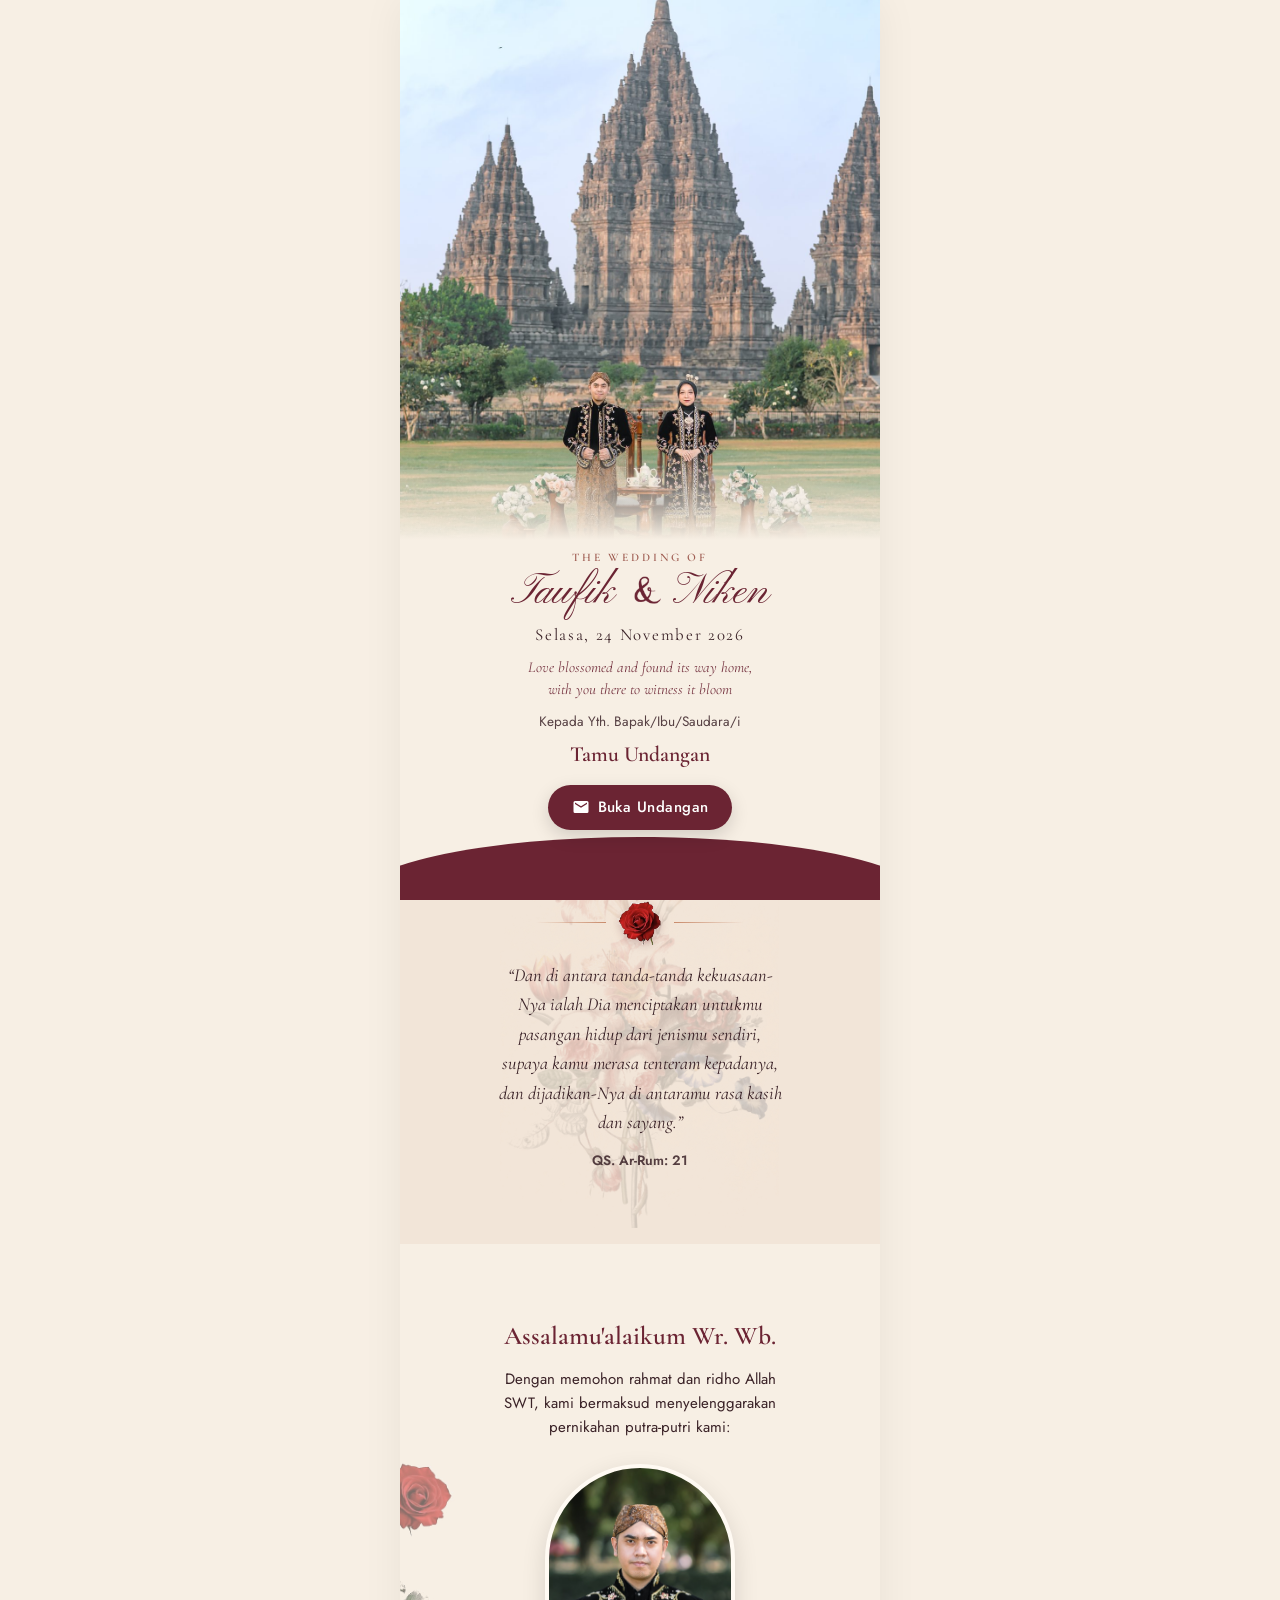
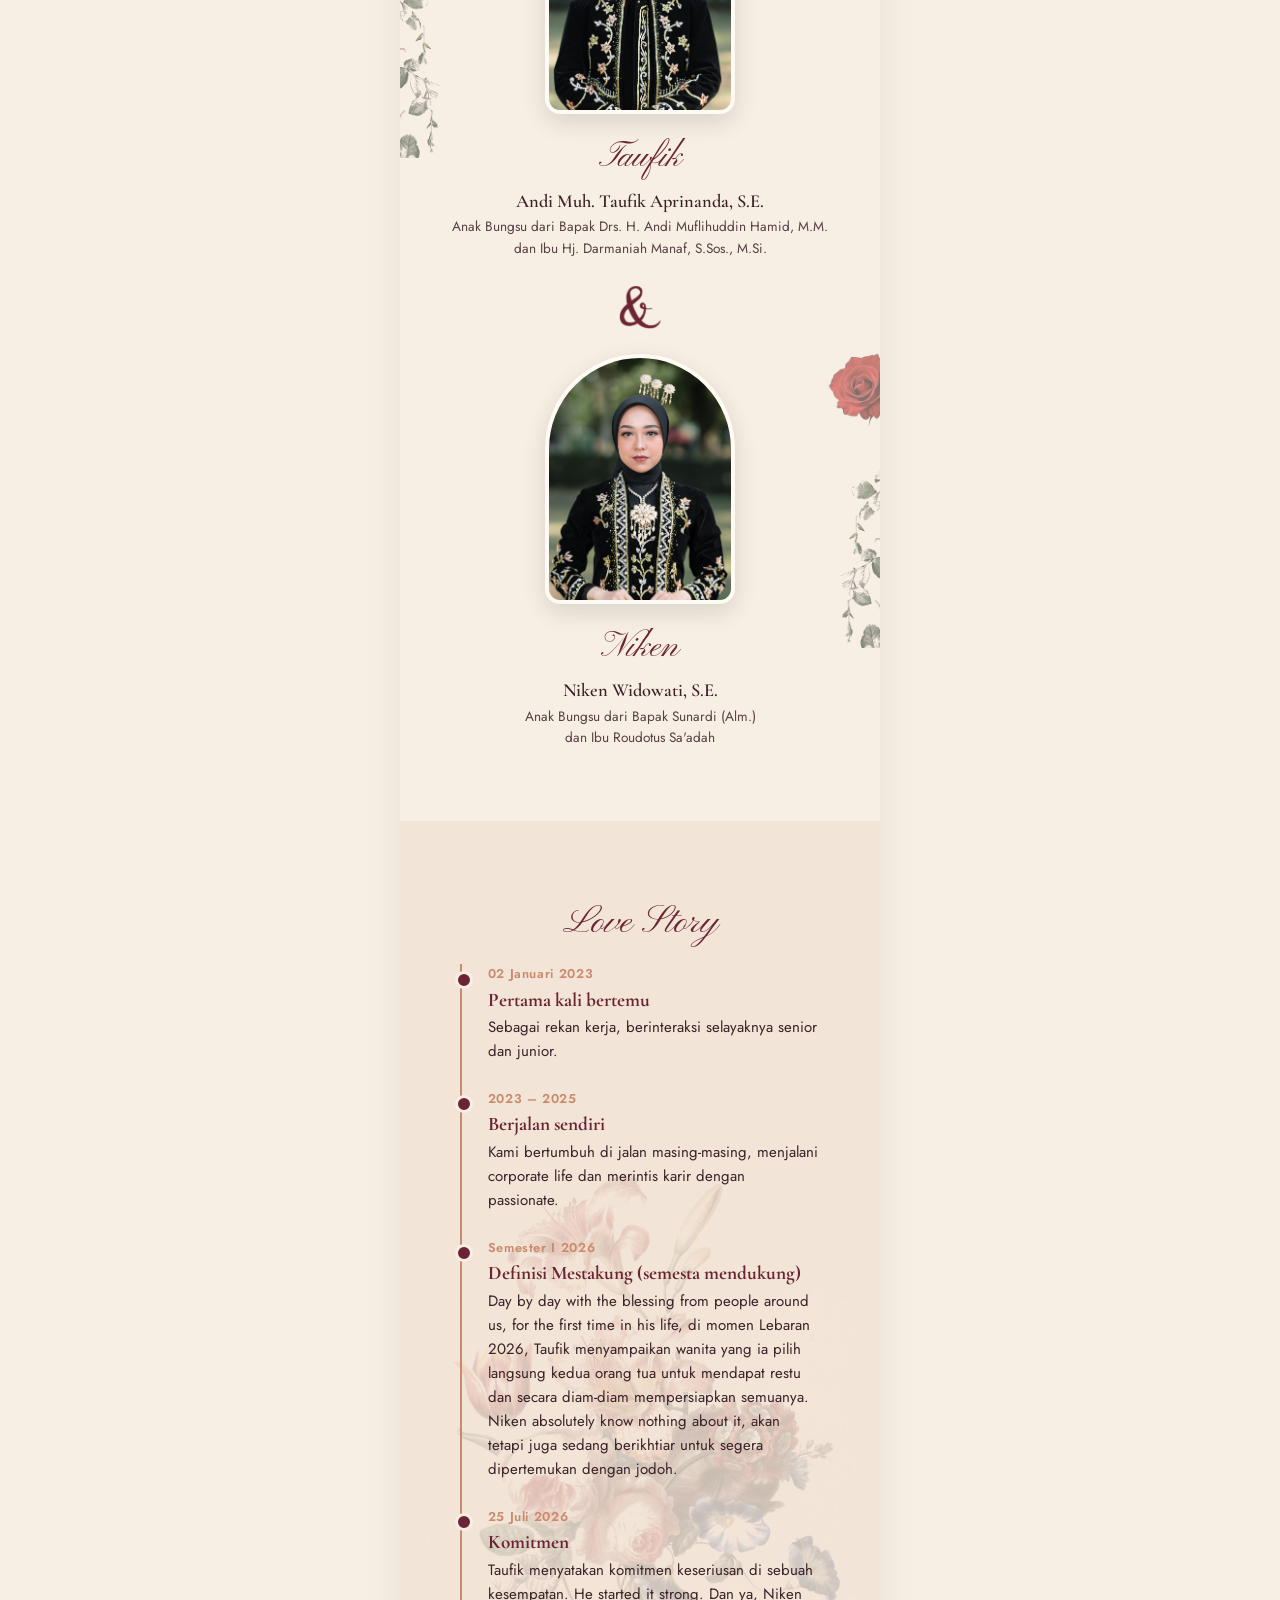
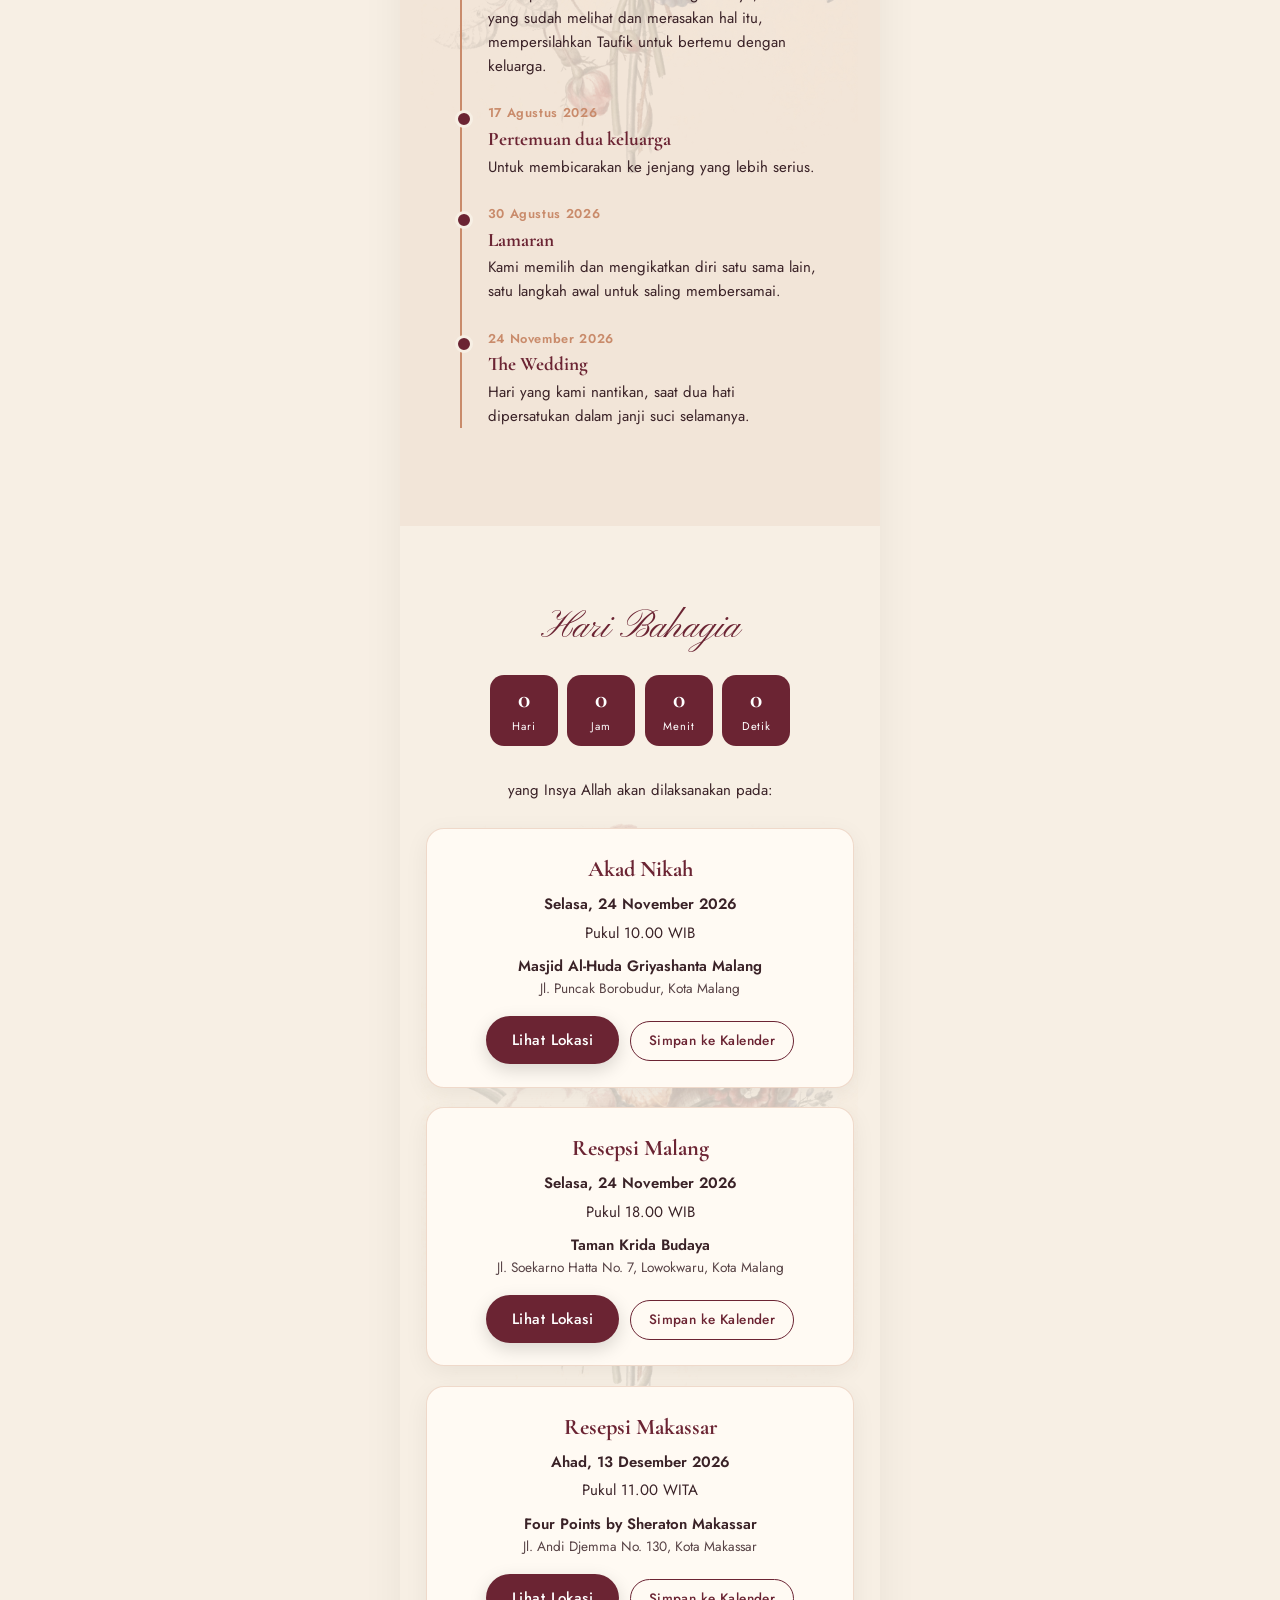
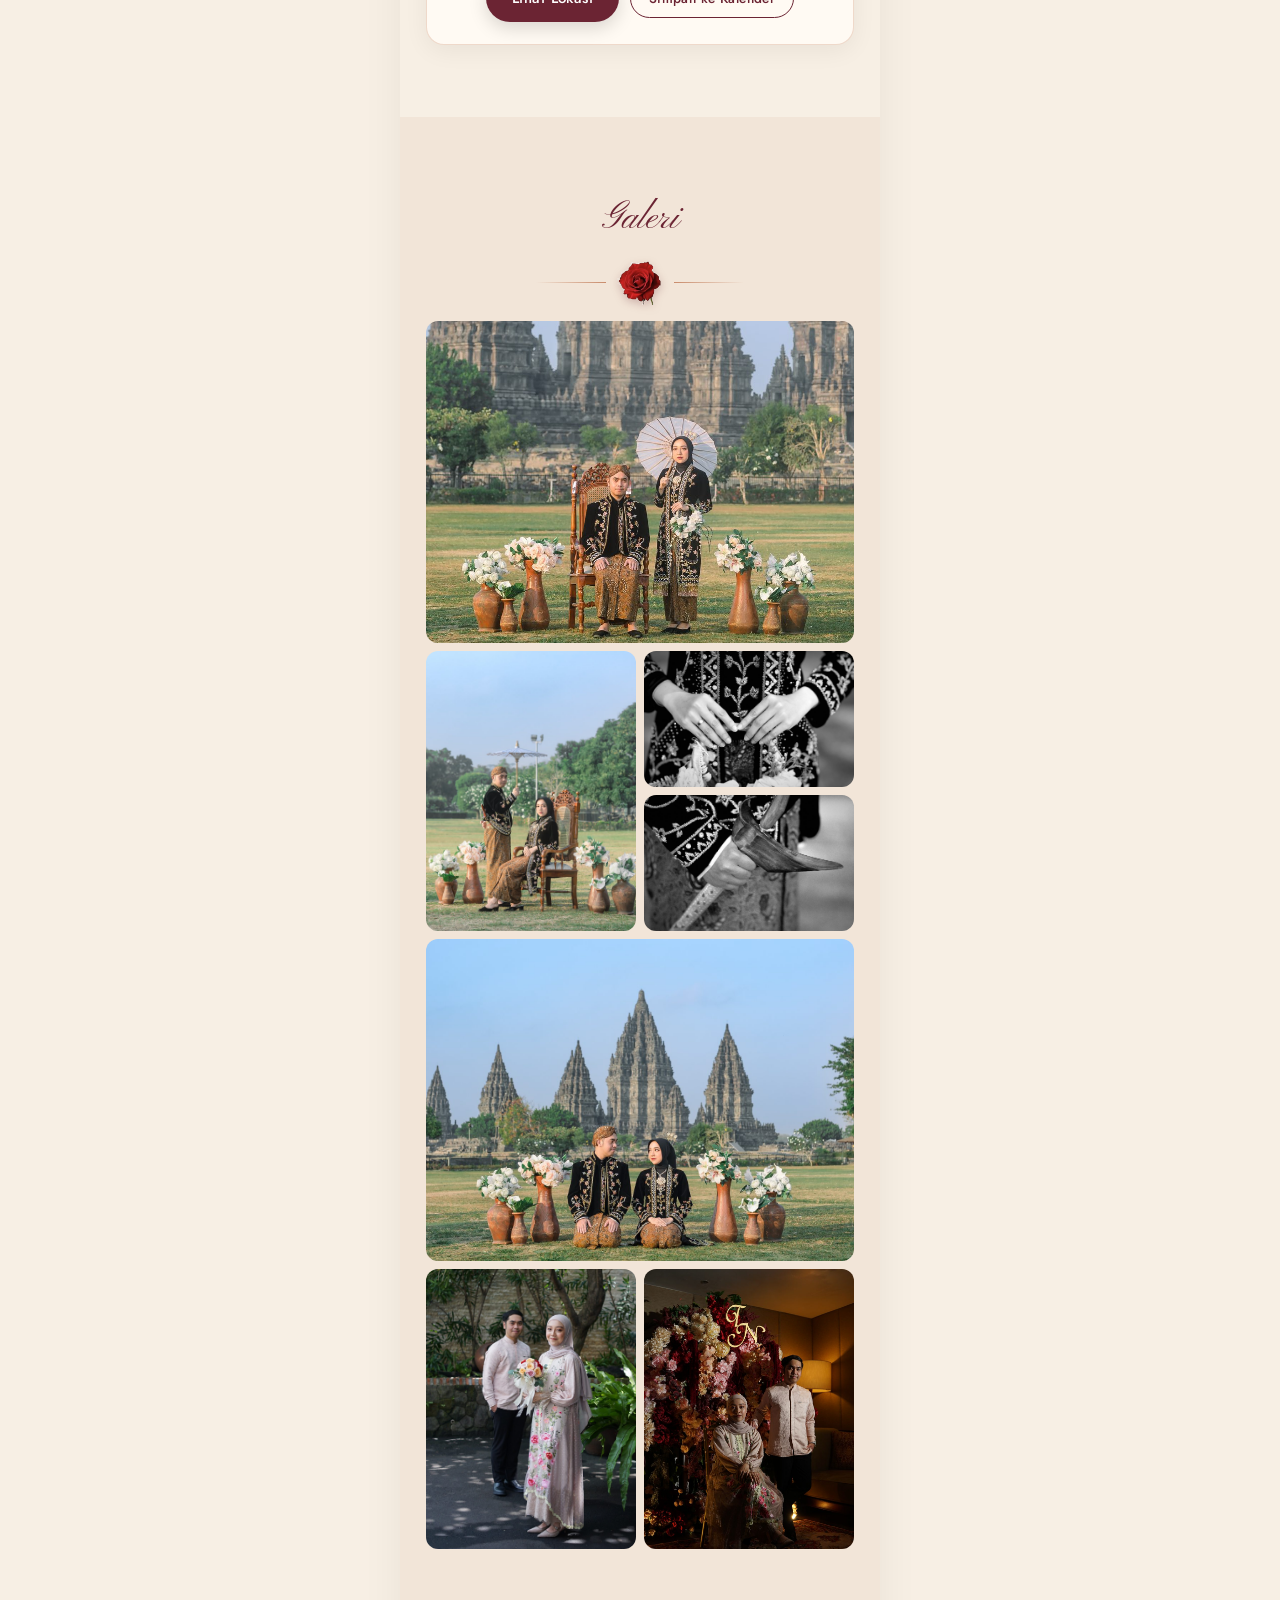
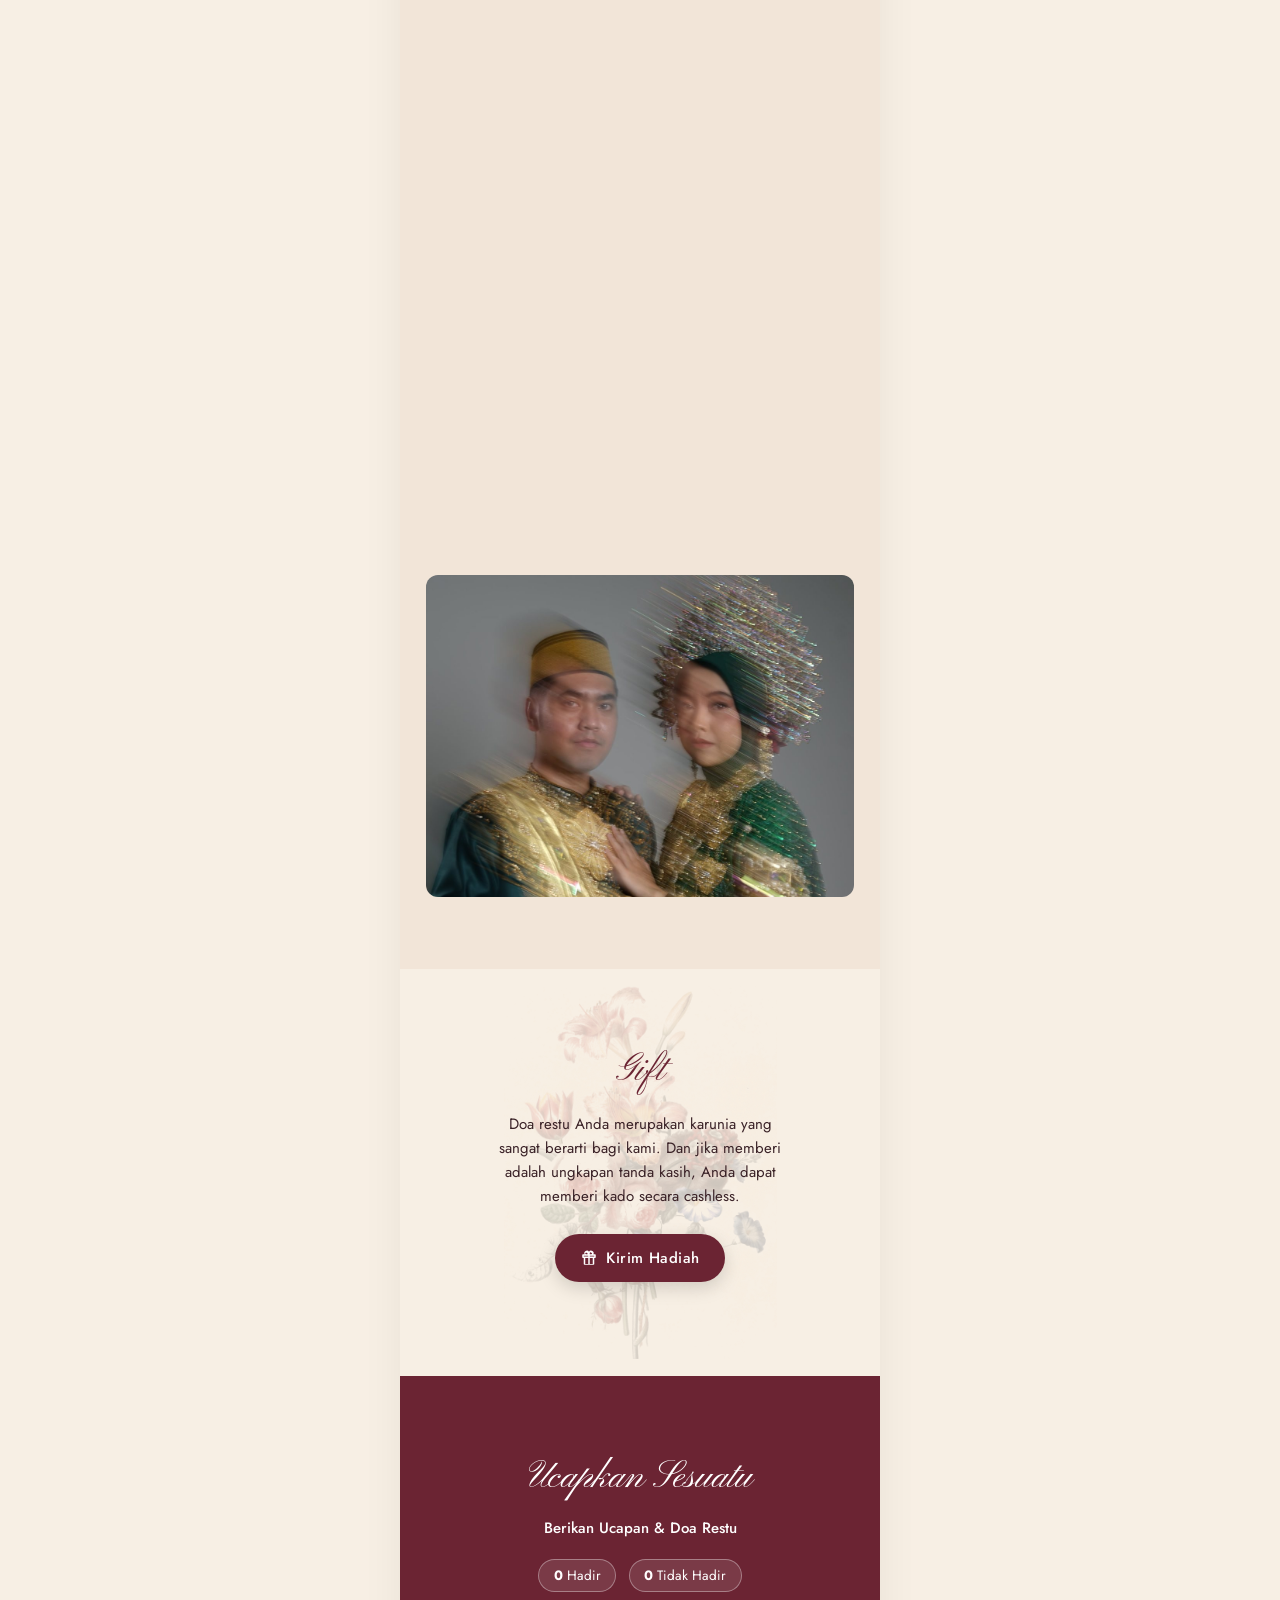
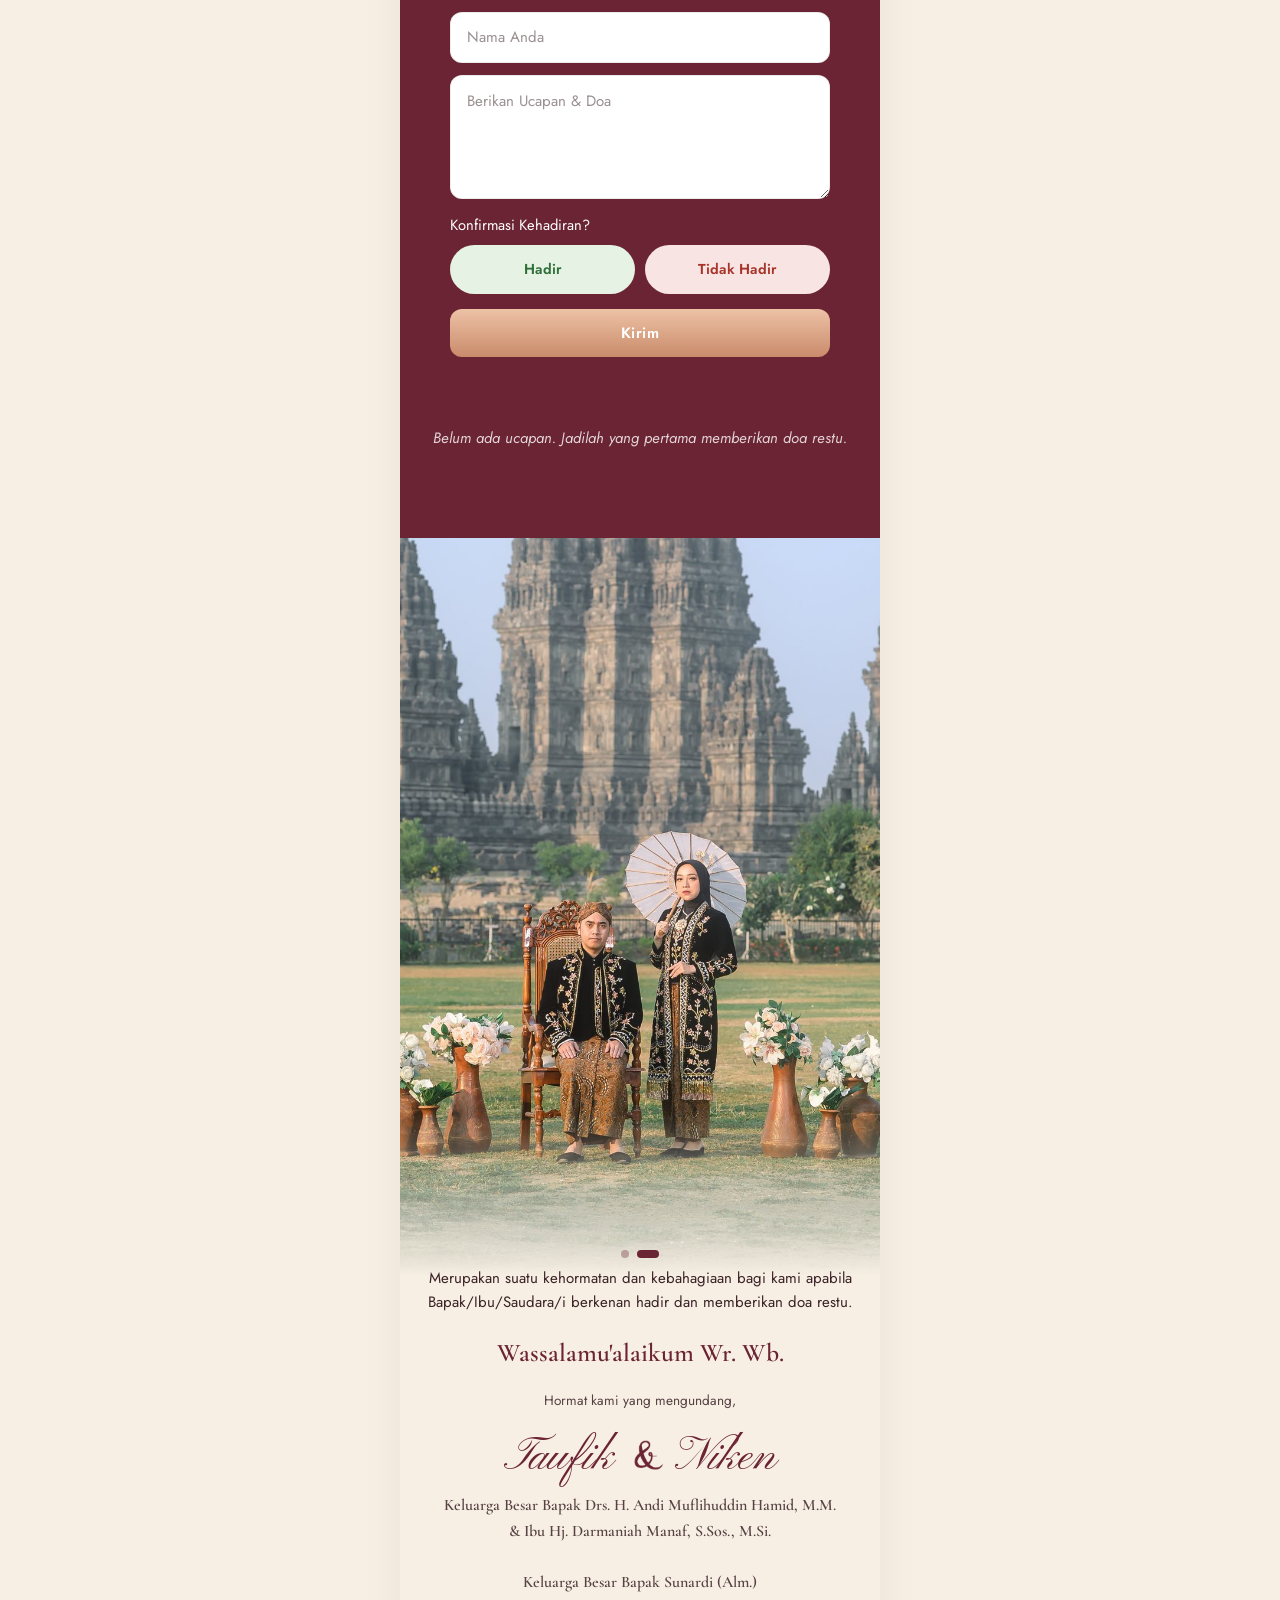
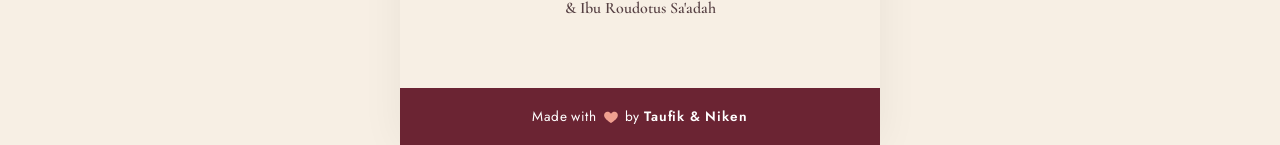
==== index.html @ 9a259e05 "Domain kustom ourinvwed.kentau.id Co-Authored-By: Claude Opus 5.5 <noreply@anthropic.com> Claude-Ses" ====
<!doctype html>
<html lang="id">
<head>
  <meta charset="utf-8">
  <meta name="viewport" content="width=device-width, initial-scale=1, viewport-fit=cover">
  <title>Undangan Pernikahan</title>
  <meta name="description" content="Undangan pernikahan digital">
  <meta name="robots" content="noindex, nofollow">
  <!-- Pratinjau saat link dibagikan di WhatsApp: ganti dengan foto & judul Anda -->
  <meta property="og:title" content="The Wedding of Taufik & Niken">
  <meta property="og:description" content="Kami mengundang Anda untuk hadir di hari bahagia kami.">
  <meta property="og:image" content="https://ourinvwed.kentau.id/assets/img/og-image.jpg">
  <meta property="og:url" content="https://ourinvwed.kentau.id/">
  <meta property="og:type" content="website">
  <link rel="preconnect" href="https://fonts.googleapis.com">
  <link rel="preconnect" href="https://fonts.gstatic.com" crossorigin>
  <link id="gfonts" rel="stylesheet" href="">
  <link rel="stylesheet" href="css/style.css">
</head>
<body class="locked">

  <!-- ================= COVER / PEMBUKA ================= -->
  <section id="cover" class="cover">
    <div class="cover-bg" data-img="cover"></div>
    <div class="flower corner tl" data-flower="corner"></div>
    <div class="flower corner br" data-flower="corner"></div>
    <div class="cover-band" aria-hidden="true"></div>
    <div class="cover-inner">
      <p class="eyebrow">The Wedding of</p>
      <h1 class="script" data-text="couple.shortTitle"></h1>
      <p class="cover-date" id="coverDate"></p>
      <p class="cover-quote" data-text="texts.coverQuote"></p>
      <div class="guest-box">
        <p class="small" data-text="texts.guestPrefix"></p>
        <p class="guest-name" id="guestName"></p>
      </div>
      <button id="openBtn" class="btn">
        <svg viewBox="0 0 24 24" width="18" height="18" aria-hidden="true"><path fill="currentColor" d="M20 4H4a2 2 0 0 0-2 2v12a2 2 0 0 0 2 2h16a2 2 0 0 0 2-2V6a2 2 0 0 0-2-2Zm0 4-8 5-8-5V6l8 5 8-5Z"/></svg>
        Buka Undangan
      </button>
    </div>
  </section>

  <main id="main">

    <!-- ================= HERO ================= -->
    <section class="hero" id="home">
      <div class="hero-photo reveal a-settle" data-img="hero"></div>
      <div class="hero-dots" id="heroDots" role="tablist" aria-label="Foto Save the Date"></div>
      <div class="hero-text reveal">
        <p class="eyebrow">Save the Date</p>
        <h2 class="script" data-text="couple.shortTitle"></h2>
        <p id="heroDate"></p>
      </div>
    </section>

    <!-- ================= AYAT ================= -->
    <section class="section alt verse reveal">
      <div class="flower divider" data-flower="divider"></div>
      <p class="quote" data-text="texts.verse"></p>
      <p class="small strong" data-text="texts.verseSource"></p>
    </section>

    <!-- ================= SALAM & MEMPELAI ================= -->
    <section class="section" id="couple">
      <h3 class="heading reveal" data-text="texts.greeting"></h3>
      <p class="lead reveal" data-text="texts.intro"></p>
      <div class="couple-wrap" id="coupleWrap"></div>
    </section>

    <!-- ================= KISAH ================= -->
    <section class="section alt" id="story">
      <h3 class="heading script-h reveal">Love Story</h3>
      <div class="timeline" id="storyList"></div>
    </section>

    <!-- ================= ACARA & COUNTDOWN ================= -->
    <section class="section" id="event">
      <h3 class="heading script-h reveal">Hari Bahagia</h3>
      <div class="countdown reveal" id="countdown">
        <div><b id="cdD">0</b><span>Hari</span></div>
        <div><b id="cdH">0</b><span>Jam</span></div>
        <div><b id="cdM">0</b><span>Menit</span></div>
        <div><b id="cdS">0</b><span>Detik</span></div>
      </div>
      <p class="lead reveal" data-text="texts.eventsIntro"></p>
      <div class="events" id="eventList"></div>
    </section>

    <!-- ================= GALERI ================= -->
    <section class="section alt" id="gallery">
      <h3 class="heading script-h reveal">Galeri</h3>
      <div class="flower divider" data-flower="divider"></div>
      <div class="gallery" id="galleryGrid"></div>
    </section>

    <!-- ================= AMPLOP DIGITAL ================= -->
    <section class="section" id="gift">
      <h3 class="heading script-h reveal">Gift</h3>
      <p class="lead reveal" data-text="giftText"></p>
      <button class="btn reveal" id="giftToggle" type="button" aria-expanded="false" aria-controls="giftList">
        <svg viewBox="0 0 24 24" width="18" height="18" aria-hidden="true"><path fill="currentColor" d="M20 7h-2.2A3 3 0 0 0 12 3.8 3 3 0 0 0 6.2 7H4a1 1 0 0 0-1 1v3a1 1 0 0 0 1 1h1v8a1 1 0 0 0 1 1h12a1 1 0 0 0 1-1v-8h1a1 1 0 0 0 1-1V8a1 1 0 0 0-1-1Zm-5-2a1 1 0 1 1 0 2h-2V6a1 1 0 0 1 2-1ZM9 5a1 1 0 0 1 1 1v1H8a1 1 0 0 1 0-2Zm2 15H7v-8h4Zm0-10H5V9h6Zm6 10h-4v-8h4Zm2-10h-6V9h6Z"/></svg>
        Kirim Hadiah
      </button>
      <div class="gifts" id="giftList" hidden></div>
      <div class="card reveal" id="giftAddress" hidden></div>
    </section>

    <!-- ================= RSVP & UCAPAN ================= -->
    <section class="section" id="rsvp">
      <h3 class="heading script-h reveal">Ucapkan Sesuatu</h3>
      <p class="rsvp-sub reveal">Berikan Ucapan &amp; Doa Restu</p>
      <div class="stats" id="rsvpStats"><span><b id="cntHadir">0</b> Hadir</span><span><b id="cntTidak">0</b> Tidak Hadir</span></div>
      <form class="form reveal" id="rsvpForm" novalidate>
        <label class="sr" for="fNama">Nama</label>
        <input name="nama" id="fNama" placeholder="Nama Anda" required maxlength="60" autocomplete="name">
        <label class="sr" for="fUcapan">Ucapan &amp; doa</label>
        <textarea name="ucapan" id="fUcapan" placeholder="Berikan Ucapan &amp; Doa" required maxlength="500" rows="4"></textarea>
        <fieldset class="attend">
          <legend>Konfirmasi Kehadiran?</legend>
          <label class="pill yes"><input type="radio" name="hadir" id="fHadir" value="Hadir" required><span>Hadir</span></label>
          <label class="pill no"><input type="radio" name="hadir" id="fTidak" value="Tidak Hadir"><span>Tidak Hadir</span></label>
        </fieldset>
        <button class="btn send" type="submit">Kirim</button>
        <p class="form-msg" id="formMsg" role="status" aria-live="polite"></p>
      </form>
      <ul class="wishes" id="wishList" aria-live="polite"></ul>
      <button class="btn ghost more" id="wishMore" type="button" hidden>Tampilkan lebih banyak</button>
    </section>

    <!-- ================= PENUTUP ================= -->
    <section class="closing">
      <div class="closing-photo reveal a-settle" data-img="closing"></div>
      <div class="hero-dots closing-dots" id="closingDots" role="tablist" aria-label="Foto penutup"></div>
      <div class="closing-text reveal">
        <p data-text="texts.closing"></p>
        <h3 class="heading" data-text="texts.farewell"></h3>
        <p class="small signoff" data-text="texts.signoff"></p>
        <h2 class="script" data-text="couple.shortTitle"></h2>
        <p class="small families" data-text="texts.families"></p>
      </div>
    </section>
    <footer class="footer">
      <span>Made with</span>
      <svg class="heart" viewBox="0 0 24 24" width="16" height="16" role="img" aria-label="love"><path fill="currentColor" d="M12 21s-7.2-4.35-9.6-8.7C.7 9.1 2.3 5 6.1 4.3c2.1-.4 4 .6 5.9 2.7 1.9-2.1 3.8-3.1 5.9-2.7 3.8.7 5.4 4.8 3.7 8C19.2 16.65 12 21 12 21Z"/></svg>
      <span>by <b>Taufik &amp; Niken</b></span>
    </footer>
  </main>

  <!-- Menu bawah dengan tombol Home di tengah -->
  <nav class="bottom-nav" id="bottomNav" aria-label="Navigasi undangan" hidden>
    <a href="#couple" data-nav="couple"><svg viewBox="0 0 24 24" aria-hidden="true"><path d="M12 21s-7-4.3-9.4-8.6C1 9.3 2.6 5.3 6.3 4.7c2-.3 3.9.7 5.7 2.8 1.8-2.1 3.7-3.1 5.7-2.8 3.7.6 5.3 4.6 3.7 7.7C19 16.7 12 21 12 21Z" fill="none" stroke="currentColor" stroke-width="1.8" stroke-linejoin="round"/></svg><span>Mempelai</span></a>
    <a href="#story" data-nav="story"><svg viewBox="0 0 24 24" aria-hidden="true"><path d="M12 6.5C10 5 7 4.5 3.5 5v13.5C7 18 10 18.5 12 20c2-1.5 5-2 8.5-1.5V5C17 4.5 14 5 12 6.5Zm0 0V20" fill="none" stroke="currentColor" stroke-width="1.8" stroke-linejoin="round"/></svg><span>Love Story</span></a>
    <a href="#event" data-nav="event"><svg viewBox="0 0 24 24" aria-hidden="true"><rect x="3.5" y="5" width="17" height="15.5" rx="2.5" fill="none" stroke="currentColor" stroke-width="1.8"/><path d="M3.5 10h17M8 3v4M16 3v4" stroke="currentColor" stroke-width="1.8" stroke-linecap="round"/></svg><span>Acara</span></a>
    <a href="#gallery" data-nav="gallery"><svg viewBox="0 0 24 24" aria-hidden="true"><rect x="3.5" y="4.5" width="17" height="15" rx="2.5" fill="none" stroke="currentColor" stroke-width="1.8"/><circle cx="9" cy="10" r="1.8" fill="currentColor"/><path d="m4.5 18 5-5 3.5 3.5 2.5-2.5 4 4" fill="none" stroke="currentColor" stroke-width="1.8" stroke-linejoin="round"/></svg><span>Galeri</span></a>
    <a href="#gift" data-nav="gift"><svg viewBox="0 0 24 24" aria-hidden="true"><rect x="3.5" y="9" width="17" height="11.5" rx="1.5" fill="none" stroke="currentColor" stroke-width="1.8"/><path d="M2.5 9h19v3.5h-19zM12 9v11.5M12 9c-1.5-3.5-5.5-4-5.5-1.5S9.5 9 12 9Zm0 0c1.5-3.5 5.5-4 5.5-1.5S14.5 9 12 9Z" fill="none" stroke="currentColor" stroke-width="1.8" stroke-linejoin="round"/></svg><span>Gift</span></a>
    <a href="#rsvp" data-nav="rsvp"><svg viewBox="0 0 24 24" aria-hidden="true"><path d="M4 5.5h16v10.5H9l-5 4Z" fill="none" stroke="currentColor" stroke-width="1.8" stroke-linejoin="round"/><path d="M8 9.5h8M8 12.5h5" stroke="currentColor" stroke-width="1.8" stroke-linecap="round"/></svg><span>Ucapan</span></a>
  </nav>

  <!-- Tombol musik -->
  <button id="musicBtn" class="music-btn" aria-label="Putar/hentikan musik" hidden>
    <svg viewBox="0 0 24 24" width="22" height="22" aria-hidden="true"><path fill="currentColor" d="M12 3v10.55A4 4 0 1 0 14 17V7h4V3h-6Z"/></svg>
  </button>
  <audio id="bgm" loop preload="none"></audio>

  <!-- Lightbox galeri -->
  <div id="lightbox" class="lightbox" hidden><img alt=""><button aria-label="Tutup">×</button></div>

  <script src="js/config.js"></script>
  <script src="js/overrides.js"></script>
  <script src="js/flowers-real.js"></script>
  <script src="js/flowers-garden.js"></script>
  <script src="js/flowers-boho.js"></script>
  <script src="js/flowers.js"></script>
  <script src="js/app.js"></script>
</body>
</html>
---- css/style.css ----
/* Warna & font diisi otomatis dari config.js (theme) lewat CSS variables. */
:root {
  --primary: #7a5c3e; --accent: #c9a86a; --petal: #eab796; --petal-dark: #7e2a3a; --bg: #fbf7f1; --surface: #fff; --text: #3d3128;
  --f-title: "Great Vibes", cursive; --f-head: "Cormorant Garamond", serif; --f-body: "Jost", sans-serif;
  --flower-scale: 1; --maxw: 480px;
}
* { box-sizing: border-box; margin: 0; }
html { scroll-behavior: smooth; }
body { font-family: var(--f-body); color: var(--text); background: var(--bg); line-height: 1.6; font-size: 15px; -webkit-font-smoothing: antialiased; overflow-x: hidden; }
body.locked { overflow: hidden; height: 100vh; }
img { max-width: 100%; display: block; }
button { font: inherit; cursor: pointer; }

/* Tampilan dibatasi selebar ponsel; di desktop tetap di tengah */
#main, .cover { max-width: var(--maxw); margin: 0 auto; }
#main { background: var(--bg); box-shadow: 0 0 40px rgba(0,0,0,.06); }

.script { font-family: var(--f-title); font-weight: 400; color: var(--primary); font-size: 2.9rem; line-height: 1.2; }
.heading { font-family: var(--f-head); font-weight: 600; color: var(--primary); font-size: 1.6rem; margin-bottom: .6rem; }
.script-h { font-family: var(--f-title); font-weight: 400; font-size: 2.4rem; }
.eyebrow { font-family: var(--f-head); letter-spacing: .25em; text-transform: uppercase; font-size: .8rem; color: var(--accent); }
.lead { max-width: 34ch; margin: 0 auto 1.6rem; }
.small { font-size: .85rem; opacity: .85; }
.strong { font-weight: 600; }
.btn { display: inline-flex; align-items: center; gap: .5rem; border: 0; border-radius: 999px; padding: .75rem 1.6rem; background: var(--primary); color: #fff; font-weight: 500; letter-spacing: .03em; box-shadow: 0 6px 18px rgba(0,0,0,.15); transition: transform .2s; text-decoration: none; }
.btn:hover { transform: translateY(-2px); }
.btn.ghost { background: transparent; color: var(--primary); border: 1px solid var(--primary); box-shadow: none; padding: .5rem 1.1rem; font-size: .85rem; }
.card { background: var(--surface); border-radius: 18px; padding: 1.4rem; box-shadow: 0 6px 24px rgba(0,0,0,.06); border: 1px solid color-mix(in srgb, var(--accent) 30%, transparent); }

/* ---------- Ornamen bunga ---------- */
.flower { position: absolute; pointer-events: none; z-index: 1; }
.flower svg, .flower img { width: 100%; height: auto; }
.corner { width: calc(150px * var(--flower-scale)); }
.corner.tl { top: -6px; left: -6px; }
.corner.tr { top: -6px; right: -6px; transform: scaleX(-1); }
.corner.bl { bottom: -6px; left: -6px; transform: scaleY(-1); }
.corner.br { bottom: -6px; right: -6px; transform: scale(-1,-1); }
.corner > * { transform-origin: 0 0; animation: sway 6s ease-in-out infinite alternate; }
.corner.tr > *, .corner.br > * { animation-delay: -2s; }
.divider { position: relative; width: calc(220px * var(--flower-scale)); margin: 0 auto 1rem; }
body.no-sway .corner > * { animation: none; }
@keyframes sway { from { transform: rotate(-2.5deg); } to { transform: rotate(2.5deg); } }

/* ---------- Cover ---------- */
.cover { position: fixed; inset: 0; z-index: 50; display: grid; place-items: center; text-align: center; background: var(--bg); overflow: hidden; transition: transform 1s cubic-bezier(.7,0,.3,1), opacity 1s; }
.cover.gone { transform: translateY(-100%); opacity: 0; pointer-events: none; }
.cover-bg { position: absolute; inset: 0 0 36% 0; background-size: cover; background-position: center 45%; }
.cover-bg::after { content: ""; position: absolute; inset: 0; background: linear-gradient(to bottom, rgba(0,0,0,0) 80%, var(--bg) 100%); }
.cover { place-items: end center; }
.cover-band { position: absolute; left: -10%; right: -10%; bottom: -1px; height: 64px; background: var(--primary); border-radius: 50% 50% 0 0 / 100% 100% 0 0; z-index: 1; }
.cover-inner { position: relative; z-index: 2; padding: 0 1.5rem 4.75rem; }
.cover .script { font-size: 2.9rem; margin: .2rem 0; white-space: nowrap; }
.cover-date { font-family: var(--f-head); font-size: 1.05rem; letter-spacing: .1em; margin-bottom: .6rem; }
.cover-quote { font-family: var(--f-head); font-style: italic; font-size: 1rem; line-height: 1.45; color: var(--primary); white-space: pre-line; margin-bottom: 1rem; opacity: .9; }
.guest-box { margin-bottom: 1rem; }
.guest-name { font-size: 1.35rem !important; }
.guest-name { font-family: var(--f-head); font-size: 1.5rem; font-weight: 600; color: var(--primary); margin-top: .3rem; }

/* ---------- Bagian umum ---------- */
.section { position: relative; padding: 4.5rem 1.6rem; text-align: center; overflow: hidden; }
.section.alt { background: color-mix(in srgb, var(--accent) 10%, var(--bg)); }
.hero { position: relative; height: 92vh; min-height: 520px; display: flex; align-items: flex-end; justify-content: center; text-align: center; overflow: hidden; }
.hero-photo, .closing-photo { position: absolute; inset: 0; background-size: cover; background-position: center; }
.hero::after, .closing::after { content: ""; position: absolute; inset: 0; background: linear-gradient(to bottom, transparent 30%, var(--bg) 92%); }
.hero::after { background: linear-gradient(to bottom, transparent 66%, var(--bg) 88%); }
.hero-photo { background-position: center 20%; }
.hero-text { position: relative; z-index: 2; padding-bottom: 3rem; }

.couple-wrap { display: grid; gap: 1.4rem; position: relative; z-index: 2; }
.person img { width: 170px; height: 220px; object-fit: cover; border-radius: 100px 100px 16px 16px; margin: 0 auto 1rem; border: 4px solid var(--surface); box-shadow: 0 8px 24px rgba(0,0,0,.12); }
.person h4 { font-family: var(--f-title); font-weight: 400; font-size: 2.2rem; color: var(--primary); }
.person .full { font-family: var(--f-head); font-weight: 600; font-size: 1.15rem; }
.person a { color: var(--primary); font-size: .85rem; }
.amp { font-family: var(--f-title); font-size: 3rem; color: var(--accent); }

.quote { font-family: var(--f-head); font-style: italic; font-size: 1.15rem; max-width: 36ch; margin: 0 auto .8rem; }

.timeline { position: relative; text-align: left; max-width: 360px; margin: 0 auto; padding-left: 1.6rem; border-left: 2px solid var(--accent); }
.timeline .item { position: relative; margin-bottom: 1.6rem; }
.timeline .item::before { content: ""; position: absolute; left: calc(-1.6rem - 7px); top: .4rem; width: 12px; height: 12px; border-radius: 50%; background: var(--primary); border: 3px solid var(--bg); }
.timeline h4 { font-family: var(--f-head); font-size: 1.2rem; color: var(--primary); }
.timeline .date { font-size: .8rem; color: var(--accent); font-weight: 600; letter-spacing: .05em; }

.countdown { display: flex; justify-content: center; gap: .6rem; margin: 1rem 0 2rem; position: relative; z-index: 2; }
.countdown div { background: var(--primary); color: #fff; border-radius: 14px; width: 68px; padding: .6rem 0; }
.countdown b { display: block; font-family: var(--f-head); font-size: 1.6rem; line-height: 1.1; }
.countdown span { font-size: .7rem; letter-spacing: .08em; }
.events { display: grid; gap: 1.2rem; position: relative; z-index: 2; }
.event h4 { font-family: var(--f-head); font-size: 1.4rem; color: var(--primary); }
.event .when { font-weight: 600; margin: .3rem 0; }
.event .venue { font-weight: 600; margin-top: .6rem; }
.event .btn { margin-top: 1rem; }

.gallery { display: grid; grid-template-columns: repeat(2, 1fr); gap: .5rem; }
.gallery img { width: 100%; aspect-ratio: 3/4; object-fit: cover; border-radius: 12px; cursor: zoom-in; }
.gallery img:nth-child(3n+1) { grid-column: span 2; aspect-ratio: 4/3; }
.lightbox { position: fixed; inset: 0; z-index: 80; background: rgba(0,0,0,.88); display: grid; place-items: center; padding: 1rem; }
.lightbox img { max-height: 88vh; border-radius: 10px; }
.lightbox button { position: absolute; top: 1rem; right: 1rem; background: none; border: 0; color: #fff; font-size: 2.4rem; }

.gifts { display: grid; gap: 1rem; margin-bottom: 1rem; }
.gift .bank { font-family: var(--f-head); font-weight: 700; font-size: 1.3rem; letter-spacing: .1em; color: var(--primary); }
.gift .num { font-size: 1.3rem; letter-spacing: .08em; margin: .3rem 0; font-variant-numeric: tabular-nums; }

.stats { display: flex; justify-content: center; gap: .8rem; margin-bottom: 1.2rem; }
.stats span { background: var(--surface); border-radius: 999px; padding: .3rem .9rem; font-size: .85rem; border: 1px solid var(--accent); }
.form { display: grid; gap: .8rem; text-align: left; position: relative; z-index: 2; }
.form label { display: grid; gap: .3rem; font-size: .85rem; font-weight: 500; }
.form input, .form textarea, .form select { font: inherit; padding: .65rem .8rem; border-radius: 10px; border: 1px solid color-mix(in srgb, var(--text) 20%, transparent); background: var(--bg); color: var(--text); }
.form .btn { justify-self: center; }
.wishes { list-style: none; padding: 0; margin-top: 1.4rem; text-align: left; max-height: 420px; overflow-y: auto; display: grid; gap: .6rem; }
.wishes li { background: var(--surface); border-radius: 12px; padding: .8rem 1rem; border-left: 3px solid var(--accent); }
.wishes .who { font-weight: 600; }
.wishes .meta { font-size: .72rem; opacity: .65; }

.closing { position: relative; min-height: 0; display: flex; align-items: flex-end; text-align: center; overflow: hidden; }
.closing::after { background: linear-gradient(to top, var(--bg) 30%, transparent 62%); }
.closing-text { position: relative; z-index: 2; padding: 2rem 1.6rem 3rem; }
.closing-text p { margin-bottom: 1.2rem; }
.footer { text-align: center; padding: 1.2rem; background: var(--primary); color: #fff; }

.music-btn { position: fixed; right: 16px; bottom: 16px; z-index: 60; width: 48px; height: 48px; border-radius: 50%; border: 0; background: var(--primary); color: #fff; box-shadow: 0 6px 18px rgba(0,0,0,.25); display: grid; place-items: center; }
.music-btn.playing svg { animation: spin 3s linear infinite; }
@keyframes spin { to { transform: rotate(360deg); } }

.reveal { opacity: 0; transform: translateY(24px); transition: opacity .9s, transform .9s; }
.reveal.in { opacity: 1; transform: none; }
@media (prefers-reduced-motion: reduce) { .reveal { opacity: 1; transform: none; } .corner > * { animation: none; } }
[hidden] { display: none !important; }

/* tambahan: teks multi-baris & penutup */
.person .small, .families { white-space: pre-line; }
.signoff { margin-top: 1rem; }
.families { margin-top: .4rem; font-family: var(--f-head); font-size: 1rem; font-weight: 600; }
.corner { width: calc(170px * var(--flower-scale)); }
.cover .corner { width: calc(135px * var(--flower-scale)); }
.cover .corner.br { bottom: 40px; }

.person img { width: 190px; height: 250px; }
.gallery img { object-position: center 72%; }
.gallery img:last-child:nth-child(3n+2) { grid-column: span 2; aspect-ratio: 4/3; }

/* penutup: foto di atas, teks di bawah (wajah tidak tertutup) */
.closing { display: block; }
.closing::after { content: none; }
.closing-photo { position: relative; inset: auto; height: 82vh; min-height: 480px; background-position: center 20%; }
.closing-photo::after { content: ""; position: absolute; inset: 0; background: linear-gradient(to bottom, rgba(0,0,0,0) 78%, var(--bg) 100%); }
.closing-text { padding-top: .5rem; }

/* cover: foto mengisi ruang di atas teks; area krem mulai tepat di bawah foto */
.cover { display: flex; flex-direction: column; place-items: initial; }
.cover-bg { position: relative; inset: auto; flex: 1 1 auto; min-height: 0; background-position: center 64%; }
.cover-bg::after { background: linear-gradient(to bottom, rgba(0,0,0,0) 82%, var(--bg) 100%); }
.cover-inner { margin-top: -1.4rem; padding: 0 1.5rem 4.4rem; }
.cover .eyebrow { font-size: .72rem; }
.cover .script { font-size: 2.7rem; margin: .1rem 0; }
.cover-date { margin-bottom: .45rem; }
.cover-quote { font-size: .95rem; margin-bottom: .7rem; }
.guest-box { margin-bottom: .8rem; }
.cover .btn { padding: .65rem 1.5rem; }

/* bunga pojok bawah setiap bagian: muncul (mekar) saat digulir, tanpa goyang */
#main .section { padding-bottom: calc(4.5rem + 70px * var(--flower-scale)); }
.bloom-flower { width: calc(150px * var(--flower-scale)); bottom: -2px; }
.bloom-flower.bl { left: -4px; }
.bloom-flower.br { right: -4px; }
.bloom-flower > * { animation: none !important; transform-origin: 0 0; opacity: 0; transform: scale(.45) rotate(-10deg); transition: opacity 1.1s ease, transform 1.4s cubic-bezier(.2,.8,.2,1); }
.bloom-flower.br > * { transition-delay: .18s; }
.section.bloomed .bloom-flower > * { opacity: 1; transform: none; }
@media (prefers-reduced-motion: reduce) { .bloom-flower > * { opacity: 1; transform: none; transition: none; } }

/* animasi muncul per bagian */
.reveal { opacity: 0; transition: opacity .8s ease, transform .9s cubic-bezier(.2,.7,.2,1); }
.a-up { transform: translateY(28px); }
.a-down { transform: translateY(-18px); }
.a-left { transform: translateX(-36px); }
.a-right { transform: translateX(36px); }
.a-zoom { transform: scale(.9); }
.a-fade { transform: none; }
.a-settle { opacity: 1; transform: scale(1.08); transition: transform 2.6s cubic-bezier(.2,.7,.2,1); }
.reveal.in { opacity: 1; transform: none; }
@media (prefers-reduced-motion: reduce) { .reveal { opacity: 1 !important; transform: none !important; transition: none !important; } }

/* teks kecil "The Wedding of" / "Save the Date" lebih terbaca & sedikit turun */
.eyebrow { color: color-mix(in srgb, var(--accent) 55%, var(--primary)); font-weight: 600; }
.cover-inner { margin-top: .5rem; }
.hero-text { padding-bottom: 1.4rem; }
.hero-text .eyebrow { margin-bottom: .2rem; }

/* ---------- Amplop digital: kartu rekening ---------- */
#giftToggle { margin: 0 auto 1.4rem; }
.gifts { display: grid; gap: 1rem; max-width: 340px; margin: 0 auto; position: relative; z-index: 2; }
.bank-card { position: relative; text-align: left; border-radius: 16px; padding: 1.1rem 1.15rem 1rem; color: #2b2a2e;
  background: radial-gradient(120% 90% at 85% 10%, rgba(255,255,255,.95), rgba(255,255,255,0) 60%), linear-gradient(135deg, #f4f4f6 0%, #e4e4e8 55%, #f1f1f3 100%);
  box-shadow: 0 10px 26px rgba(60,30,35,.14), inset 0 0 0 1px rgba(255,255,255,.7); overflow: hidden; aspect-ratio: 1.62; display: flex; flex-direction: column; justify-content: space-between; max-width: 100%; }
.bank-card::after { content: ""; position: absolute; right: -10%; bottom: -30%; width: 70%; height: 90%; border-radius: 50%; background: radial-gradient(circle, rgba(0,0,0,.04) 1px, transparent 1.4px) 0 0/6px 6px; pointer-events: none; }
.bank-top { display: flex; justify-content: space-between; align-items: flex-start; }
.chip { width: 42px; height: auto; margin-top: 1.6rem; }
.bank-logo { height: 26px; width: auto; }
.bank-name { font-weight: 700; color: #0b3a75; }
.bank-num { font-size: 1.25rem; letter-spacing: .1em; font-variant-numeric: tabular-nums; margin: .2rem 0 0; font-weight: 500; }
.bank-bottom { display: flex; justify-content: space-between; align-items: center; gap: .6rem; position: relative; z-index: 1; }
.bank-holder { font-size: .82rem; letter-spacing: .06em; color: #55555c; font-weight: 600; min-width: 0; }
.copy-btn { display: inline-flex; align-items: center; gap: .35rem; border: 1px solid #d6d6db; background: #fff; color: #2b2a2e; border-radius: 999px; padding: .4rem .85rem; font-size: .8rem; font-weight: 600; box-shadow: 0 2px 6px rgba(0,0,0,.08); flex-shrink: 0; }
.copy-btn:focus-visible, .pill input:focus-visible + span { outline: 2px solid var(--primary); outline-offset: 2px; }
.bank-card.pop { animation: pop .55s cubic-bezier(.2,.8,.2,1) both; }
@keyframes pop { from { opacity: 0; transform: translateY(14px) scale(.97); } to { opacity: 1; transform: none; } }

/* ---------- Ucapan: latar maroon seperti contoh ---------- */
#rsvp { background: var(--primary); color: #fff; }
#rsvp .heading { color: #fff; }
.rsvp-sub { font-weight: 500; margin: -.2rem 0 1.2rem; opacity: .95; }
#rsvp .stats span { background: rgba(255,255,255,.1); border-color: rgba(255,255,255,.35); color: #fff; }
.form { max-width: 380px; margin: 0 auto; display: grid; gap: .75rem; text-align: left; position: relative; z-index: 2; }
.form input[type=text], .form input:not([type]), .form textarea { width: 100%; font: inherit; padding: .8rem 1rem; border-radius: 12px; border: 1px solid rgba(0,0,0,.08); background: #fff; color: #2b2224; }
.form input::placeholder, .form textarea::placeholder { color: #9a8f91; }
.attend { border: 0; padding: 0; margin: .2rem 0 0; display: grid; grid-template-columns: 1fr 1fr; gap: .6rem; }
.attend legend { font-size: .92rem; margin-bottom: .45rem; padding: 0; }
.pill { position: relative; cursor: pointer; }
.pill input { position: absolute; opacity: 0; inset: 0; cursor: pointer; }
.pill span { display: block; text-align: center; background: #fff; border-radius: 999px; padding: .7rem .5rem; font-weight: 600; font-size: .9rem; border: 2px solid transparent; transition: background .2s, border-color .2s; }
.pill.yes span { color: #3f8a4a; } .pill.no span { color: #c0392b; }
.pill.yes input:checked + span { background: #e7f4e8; border-color: #3f8a4a; }
.pill.no input:checked + span { background: #fbe9e7; border-color: #c0392b; }
.btn.send { width: 100%; justify-content: center; background: linear-gradient(180deg, color-mix(in srgb, var(--petal) 85%, #fff), var(--accent)); color: #fff; font-weight: 600; border-radius: 12px; box-shadow: none; margin-top: .2rem; }
.btn.send:disabled { opacity: .6; }
.form-msg { min-height: 1.2em; font-size: .85rem; text-align: center; }
.form-msg.ok { color: #d8f0d9; } .form-msg.err { color: #ffd6d0; }
.sr { position: absolute; width: 1px; height: 1px; overflow: hidden; clip: rect(0 0 0 0); white-space: nowrap; }
.wishes { list-style: none; padding: 0; margin: 1.6rem auto 0; max-width: 420px; text-align: left; display: grid; gap: 0; max-height: none; overflow: visible; }
.wishes li { display: flex; gap: .85rem; padding: .95rem 0; border-bottom: 1px solid rgba(255,255,255,.14); background: none; border-left: 0; border-radius: 0; }
.wishes li > div { min-width: 0; }
.wishes .avatar { flex: 0 0 42px; width: 42px; height: 42px; border-radius: 50%; background: color-mix(in srgb, var(--petal) 80%, #fff); color: #fff; display: grid; place-items: center; border: 2px solid #fff; }
.wishes .avatar svg { width: 26px; height: 26px; }
.wishes .who { font-weight: 600; color: #fff; }
.wishes .meta { font-size: .75rem; opacity: .75; margin: .1rem 0 .25rem; color: #fff; }
.wishes .msg { overflow-wrap: anywhere; color: #fff; }
.wishes .tag { font-size: .66rem; font-weight: 600; padding: .1rem .5rem; border-radius: 999px; margin-left: .3rem; vertical-align: 2px; }
.wishes .tag.yes { background: rgba(120,200,130,.25); } .wishes .tag.no { background: rgba(240,120,110,.25); }
.wishes .empty { opacity: .8; justify-content: center; font-style: italic; border-bottom: 0; }
#rsvp .btn.ghost.more { display: block; margin: 1rem auto 0; color: #fff; border-color: rgba(255,255,255,.6); }

/* ---------- foto sebagai bingkai (zoom & geser lewat Editor) ---------- */
.ph { background-repeat: no-repeat; background-size: cover; background-color: color-mix(in srgb, var(--accent) 18%, var(--bg)); }
.person .person-photo { width: 190px; height: 250px; border-radius: 100px 100px 16px 16px; margin: 0 auto 1rem; border: 4px solid var(--surface); box-shadow: 0 8px 24px rgba(0,0,0,.12); max-width: 100%; }
.gallery .gi { width: 100%; aspect-ratio: 3/4; border-radius: 12px; cursor: zoom-in; background-position: center 72%; max-width: 100%; }
.gallery .gi:nth-child(3n+1), .gallery .gi:last-child:nth-child(3n+2) { grid-column: span 2; aspect-ratio: 4/3; }

/* footer: Made with love by Solidus Works */
.footer { display: flex; align-items: center; justify-content: center; gap: .4rem; font-size: .85rem; letter-spacing: .03em; padding: 1.1rem 1rem calc(1.1rem + env(safe-area-inset-bottom, 0px)); }
.footer b { font-weight: 600; letter-spacing: .06em; }
.footer .heart { color: color-mix(in srgb, var(--petal) 70%, #ff6b81); animation: beat 1.6s ease-in-out infinite; }
@keyframes beat { 0%, 100% { transform: scale(1); } 15% { transform: scale(1.22); } 30% { transform: scale(1); } 45% { transform: scale(1.14); } }
@media (prefers-reduced-motion: reduce) { .footer .heart { animation: none; } }

/* ---------- Save the Date slideshow ---------- */
.hero-photo.slides { background: none; }
.hero-photo .slide { position: absolute; inset: 0; opacity: 0; transition: opacity 1.6s ease; background-position: center 30%; }
.hero-photo .slide.on { opacity: 1; z-index: 1; }
.hero-photo .slide.kb { animation: kenburns 9s ease-out both; }
@keyframes kenburns { from { transform: scale(1.12); } to { transform: scale(1); } }
.hero-dots { position: absolute; z-index: 3; left: 0; right: 0; bottom: .7rem; display: flex; justify-content: center; gap: .45rem; }
.hero-dots button { width: 8px; height: 8px; padding: 0; border-radius: 999px; border: 0; background: color-mix(in srgb, var(--primary) 35%, transparent); transition: width .3s, background .3s; }
.hero-dots button.on { width: 22px; background: var(--primary); }
@media (prefers-reduced-motion: reduce) { .hero-photo .slide.kb { animation: none; } }

/* ---------- Menu bawah dengan tombol Home di tengah ---------- */
.bottom-nav { position: fixed; z-index: 55; left: 50%; transform: translateX(-50%); bottom: 0; width: 100%; max-width: var(--maxw);
  display: grid; grid-template-columns: repeat(5, 1fr); align-items: end;
  padding: .35rem max(10px, env(safe-area-inset-left, 0px)) calc(.4rem + env(safe-area-inset-bottom, 0px)) max(10px, env(safe-area-inset-right, 0px));
  background: color-mix(in srgb, var(--surface) 92%, transparent); backdrop-filter: blur(10px); -webkit-backdrop-filter: blur(10px);
  border-top: 1px solid color-mix(in srgb, var(--accent) 30%, transparent); box-shadow: 0 -6px 20px rgba(60,20,30,.08); border-radius: 18px 18px 0 0; }
.bottom-nav a { display: flex; flex-direction: column; align-items: center; gap: 2px; color: color-mix(in srgb, var(--text) 60%, transparent); text-decoration: none; font-size: .64rem; font-weight: 500; padding: .2rem 0; }
.bottom-nav a svg { width: 22px; height: 22px; }
.bottom-nav a.on { color: var(--primary); }
.bottom-nav a.home { justify-self: center; width: 58px; height: 58px; margin-top: -26px; border-radius: 50%; background: var(--primary); color: #fff; justify-content: center;
  box-shadow: 0 8px 18px color-mix(in srgb, var(--primary) 45%, transparent); border: 4px solid var(--surface); }
.bottom-nav a.home svg { width: 26px; height: 26px; }
.bottom-nav a:focus-visible { outline: 2px solid var(--primary); outline-offset: 2px; border-radius: 10px; }
body.has-nav .music-btn { bottom: calc(84px + env(safe-area-inset-bottom, 0px)); }
body.has-nav .footer { padding-bottom: calc(80px + env(safe-area-inset-bottom, 0px)); }
.hero-photo.slides { z-index: 0; }

/* ---------- Latar motif bunga untuk bagian berisi tulisan ---------- */
.section.floral { isolation: isolate; }
.section.floral::before { content: ""; position: absolute; inset: 0; z-index: -1; pointer-events: none;
  background-image: var(--floral-bg, none); background-size: 220px 220px; background-repeat: repeat;
  opacity: var(--floral-opacity, .2);
  -webkit-mask-image: radial-gradient(ellipse 70% 55% at 50% 50%, rgba(0,0,0,.45) 0%, rgba(0,0,0,.8) 55%, #000 100%);
          mask-image: radial-gradient(ellipse 70% 55% at 50% 50%, rgba(0,0,0,.45) 0%, rgba(0,0,0,.8) 55%, #000 100%); }
.section.floral > *:not(.flower):not(.stem-rose) { position: relative; z-index: 1; }
/* bunga pojok atas (lebih kecil & sedikit transparan agar tidak menutupi judul) */
.bloom-flower.tl, .bloom-flower.tr { top: -2px; bottom: auto; width: calc(118px * var(--flower-scale)); opacity: .9; }
.bloom-flower.tl { left: -2px; transform: none; }
.bloom-flower.tr { right: -2px; transform: scaleX(-1); }
.section.floral { padding-top: calc(4.5rem + 30px * var(--flower-scale)); }

/* ---------- Gaya bunga "foto": tanpa bunga pojok; buket botani & mawar bertangkai ---------- */
body.fl-photo .flower.corner { display: none; }
body.fl-photo #main .section { padding-bottom: 4.5rem; }
body.fl-photo .section.floral { padding-top: 4.5rem; }
body.fl-photo .section.floral::before { background-repeat: no-repeat; background-size: auto min(92%, 600px); background-position: center 50%;
  -webkit-mask-image: none; mask-image: none; }
.stem-rose { display: none; }
body.fl-photo .stem-rose { display: block; position: absolute; z-index: 0; bottom: 0; height: min(62%, 280px); width: auto; max-width: none; pointer-events: none;
  opacity: 0; transition: opacity 1.2s ease, transform 1.6s cubic-bezier(.2,.7,.2,1); }
body.fl-photo .stem-rose.right { right: calc(min(62%, 280px) * -.37); transform: translateY(40px) rotate(4deg); }
body.fl-photo .stem-rose.left { left: calc(min(62%, 280px) * -.37); transform: translateY(40px) scaleX(-1) rotate(4deg); }
body.fl-photo .section.bloomed .stem-rose { opacity: .95; }
body.fl-photo .section.bloomed .stem-rose.right { transform: rotate(4deg); }
body.fl-photo .section.bloomed .stem-rose.left { transform: scaleX(-1) rotate(4deg); }
.rose-div { display: flex; align-items: center; justify-content: center; gap: .7rem; }
.rose-div i { display: block; width: 70px; height: 1px; background: linear-gradient(90deg, transparent, var(--accent)); }
.rose-div i:last-child { transform: scaleX(-1); }
.rose-div img { width: 46px; height: auto; filter: drop-shadow(0 3px 4px rgba(80,0,10,.25)); }
@media (prefers-reduced-motion: reduce) { body.fl-photo .stem-rose { transition: none; } }

/* tanda & normal & hati pink di Mempelai */
.amp-n { font-family: var(--f-body); font-style: normal; font-weight: 400; font-size: .5em; vertical-align: .22em; margin: 0 .1em; color: var(--accent); }
.amp { font-family: var(--f-body); font-style: normal; font-weight: 300; font-size: 2.2rem; line-height: 1; color: var(--accent); }

/* mawar satu tangkai di samping foto mempelai */
.photo-wrap { position: relative; width: 190px; max-width: 100%; margin: 0 auto 1rem; }
.photo-wrap .person-photo { position: relative; z-index: 1; margin: 0; }
.couple-rose { position: absolute; z-index: 0; top: -14px; height: 280px; width: auto; max-width: none; pointer-events: none; opacity: .55; }
.couple-rose.left { right: calc(100% - 26px); transform: scaleX(-1) rotate(5deg); transform-origin: 50% 100%; }
.couple-rose.right { left: calc(100% - 26px); transform: rotate(5deg); transform-origin: 50% 100%; }
.person .couple-rose { width: auto; height: 280px; border: 0; border-radius: 0; box-shadow: none; margin: 0; object-fit: contain; }

/* mawar Mempelai: menempel di tepi layar (kiri untuk pria, kanan untuk wanita) */
.person { position: relative; }
.person > *:not(.couple-rose) { position: relative; z-index: 1; }
.person .couple-rose { top: -6px; height: 300px; opacity: .55; }
.person .couple-rose.left { left: calc(-1.6rem - 128px); right: auto; transform: scaleX(-1); }
.person .couple-rose.right { right: calc(-1.6rem - 128px); left: auto; transform: none; }

/* tombol Hadir / Tidak Hadir: dibedakan warna saja */
.pill.yes span { background: #e6f2e4; color: #2f6f3a; }
.pill.no span { background: #f8e4e2; color: #a8352b; }
.pill.yes input:checked + span { background: #3f8a4a; border-color: #3f8a4a; color: #fff; }
.pill.no input:checked + span { background: #c0392b; border-color: #c0392b; color: #fff; }

/* menu bawah: 6 tombol section, tanpa Home */
.bottom-nav { grid-template-columns: repeat(6, 1fr); align-items: center; padding-top: .45rem; }
.bottom-nav a { font-size: .62rem; white-space: nowrap; padding: .25rem 0; border-radius: 12px; transition: color .2s, background .2s; }
.bottom-nav a.on { background: color-mix(in srgb, var(--primary) 9%, transparent); }
body.has-nav .music-btn { bottom: calc(76px + env(safe-area-inset-bottom, 0px)); }

/* tanda & kaligrafi (dari gambar), warna mengikuti warna nama mempelai */
.amp-n { display: inline-block; width: .62em; height: .74em; margin: 0 .1em; vertical-align: -.06em; font-size: 1em;
  color: transparent; overflow: hidden; white-space: nowrap; text-indent: 200%;
  background: var(--primary);
  -webkit-mask: var(--amp-mask) center / contain no-repeat; mask: var(--amp-mask) center / contain no-repeat; }
.amp { display: flex; justify-content: center; font-size: 4.2rem; line-height: 1; }
.amp .amp-n { margin: 0; }

/* slideshow penutup */
.closing-photo.slides { background: none; z-index: 0; }
.closing-photo .slide { position: absolute; inset: 0; opacity: 0; transition: opacity 1.6s ease; background-position: center 20%; }
.closing-photo .slide.on { opacity: 1; z-index: 1; }
.closing-photo .slide.kb { animation: kenburns 9s ease-out both; }
.closing-photo.slides::after { z-index: 2; }
.closing { position: relative; }
.closing-dots { position: relative; bottom: auto; margin-top: -1.6rem; z-index: 3; }
.closing-photo.slides { overflow: hidden; }
/* geser tanda & di judul nama sedikit ke kanan agar tampak di tengah */
.script .amp-n { position: relative; left: .1em; }

/* slot galeri berisi 2 foto detail ditumpuk */
.gallery .gi.gi-stack { display: grid; grid-template-rows: 1fr 1fr; gap: .5rem; background: none; cursor: default; }
.gallery .gs { min-height: 0; border-radius: 12px; cursor: zoom-in; background-size: cover; background-position: center; }
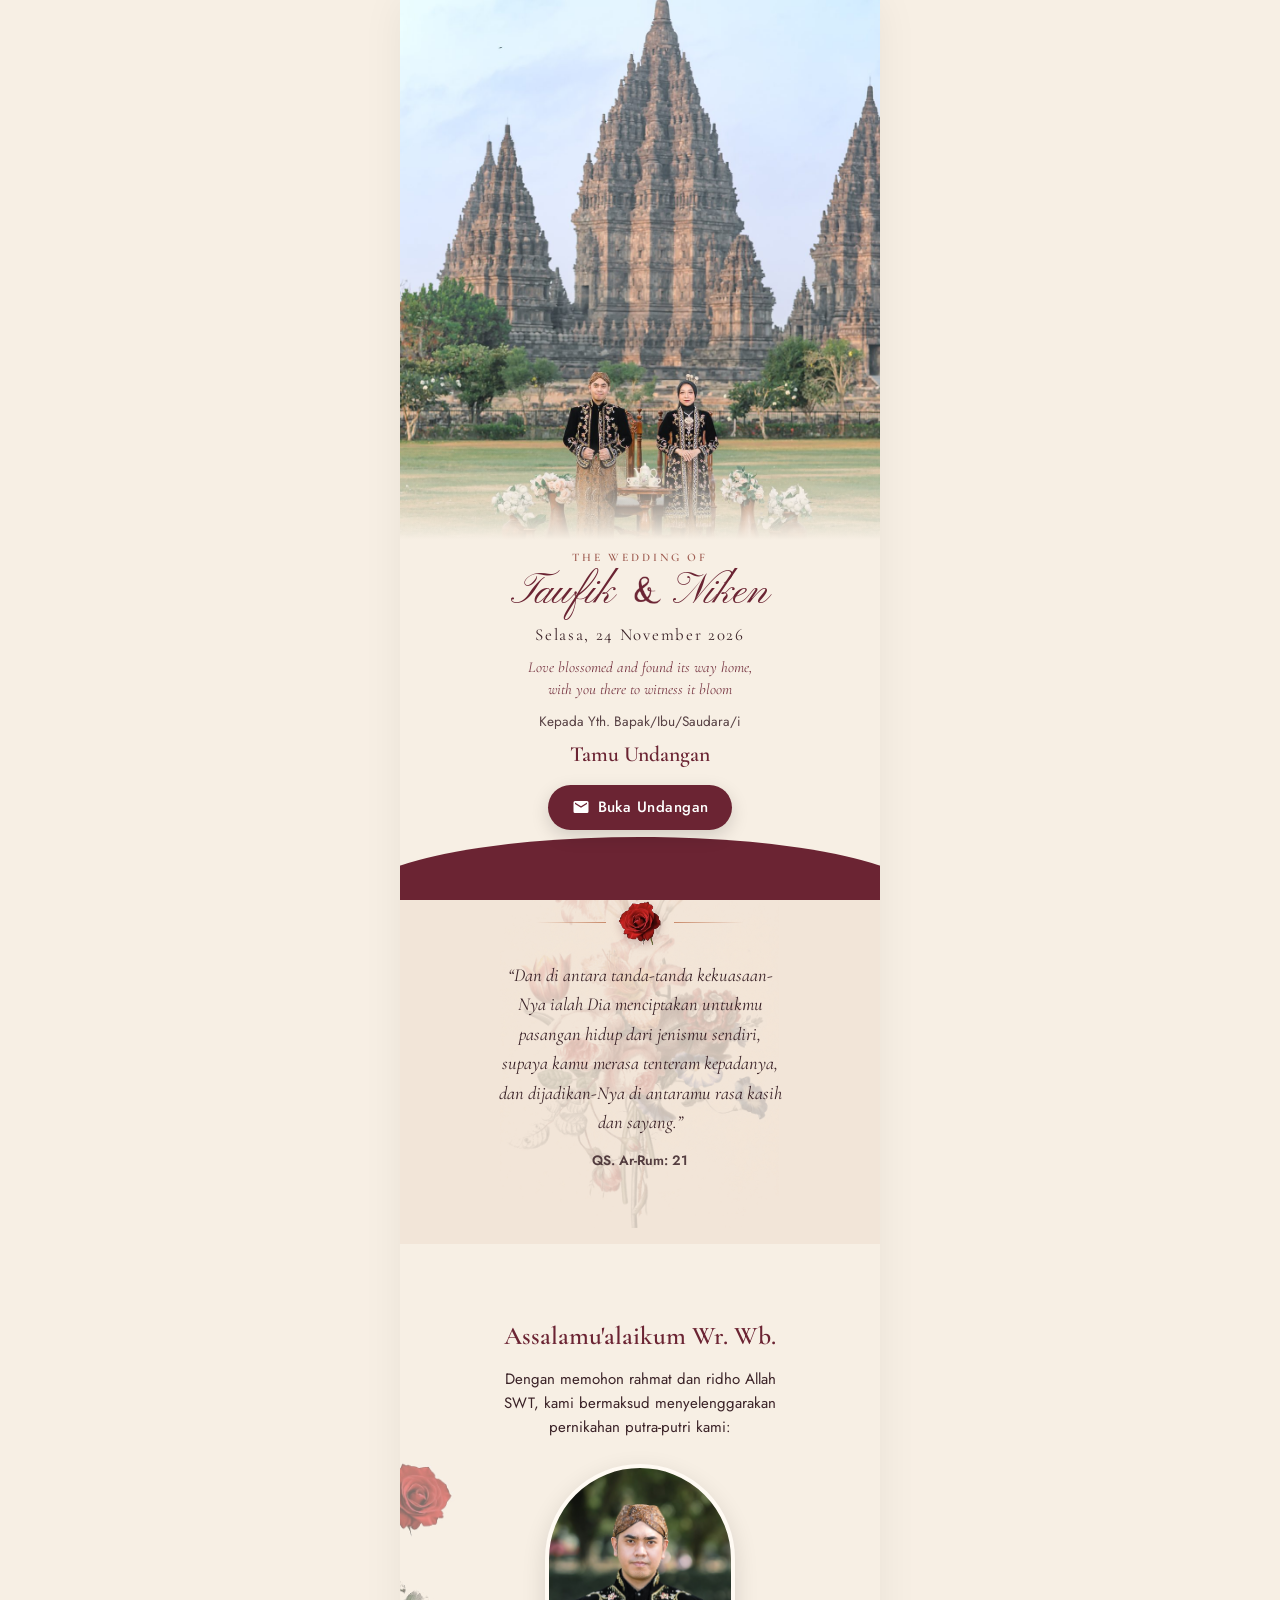
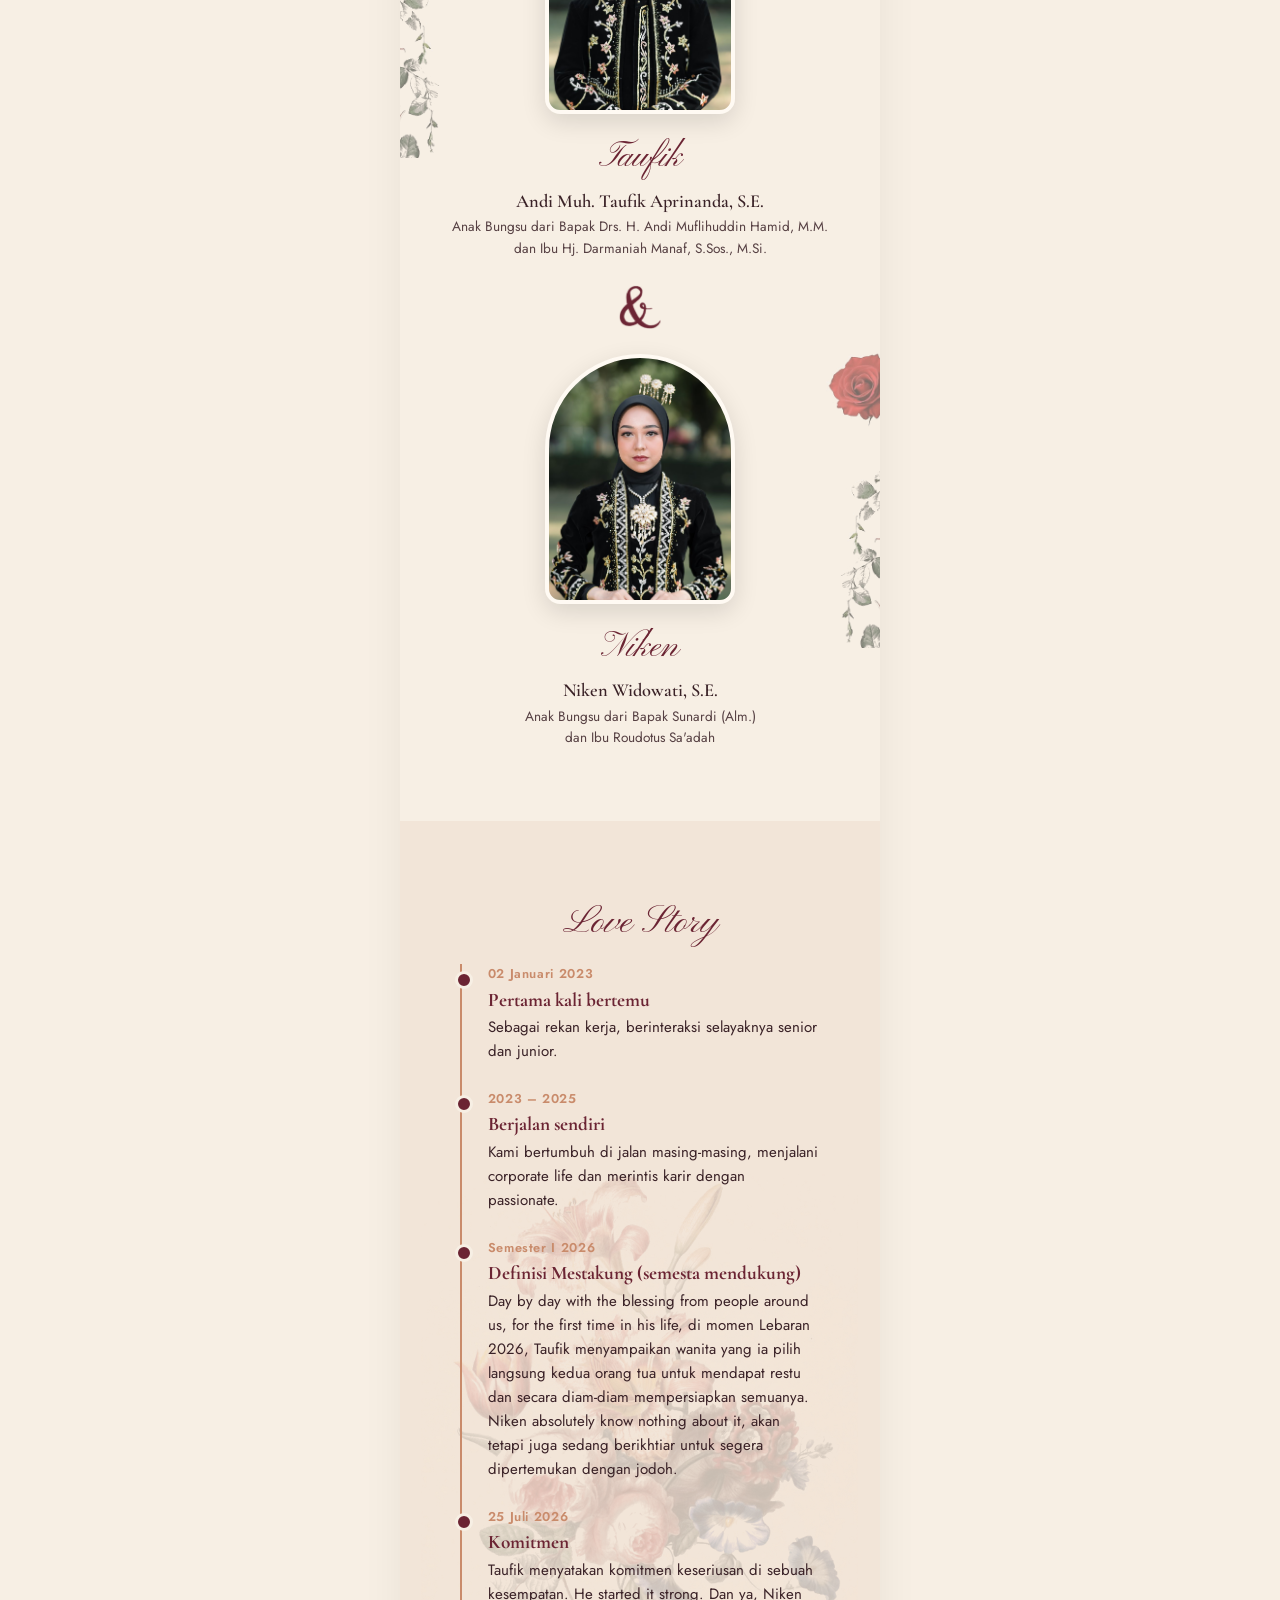
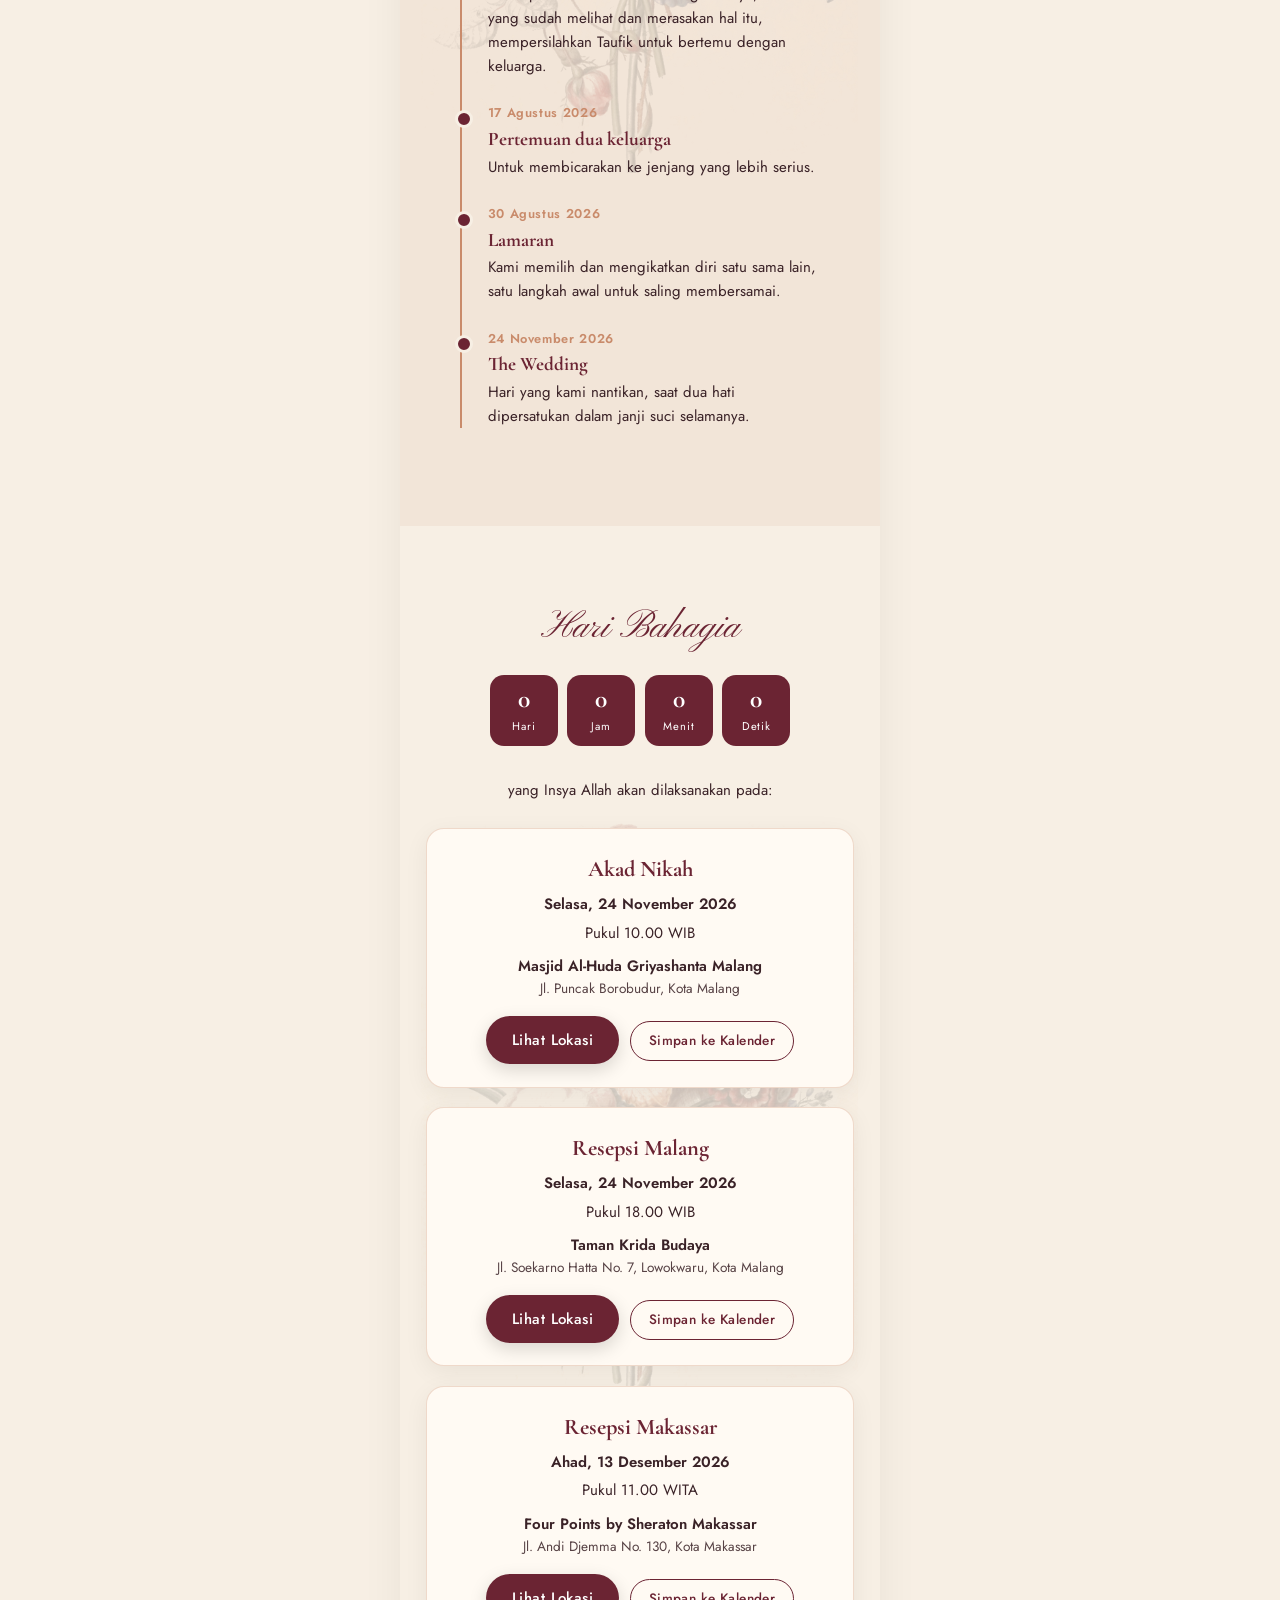
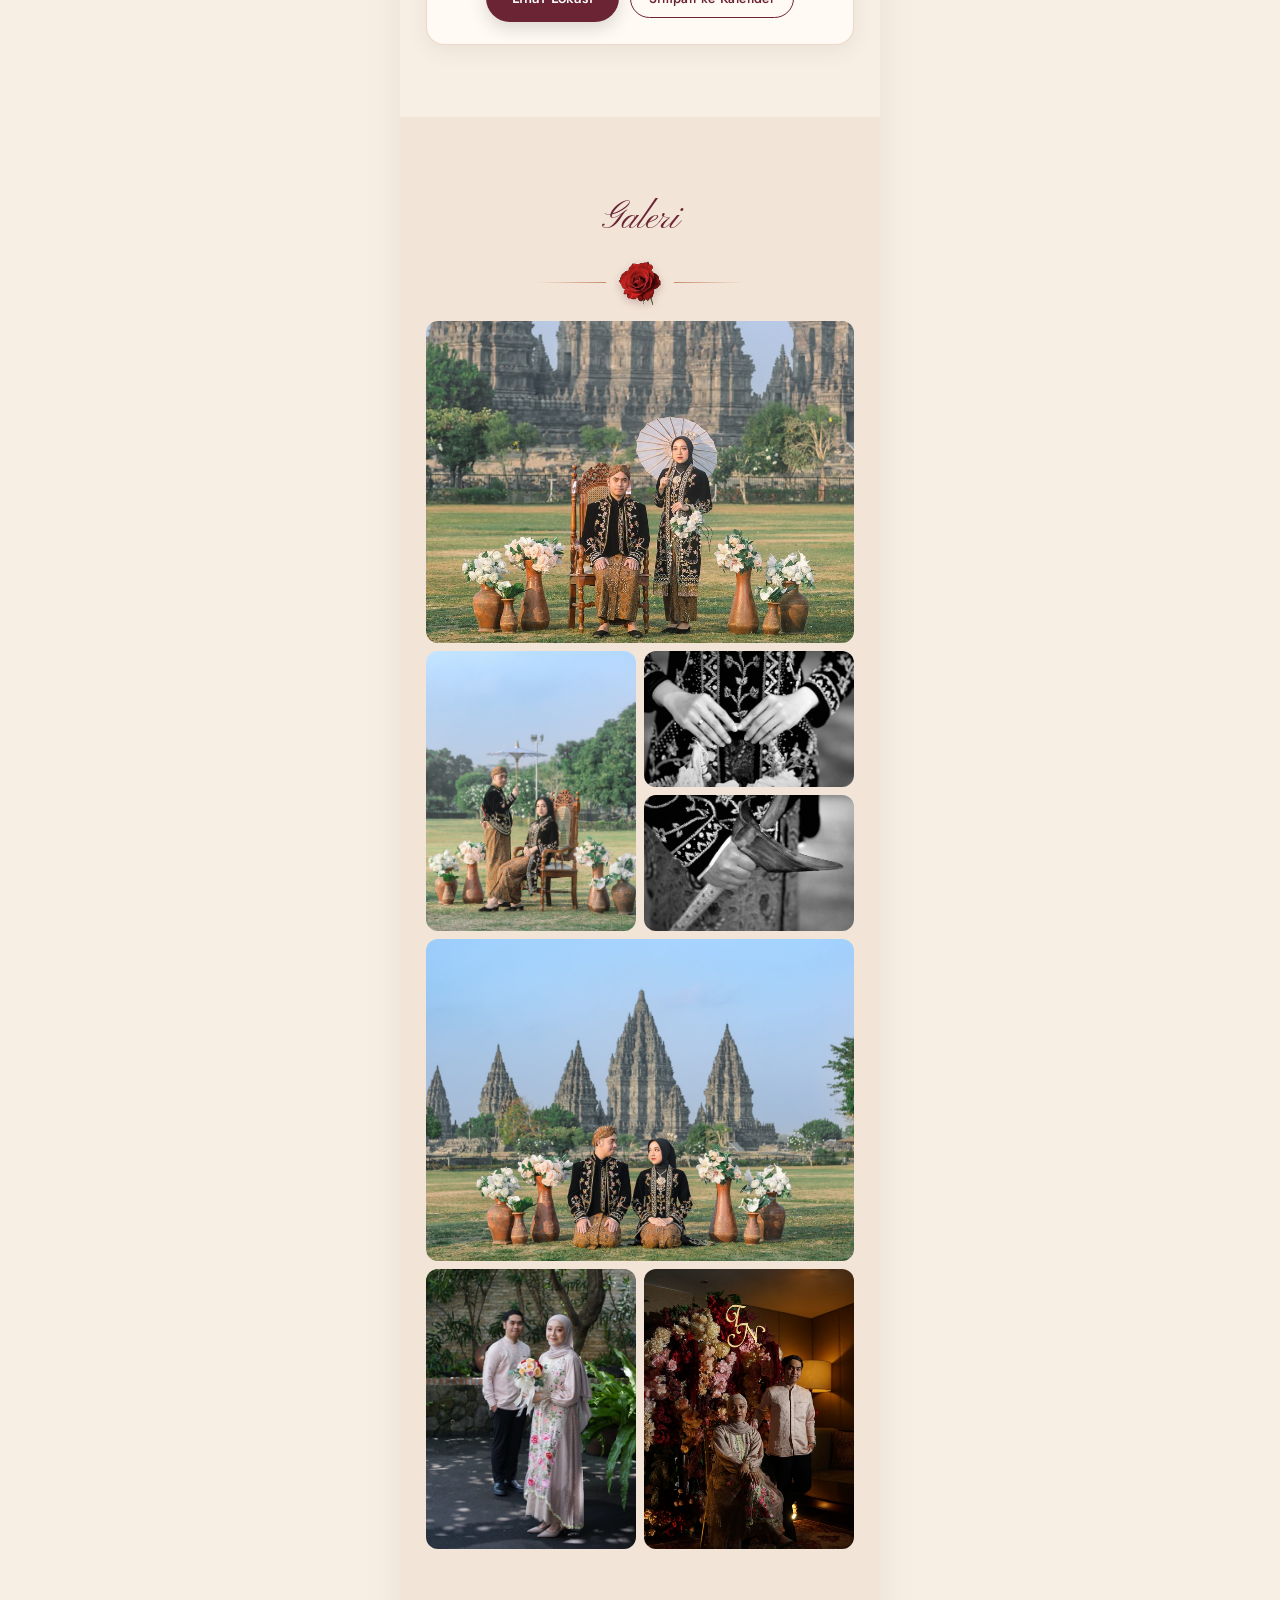
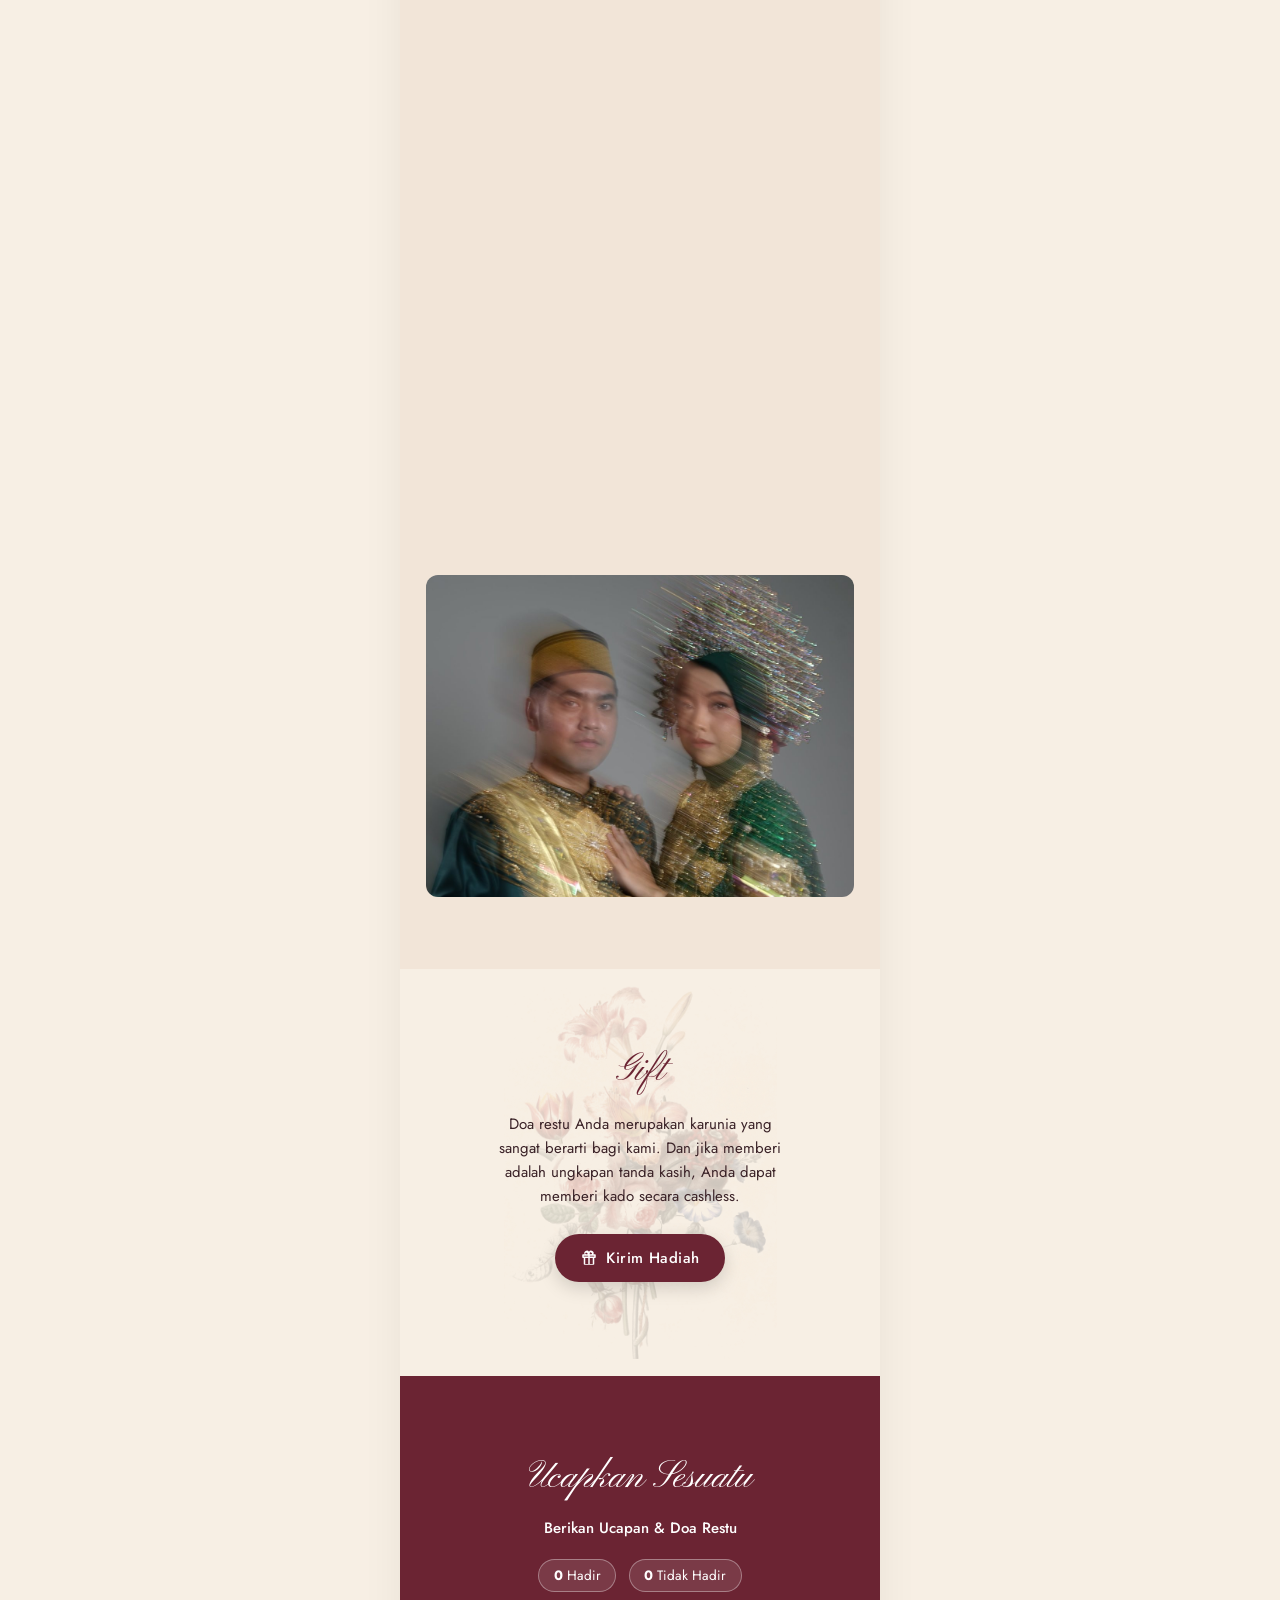
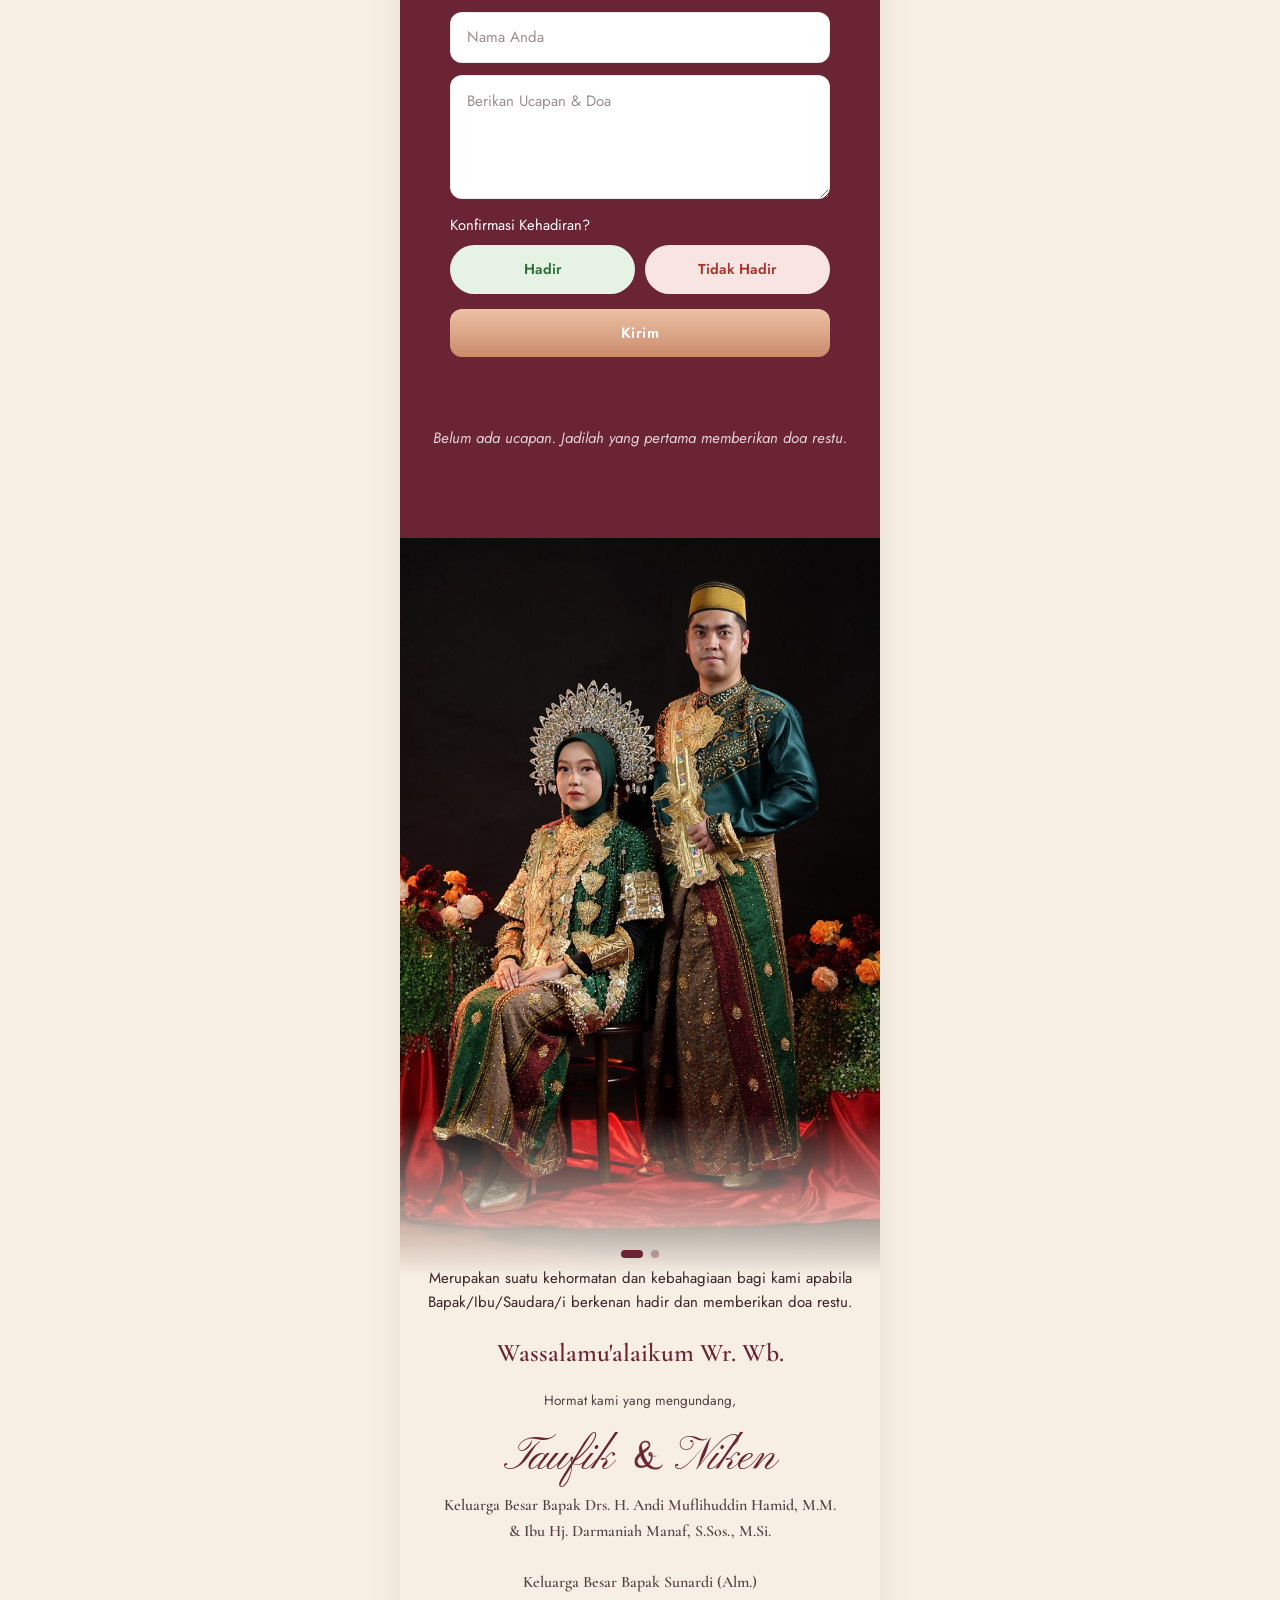
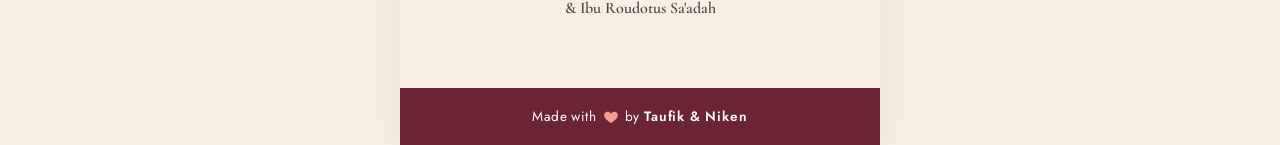
==== commit 16f5d35d: "RSVP: riwayat ucapan & status kehadiran per link tamu Co-Authored-By: Claude Opus 5.5 <noreply@anthr" ====
--- a/index.html
+++ b/index.html
@@ -9,8 +9,8 @@
   <!-- Pratinjau saat link dibagikan di WhatsApp: ganti dengan foto & judul Anda -->
   <meta property="og:title" content="The Wedding of Taufik & Niken">
   <meta property="og:description" content="Kami mengundang Anda untuk hadir di hari bahagia kami.">
-  <meta property="og:image" content="https://ourinvwed.kentau.id/assets/img/og-image.jpg">
-  <meta property="og:url" content="https://ourinvwed.kentau.id/">
+  <meta property="og:image" content="https://ourwedinv.kentau.id/assets/img/og-image.jpg">
+  <meta property="og:url" content="https://ourwedinv.kentau.id/">
   <meta property="og:type" content="website">
   <link rel="preconnect" href="https://fonts.googleapis.com">
   <link rel="preconnect" href="https://fonts.gstatic.com" crossorigin>
@@ -121,6 +121,9 @@
           <label class="pill yes"><input type="radio" name="hadir" id="fHadir" value="Hadir" required><span>Hadir</span></label>
           <label class="pill no"><input type="radio" name="hadir" id="fTidak" value="Tidak Hadir"><span>Tidak Hadir</span></label>
         </fieldset>
+        <label class="jumlah" id="jumlahWrap" hidden>Jumlah yang hadir
+          <select name="jumlah" id="fJumlah"><option>1</option><option>2</option><option>3</option><option>4</option><option>5</option><option>6</option><option>7</option><option>8</option><option>9</option><option>10</option></select>
+        </label>
         <button class="btn send" type="submit">Kirim</button>
         <p class="form-msg" id="formMsg" role="status" aria-live="polite"></p>
       </form>
--- a/css/style.css
+++ b/css/style.css
@@ -369,3 +369,6 @@
 /* slot galeri berisi 2 foto detail ditumpuk */
 .gallery .gi.gi-stack { display: grid; grid-template-rows: 1fr 1fr; gap: .5rem; background: none; cursor: default; }
 .gallery .gs { min-height: 0; border-radius: 12px; cursor: zoom-in; background-size: cover; background-position: center; }
+
+.form .jumlah { display: flex; align-items: center; justify-content: space-between; gap: .6rem; font-size: .9rem; }
+.form .jumlah select { font: inherit; padding: .5rem .8rem; border-radius: 10px; border: 0; background: #fff; color: #2b2224; }
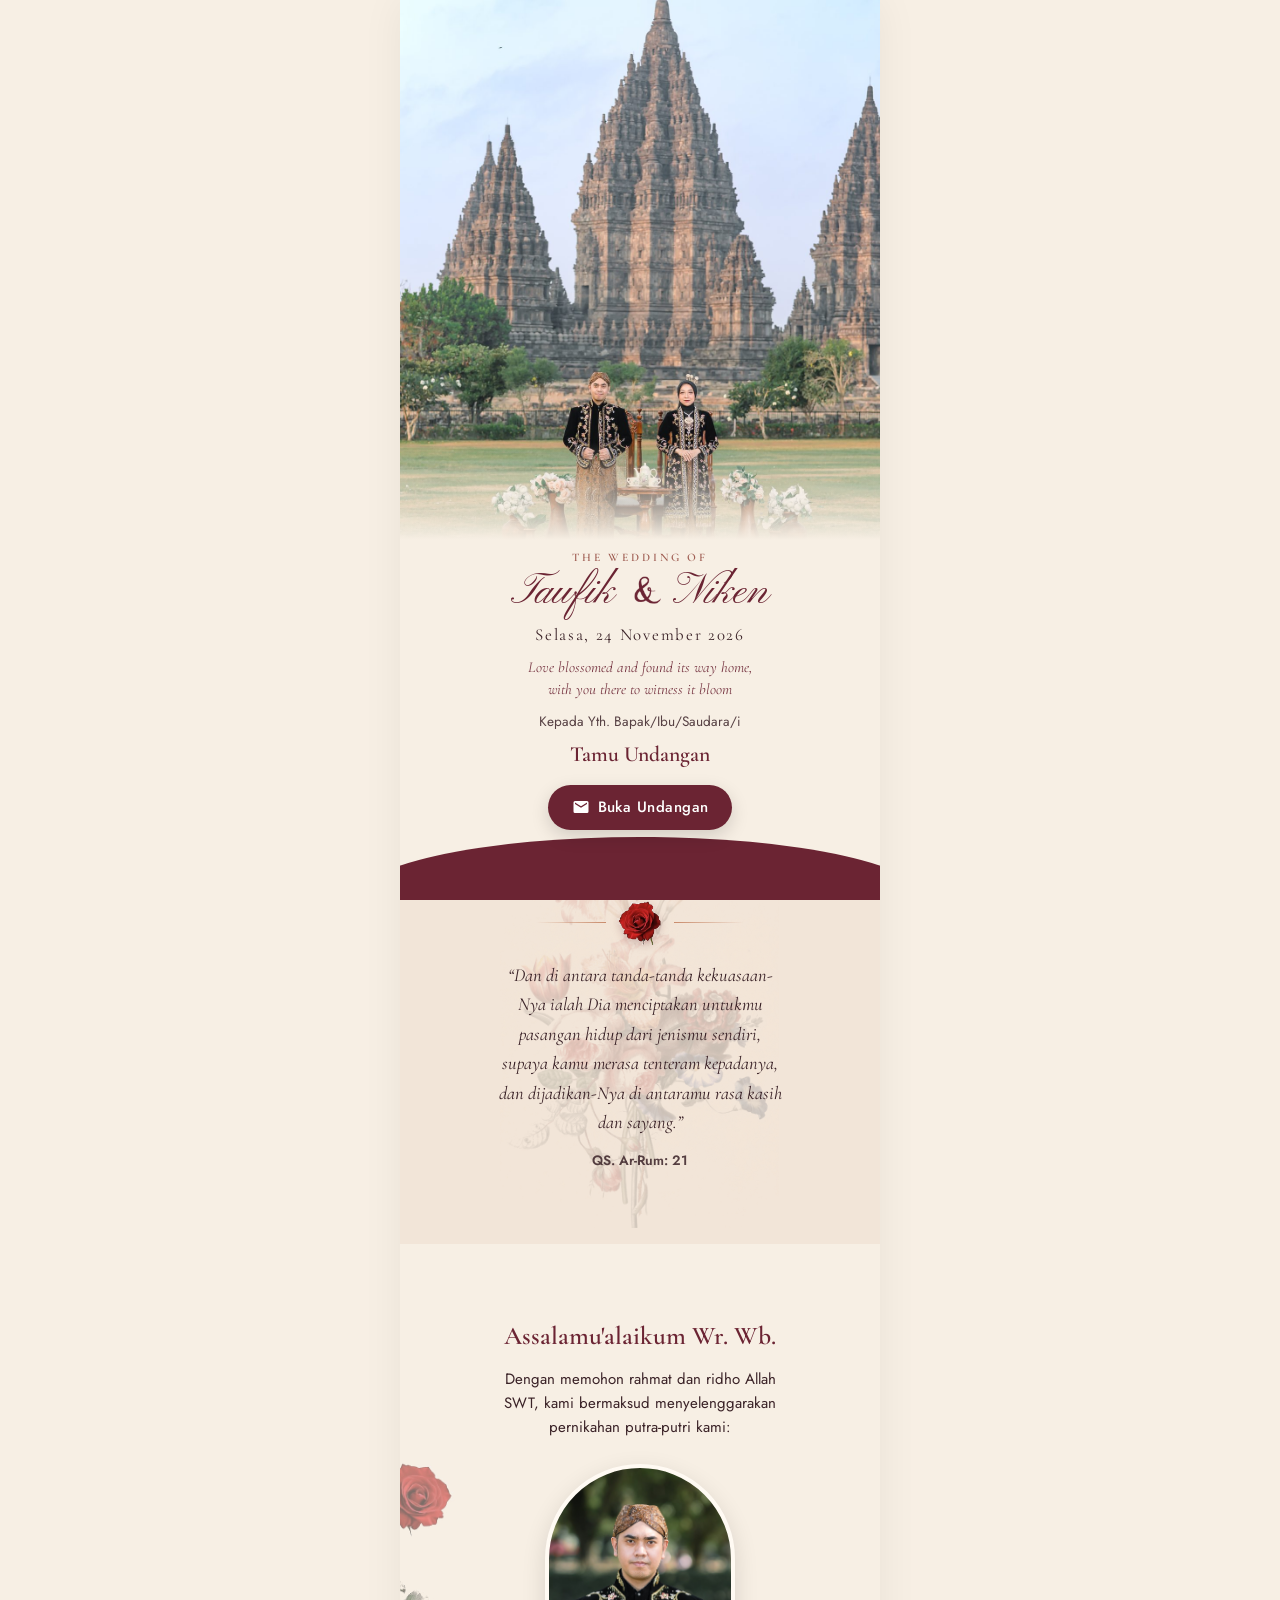
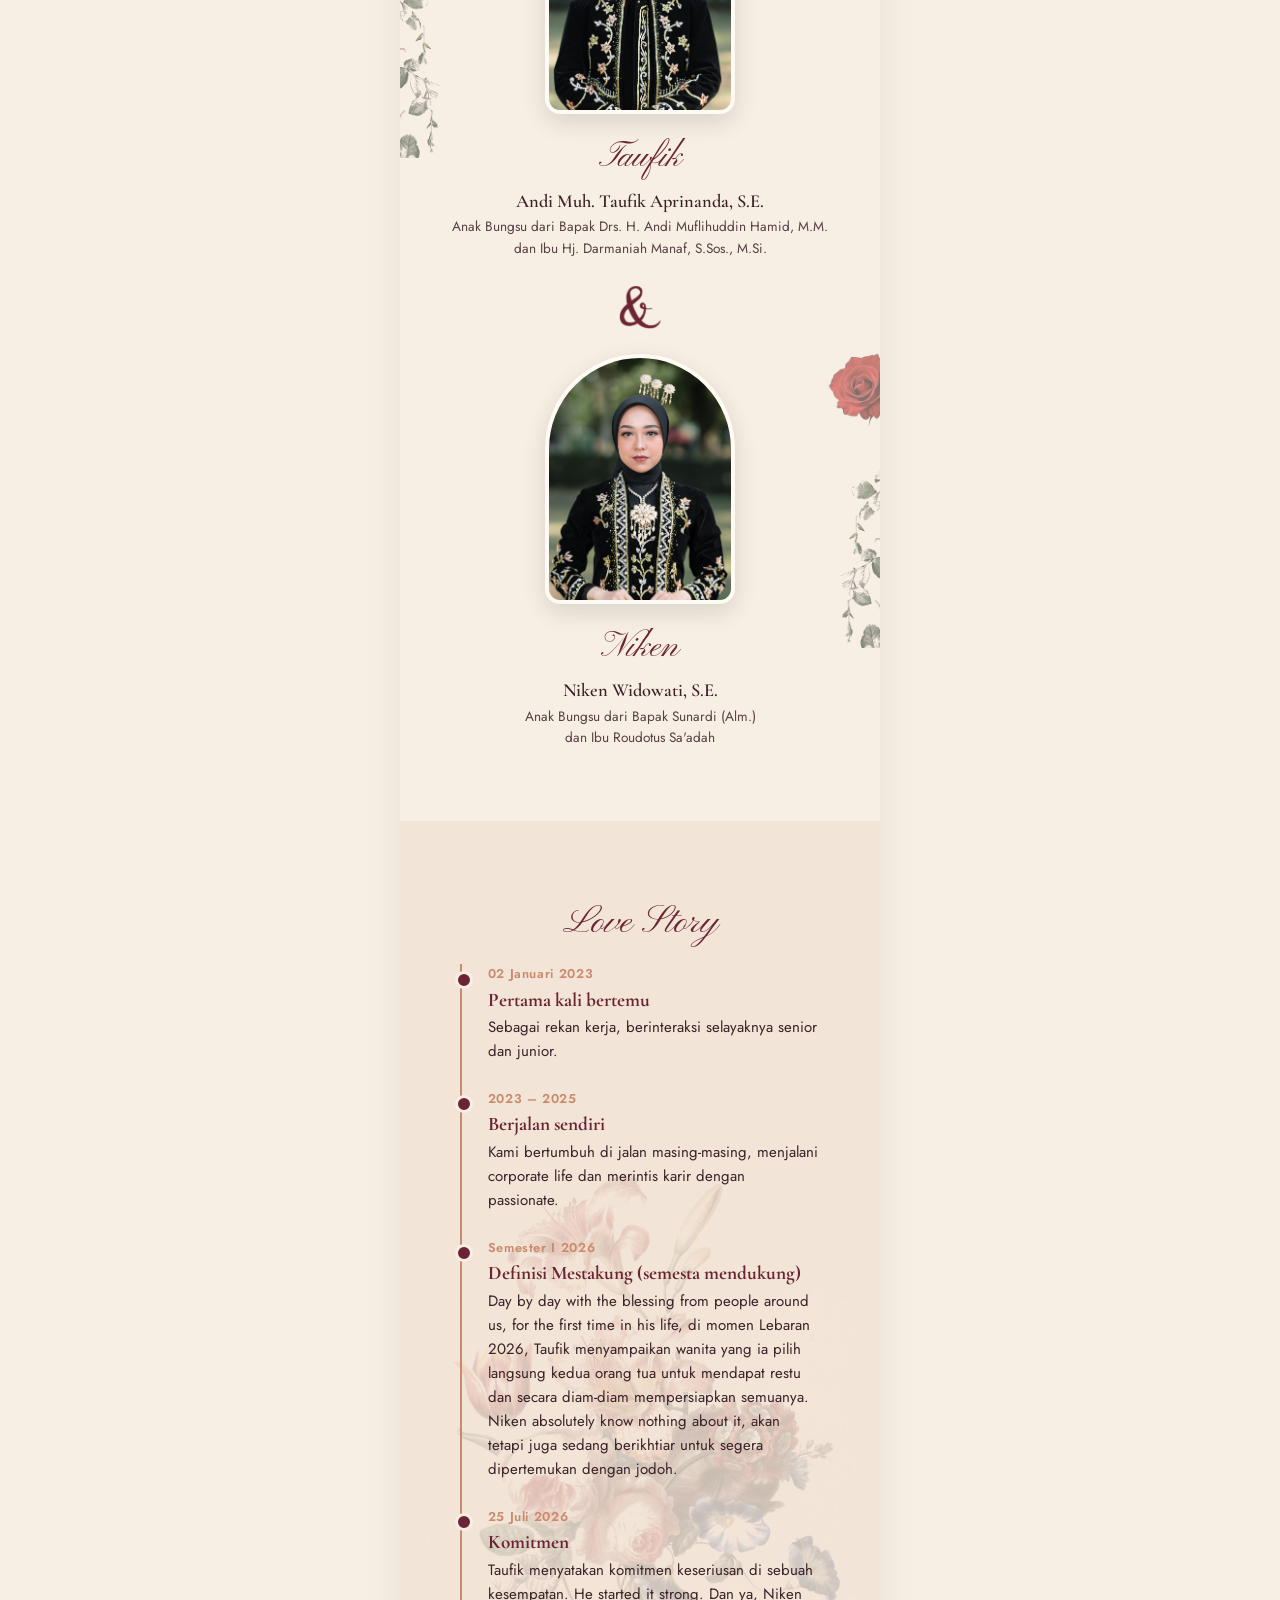
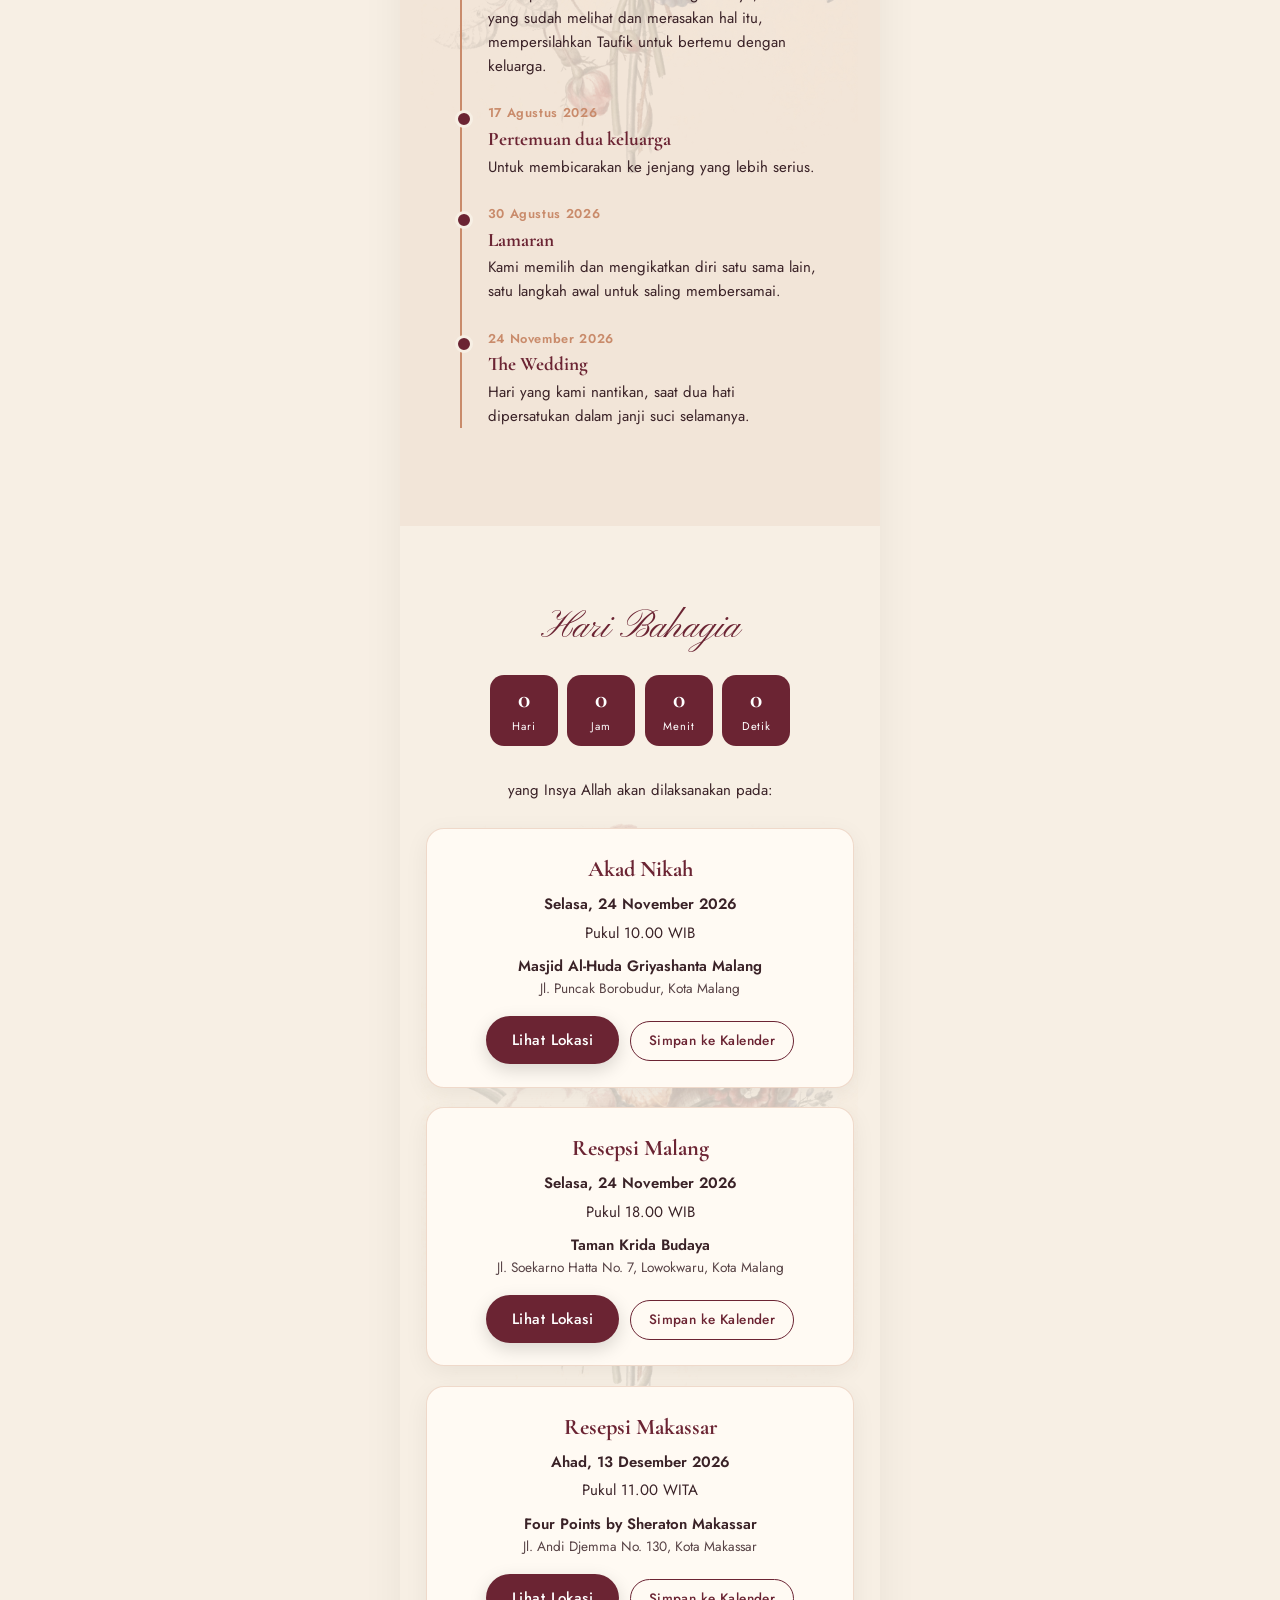
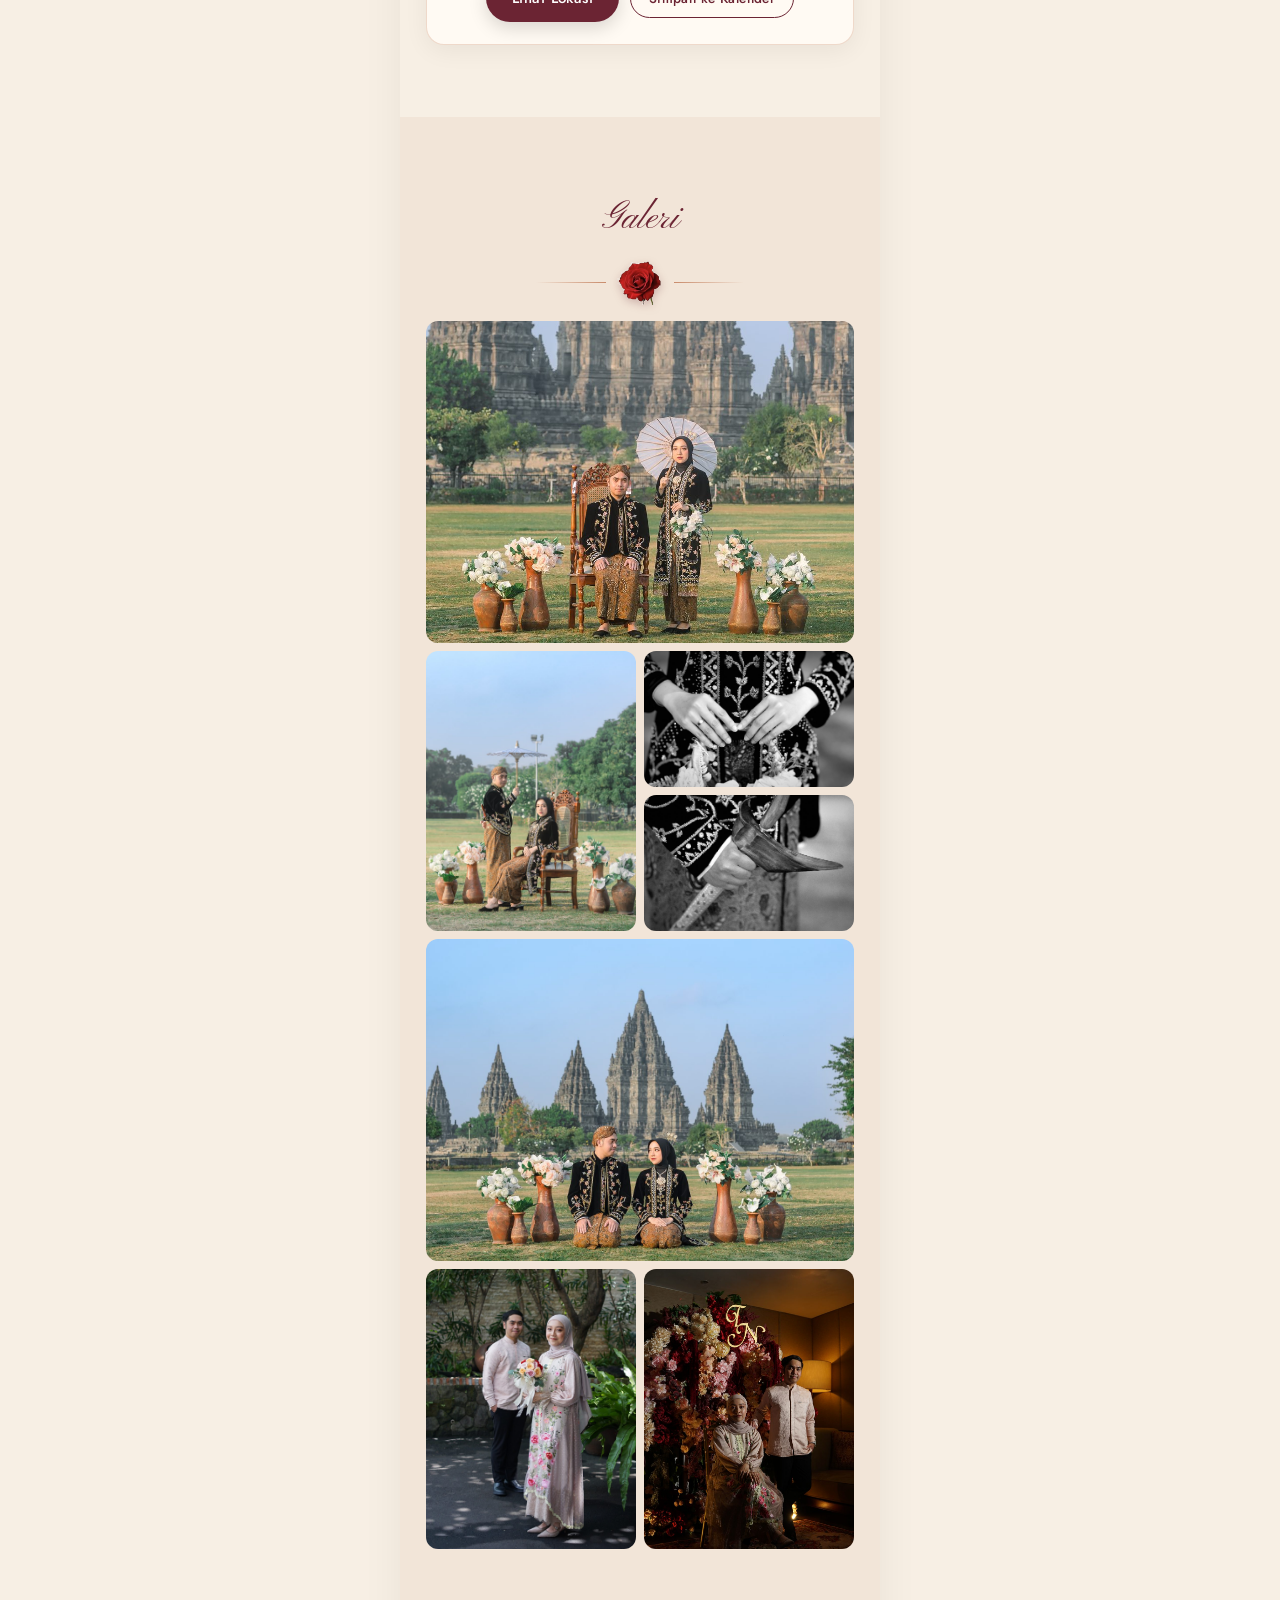
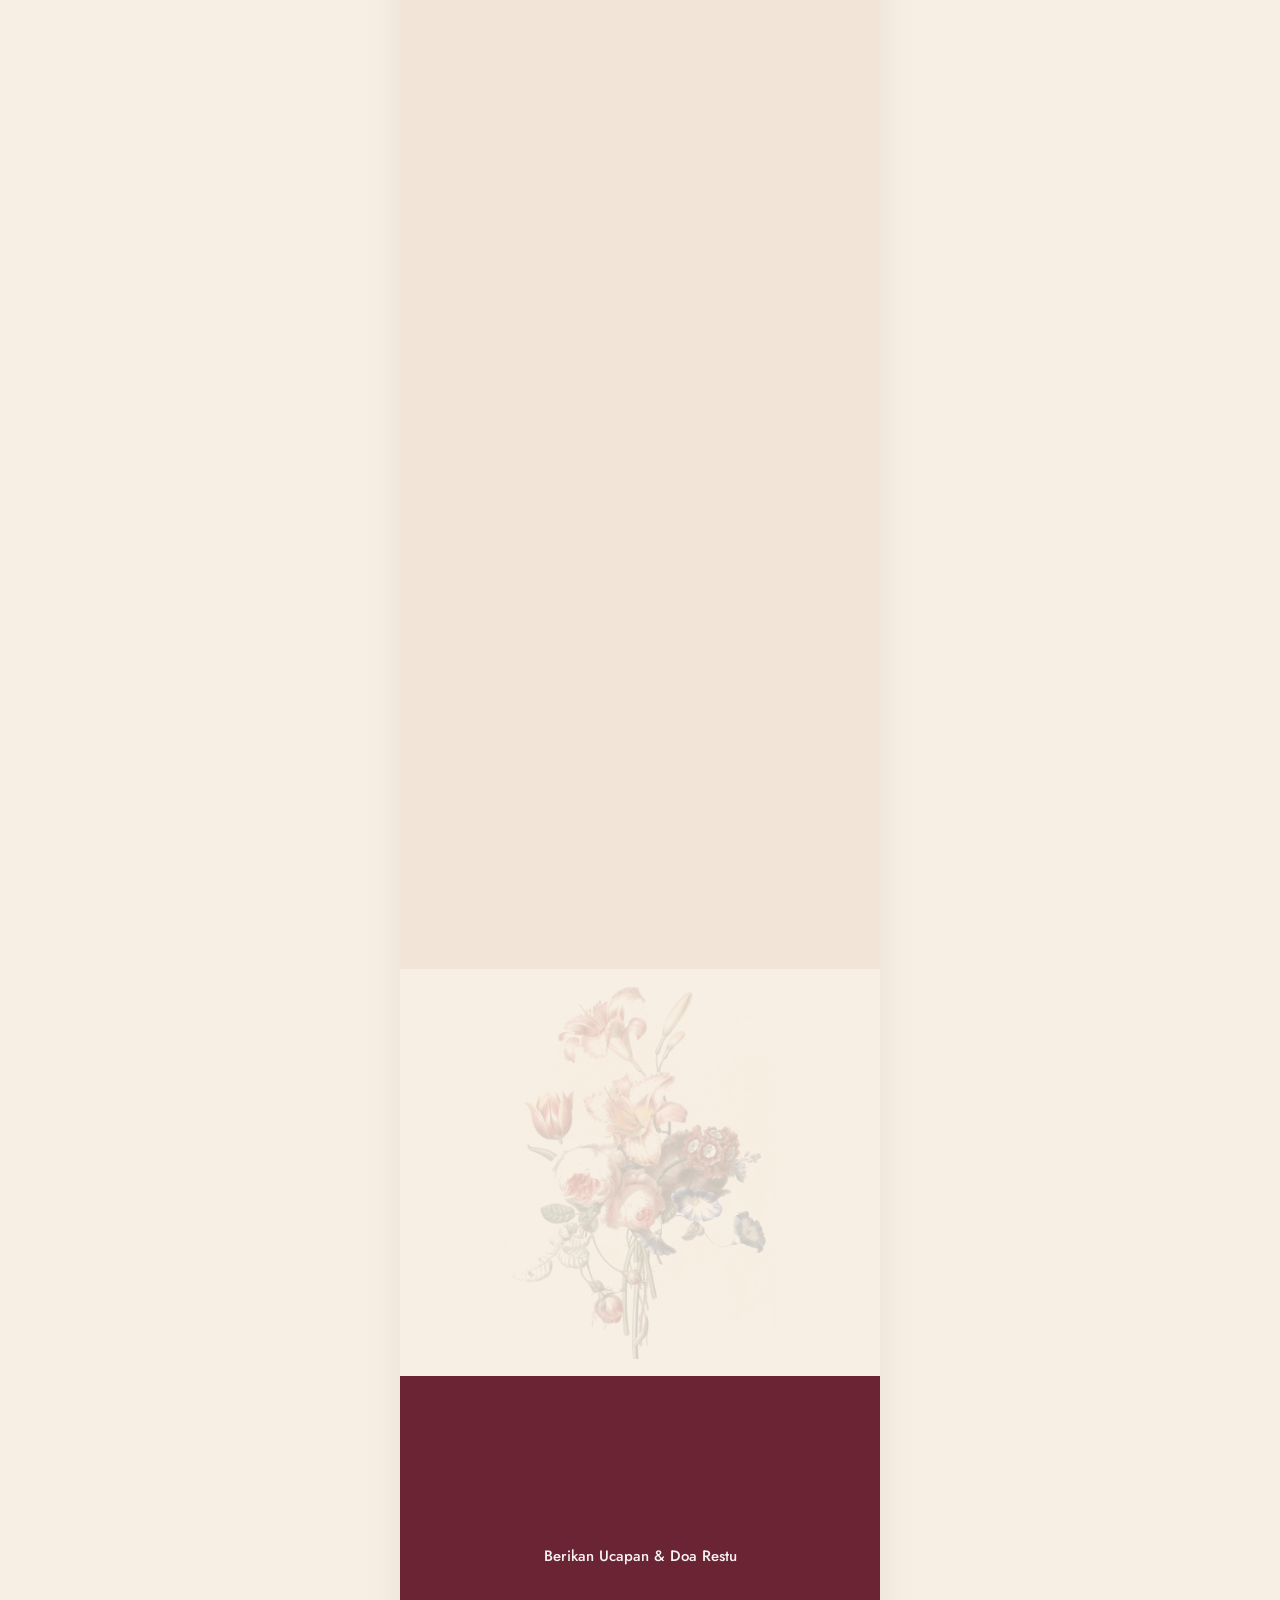
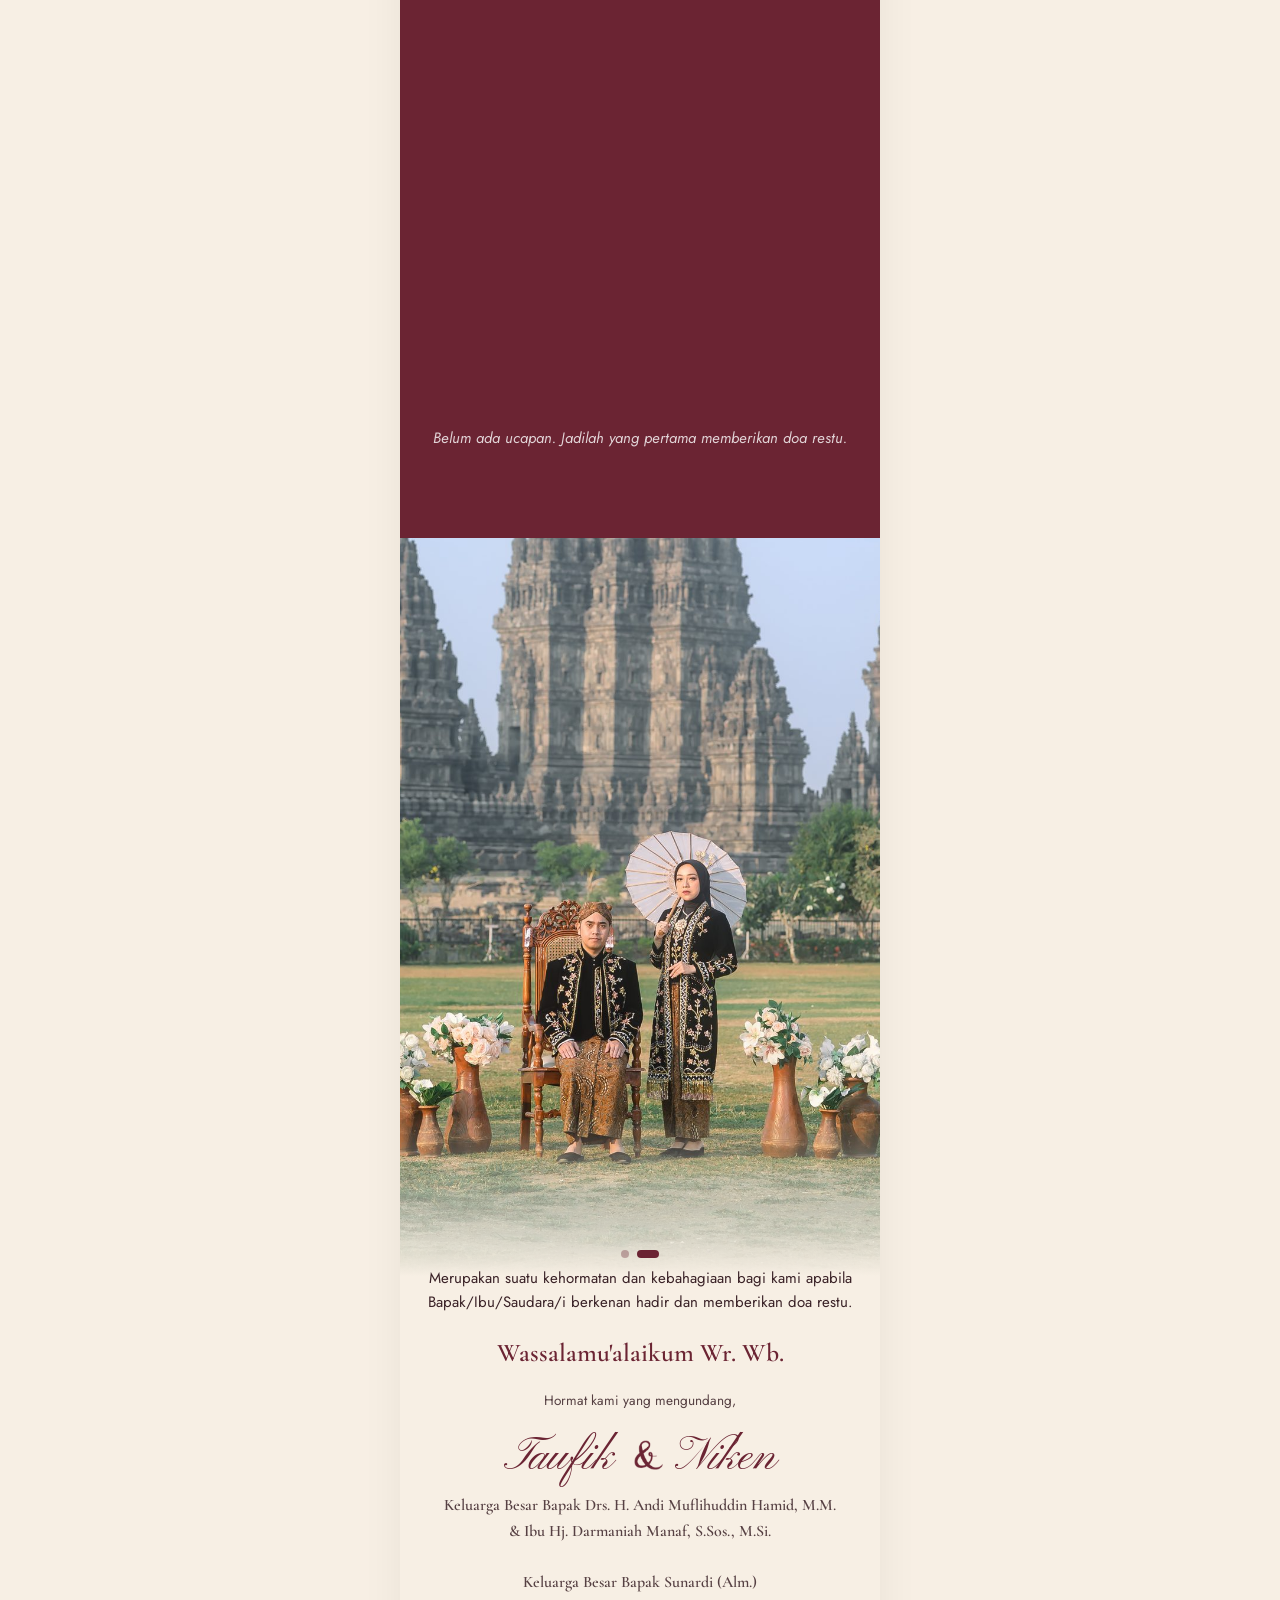
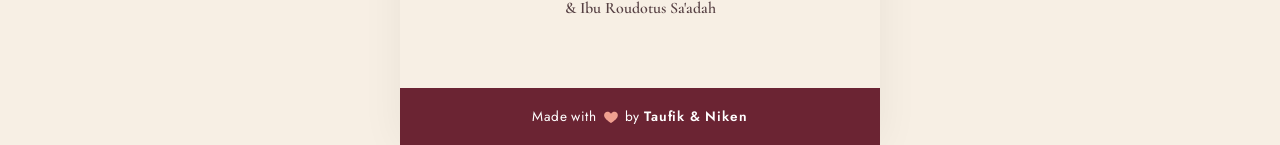
==== commit 86ecc5b1: "Cache-busting versi script agar perubahan langsung terlihat Co-Authored-By: Claude Opus 5.5 <noreply" ====
--- a/index.html
+++ b/index.html
@@ -15,7 +15,7 @@
   <link rel="preconnect" href="https://fonts.googleapis.com">
   <link rel="preconnect" href="https://fonts.gstatic.com" crossorigin>
   <link id="gfonts" rel="stylesheet" href="">
-  <link rel="stylesheet" href="css/style.css">
+  <link rel="stylesheet" href="css/style.css?v=202611092353">
 </head>
 <body class="locked">
 
@@ -121,9 +121,6 @@
           <label class="pill yes"><input type="radio" name="hadir" id="fHadir" value="Hadir" required><span>Hadir</span></label>
           <label class="pill no"><input type="radio" name="hadir" id="fTidak" value="Tidak Hadir"><span>Tidak Hadir</span></label>
         </fieldset>
-        <label class="jumlah" id="jumlahWrap" hidden>Jumlah yang hadir
-          <select name="jumlah" id="fJumlah"><option>1</option><option>2</option><option>3</option><option>4</option><option>5</option><option>6</option><option>7</option><option>8</option><option>9</option><option>10</option></select>
-        </label>
         <button class="btn send" type="submit">Kirim</button>
         <p class="form-msg" id="formMsg" role="status" aria-live="polite"></p>
       </form>
@@ -169,12 +166,12 @@
   <!-- Lightbox galeri -->
   <div id="lightbox" class="lightbox" hidden><img alt=""><button aria-label="Tutup">×</button></div>
 
-  <script src="js/config.js"></script>
-  <script src="js/overrides.js"></script>
-  <script src="js/flowers-real.js"></script>
-  <script src="js/flowers-garden.js"></script>
-  <script src="js/flowers-boho.js"></script>
-  <script src="js/flowers.js"></script>
-  <script src="js/app.js"></script>
+  <script src="js/config.js?v=202611092353"></script>
+  <script src="js/overrides.js?v=202611092353"></script>
+  <script src="js/flowers-real.js?v=202611092353"></script>
+  <script src="js/flowers-garden.js?v=202611092353"></script>
+  <script src="js/flowers-boho.js?v=202611092353"></script>
+  <script src="js/flowers.js?v=202611092353"></script>
+  <script src="js/app.js?v=202611092353"></script>
 </body>
 </html>
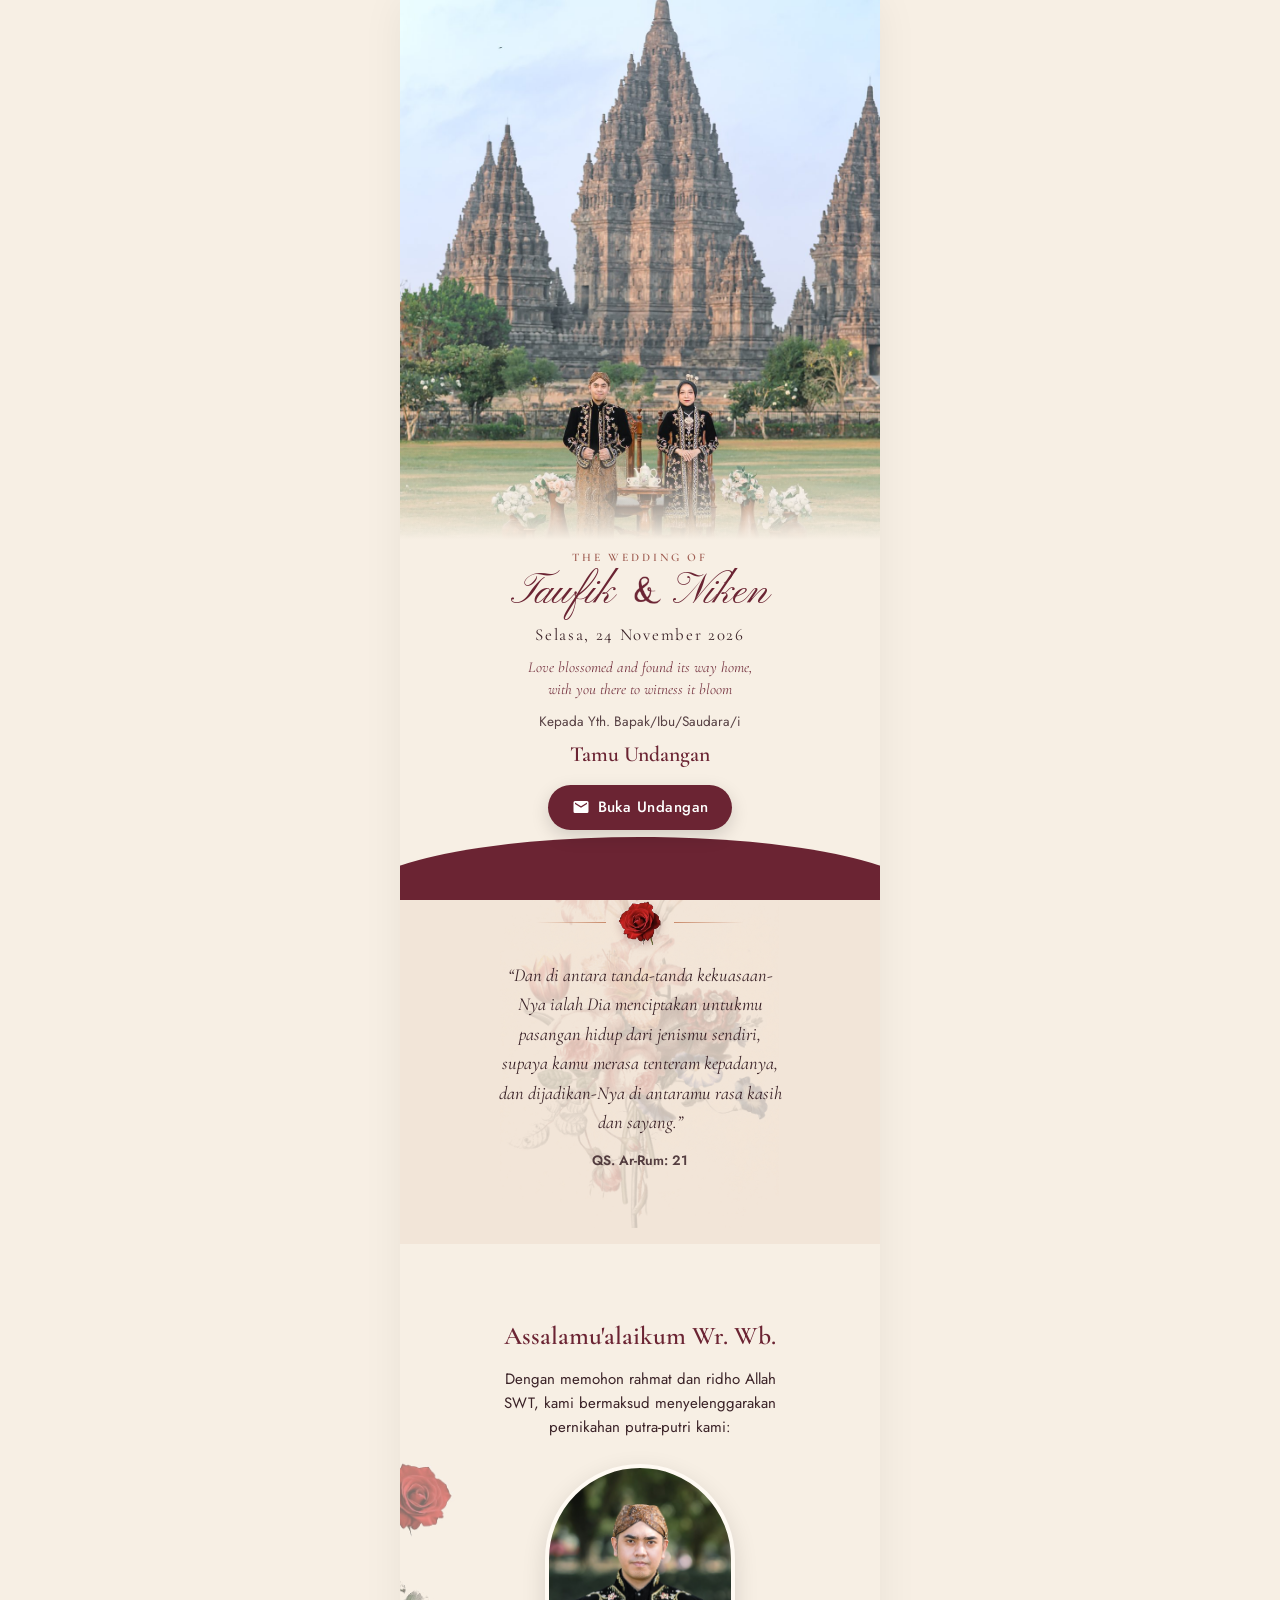
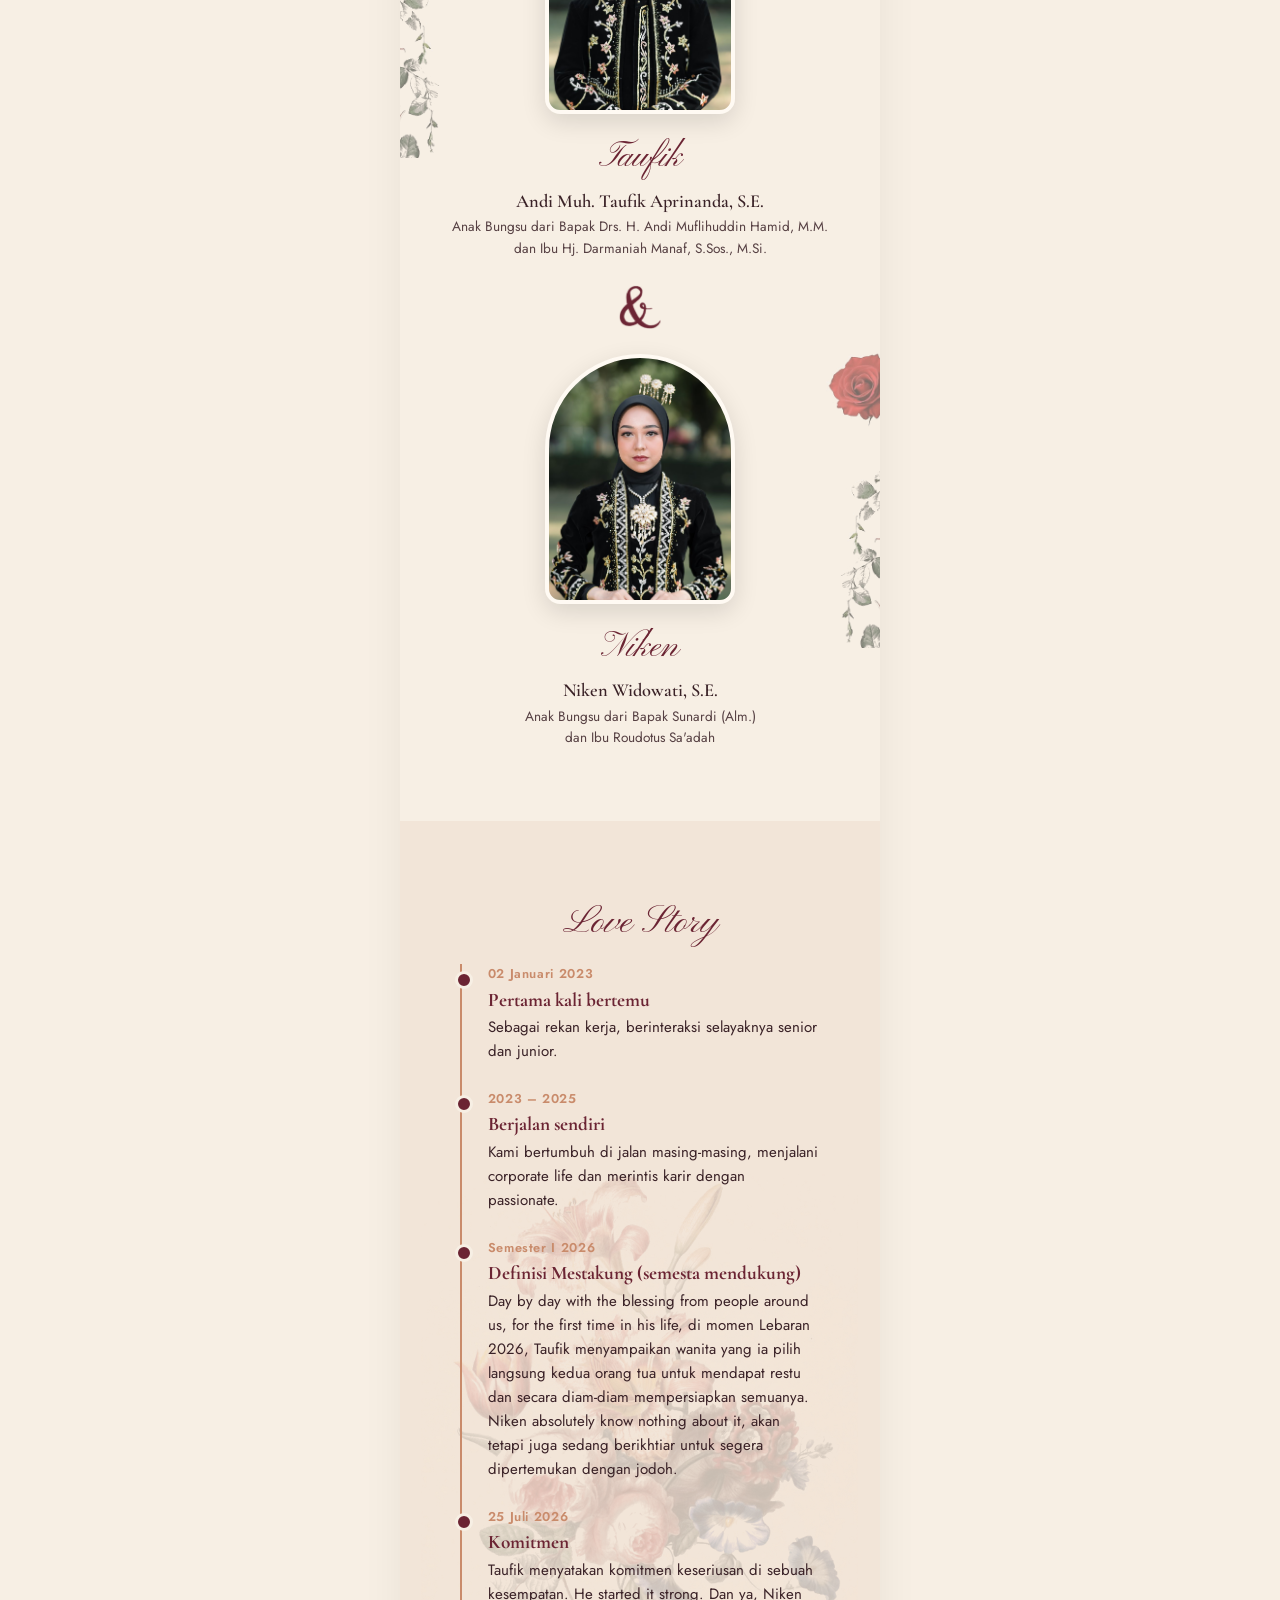
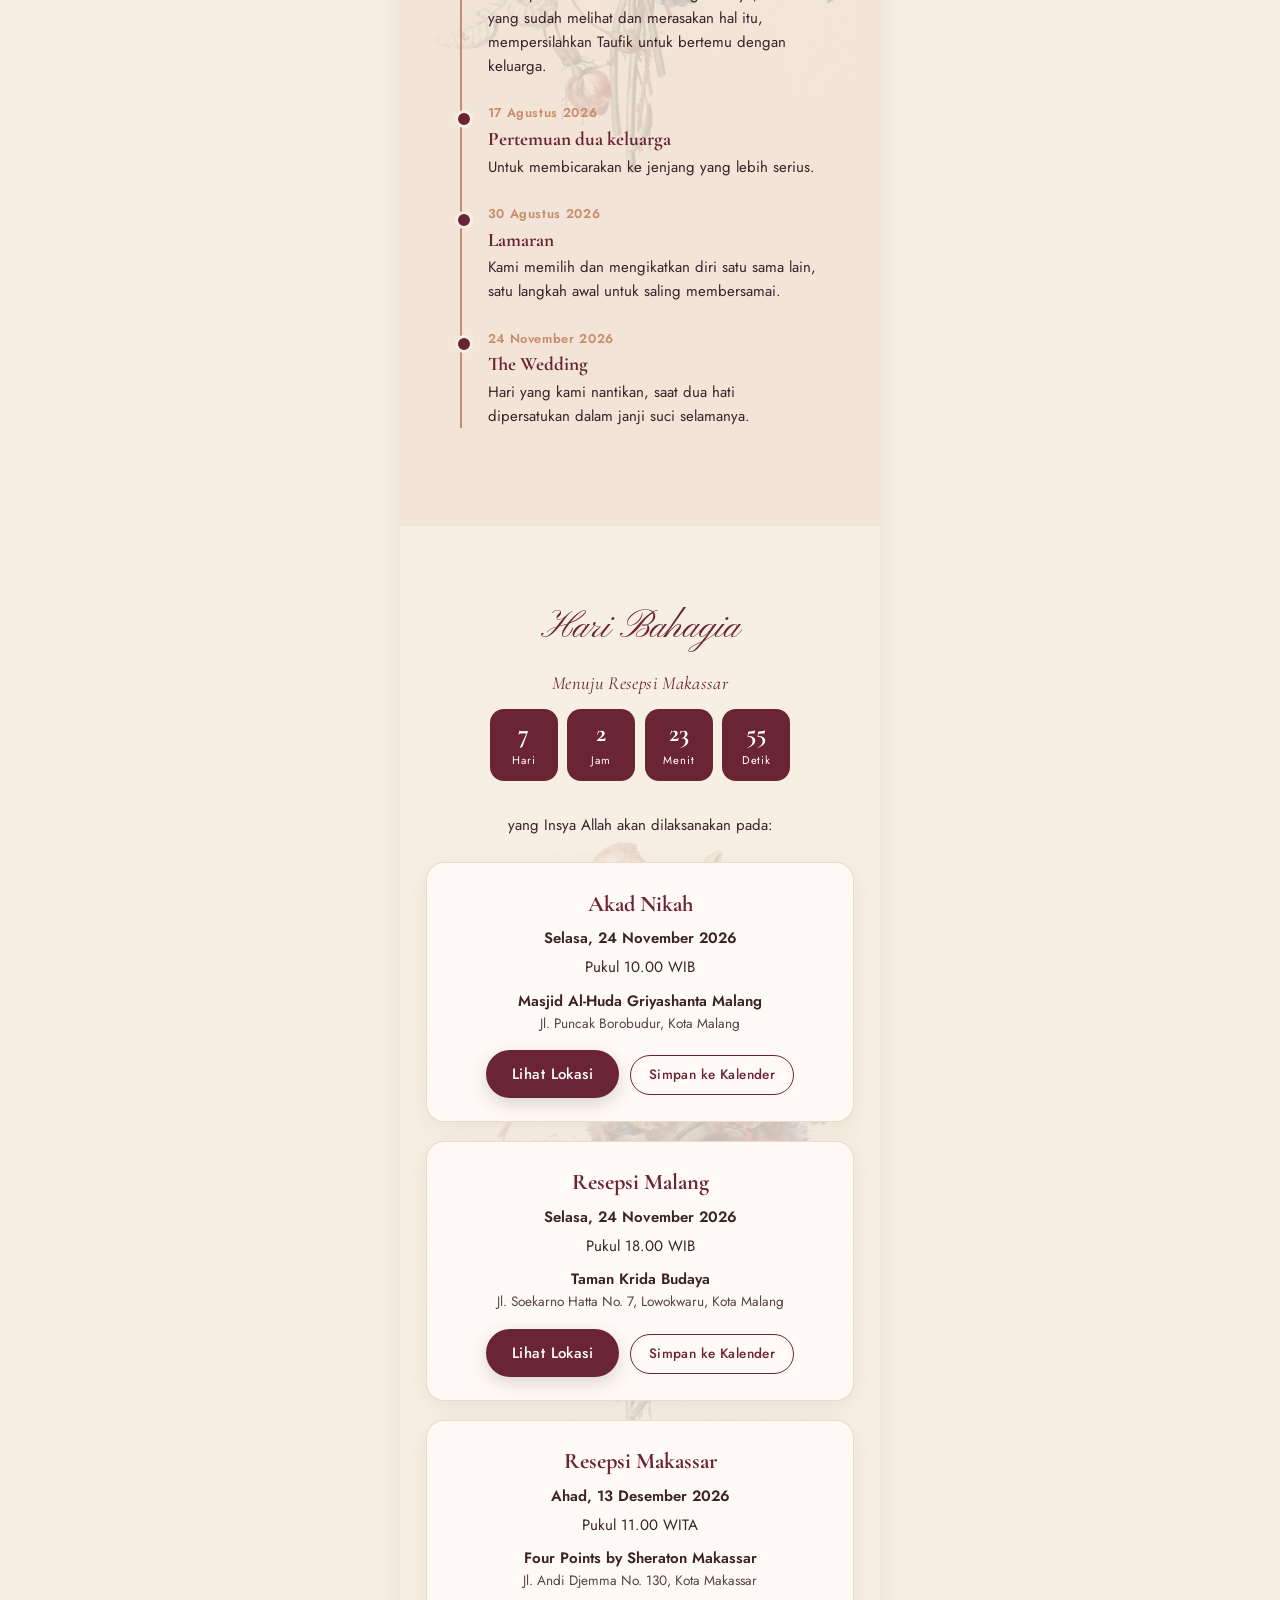
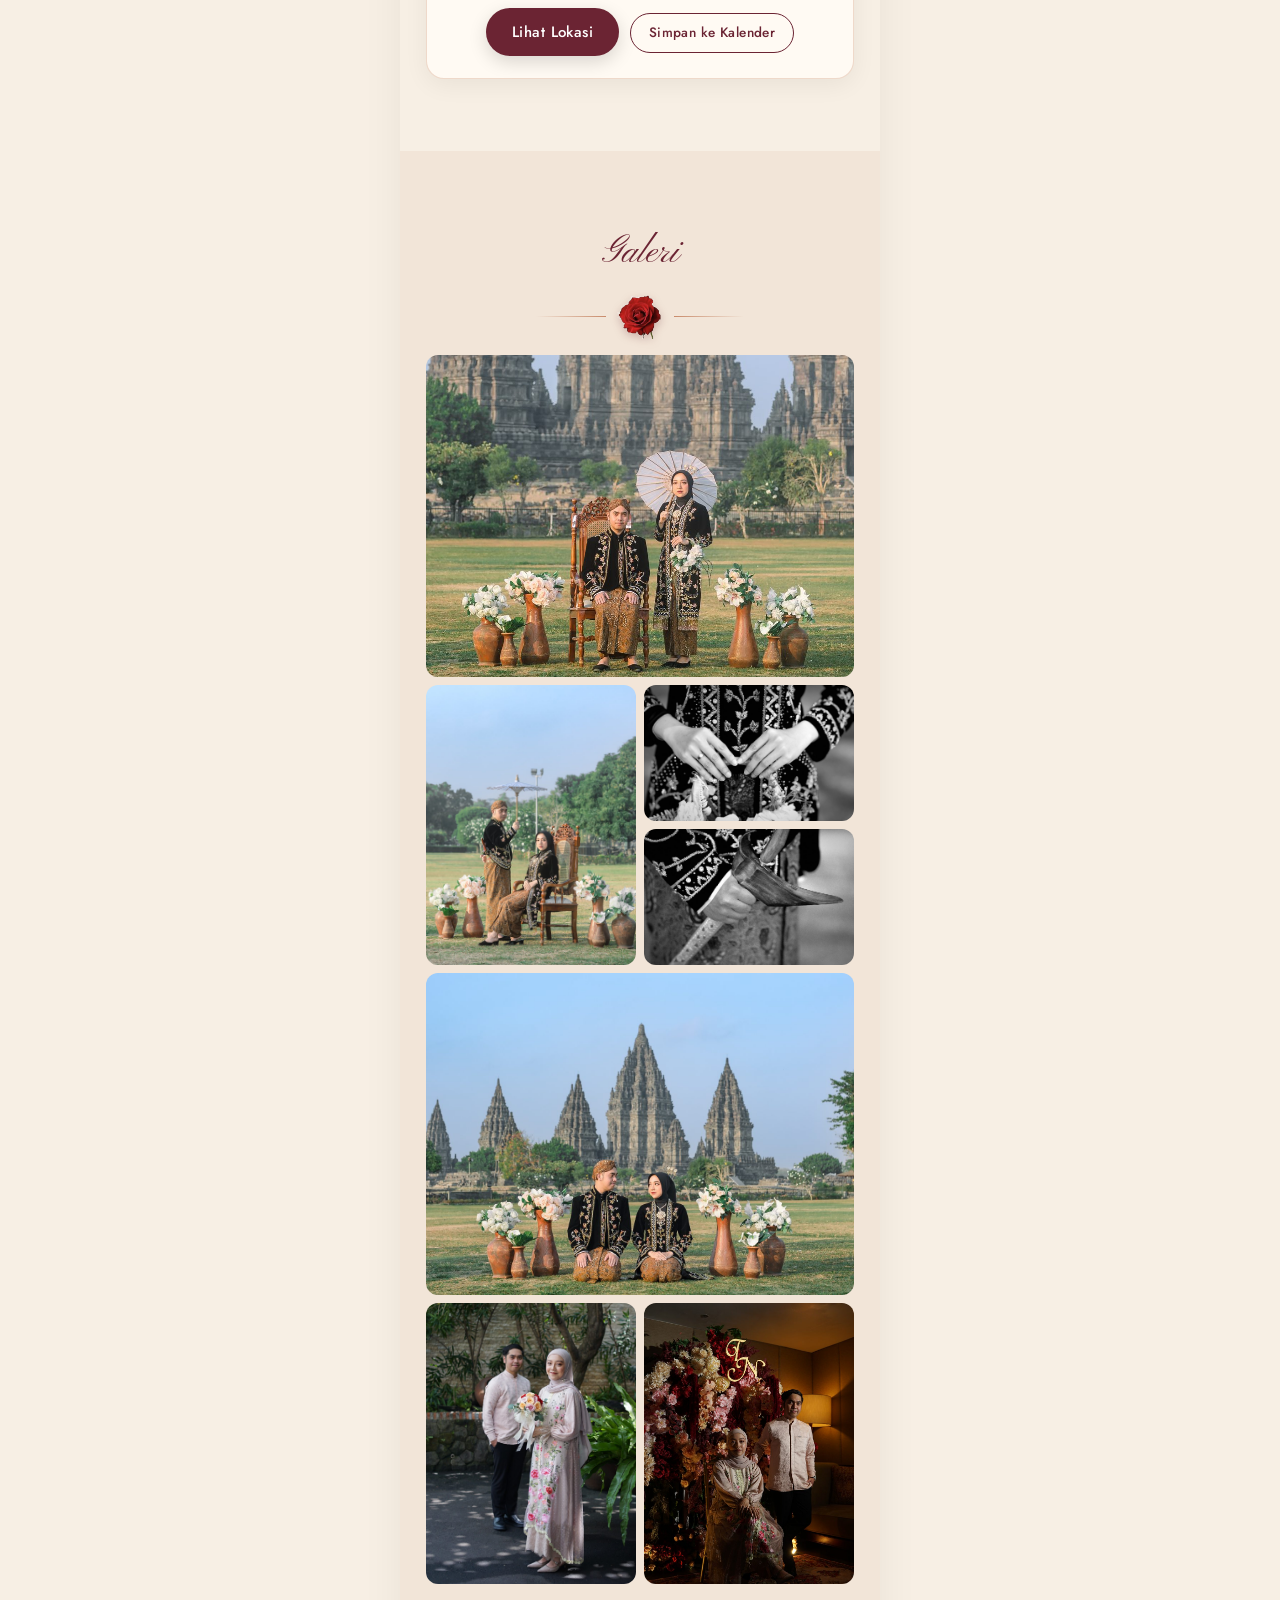
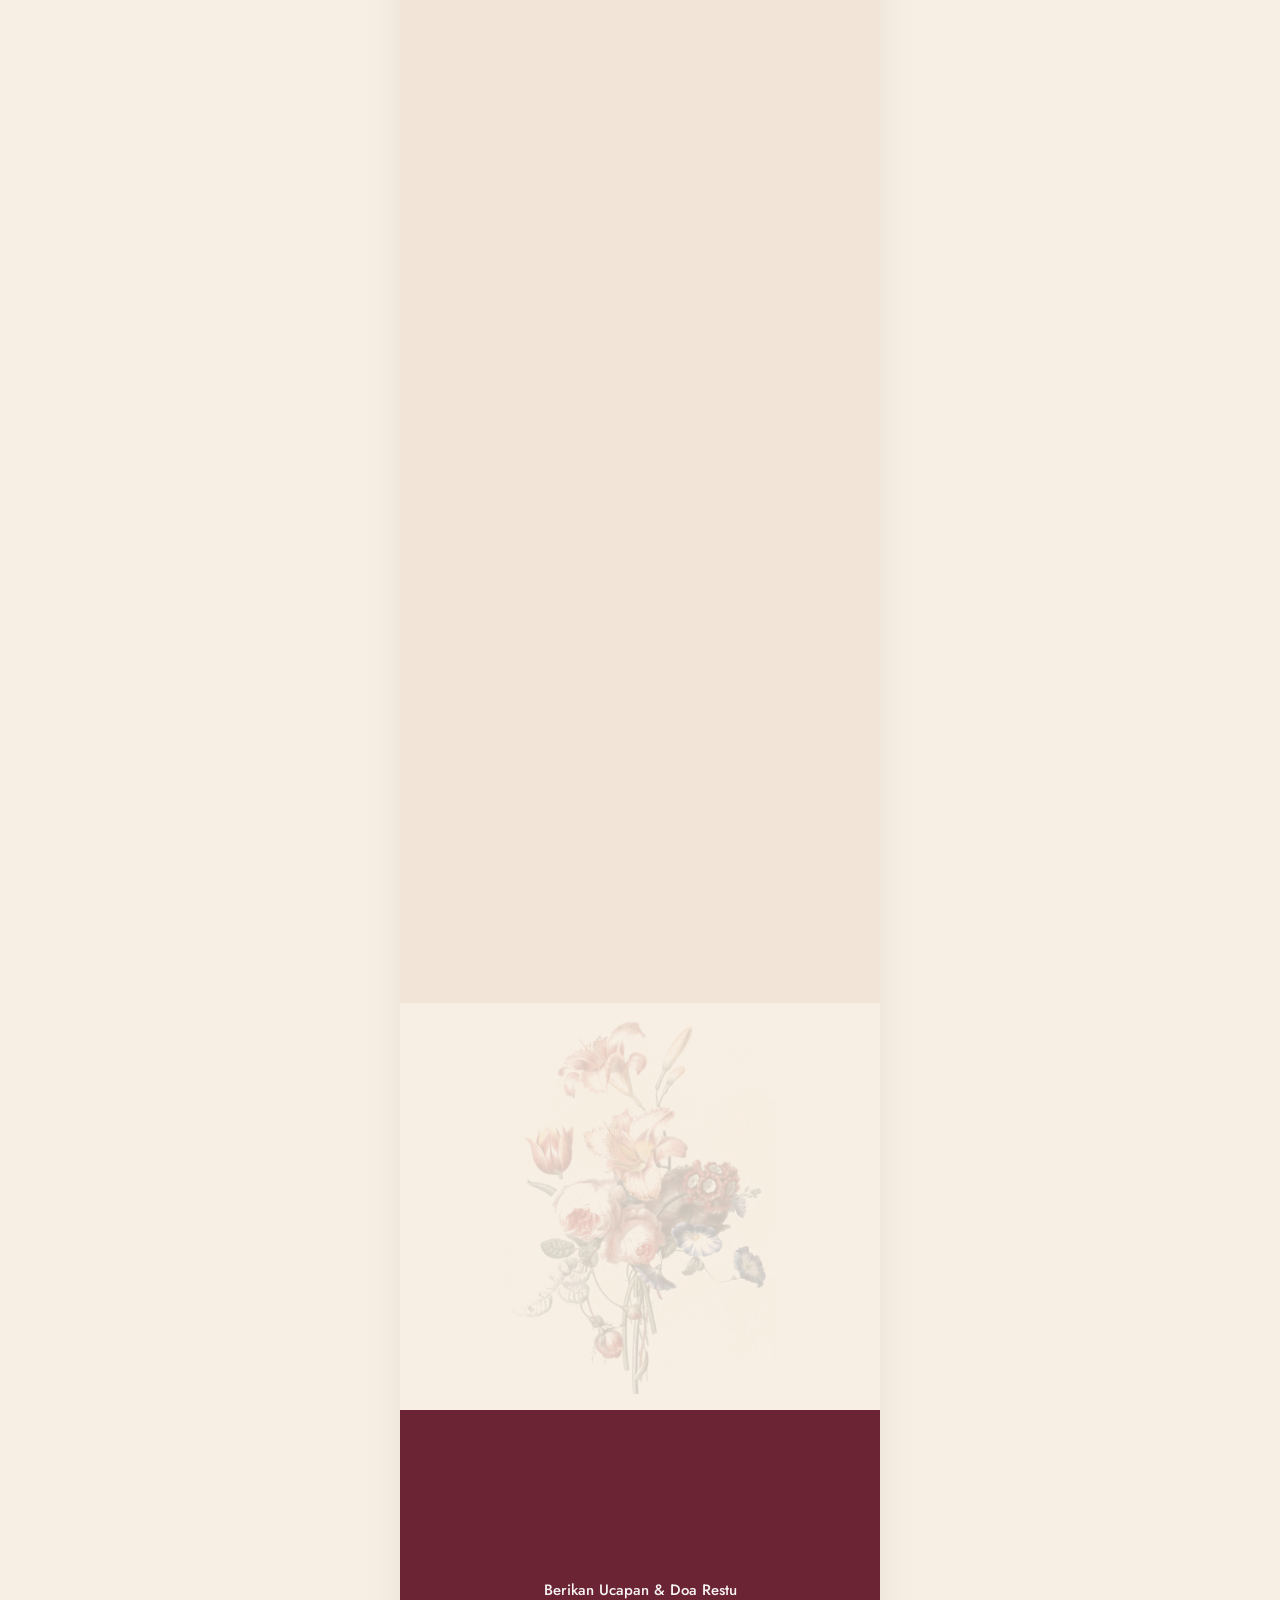
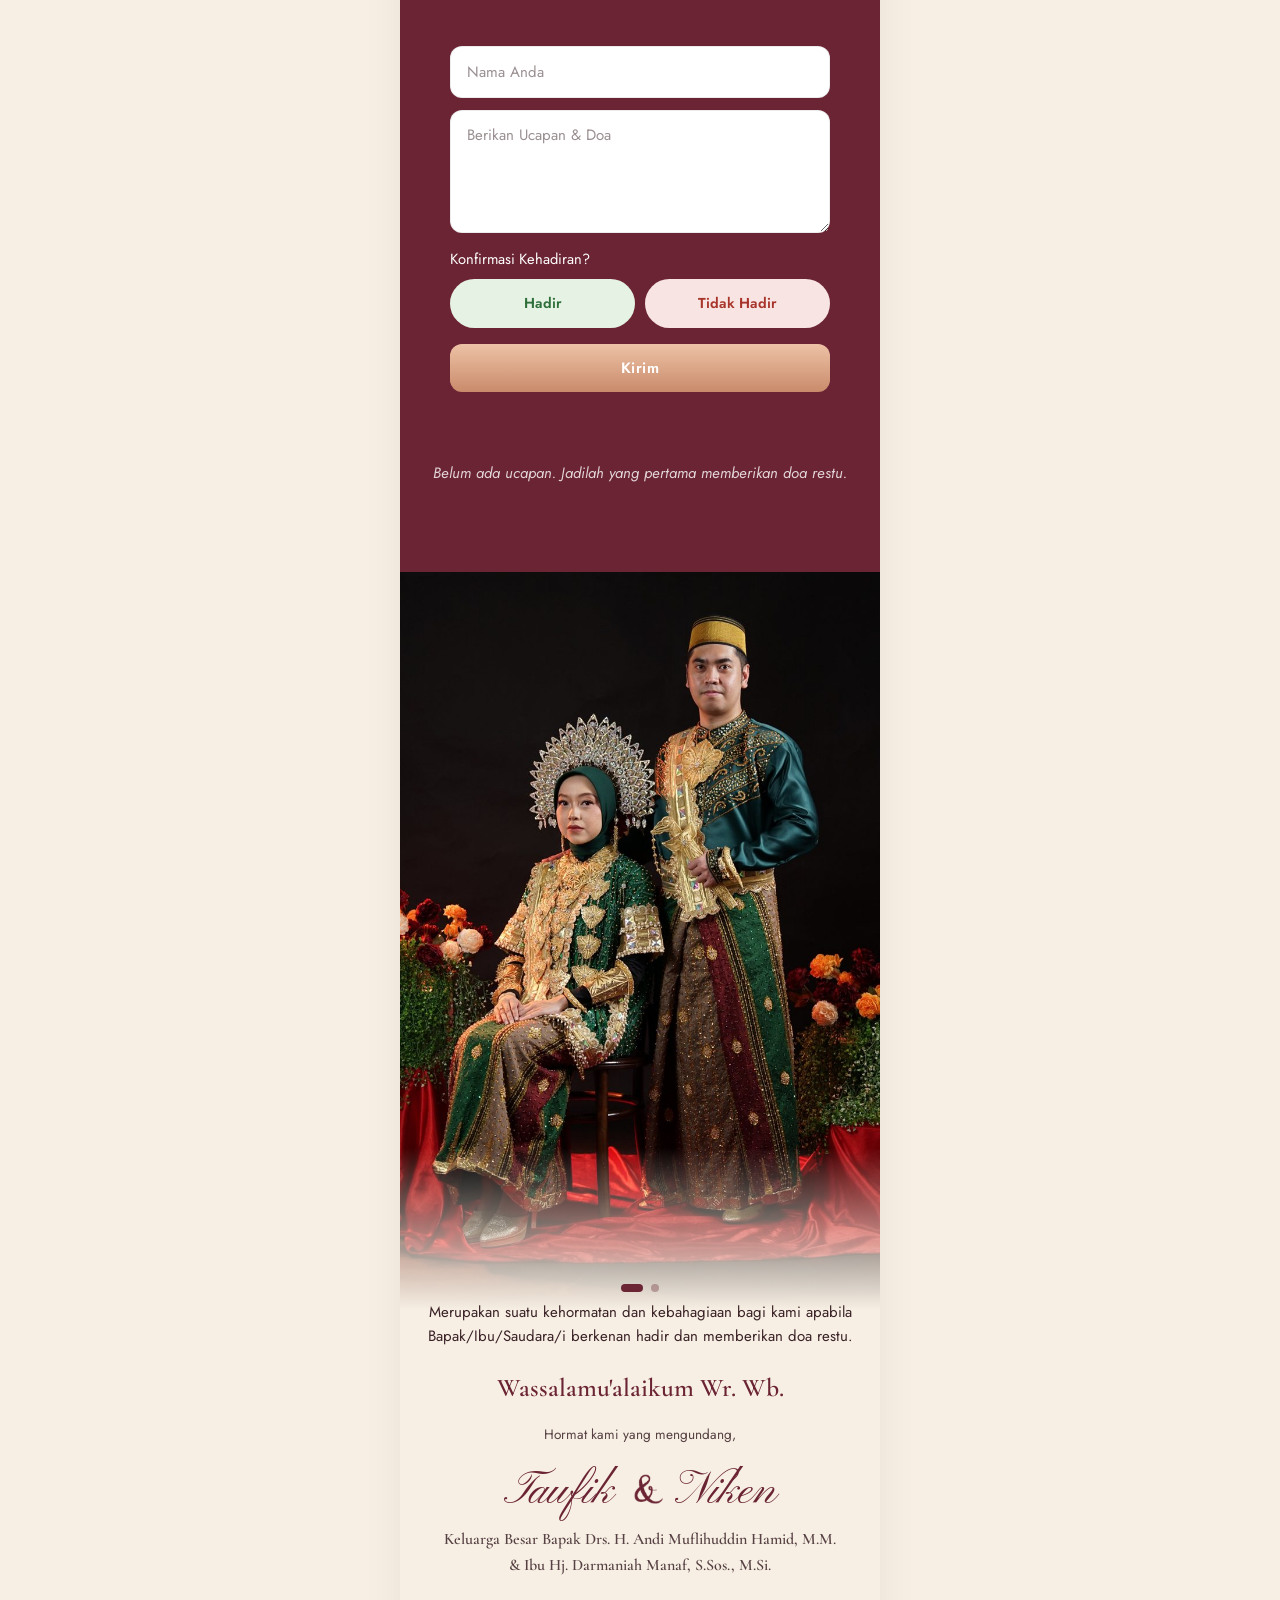
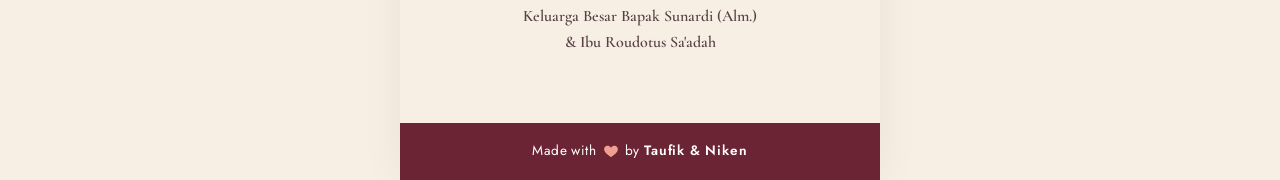
==== commit 09b22052: "Countdown berurutan: Akad -> Resepsi Malang -> Resepsi Makassar Co-Authored-By: Claude Opus 5.5 <nor" ====
--- a/index.html
+++ b/index.html
@@ -15,7 +15,7 @@
   <link rel="preconnect" href="https://fonts.googleapis.com">
   <link rel="preconnect" href="https://fonts.gstatic.com" crossorigin>
   <link id="gfonts" rel="stylesheet" href="">
-  <link rel="stylesheet" href="css/style.css?v=202611092353">
+  <link rel="stylesheet" href="css/style.css?v=202611190654">
 </head>
 <body class="locked">
 
@@ -77,6 +77,7 @@
     <!-- ================= ACARA & COUNTDOWN ================= -->
     <section class="section" id="event">
       <h3 class="heading script-h reveal">Hari Bahagia</h3>
+      <p class="cd-label reveal" id="cdLabel" aria-live="polite"></p>
       <div class="countdown reveal" id="countdown">
         <div><b id="cdD">0</b><span>Hari</span></div>
         <div><b id="cdH">0</b><span>Jam</span></div>
@@ -166,12 +167,12 @@
   <!-- Lightbox galeri -->
   <div id="lightbox" class="lightbox" hidden><img alt=""><button aria-label="Tutup">×</button></div>
 
-  <script src="js/config.js?v=202611092353"></script>
-  <script src="js/overrides.js?v=202611092353"></script>
-  <script src="js/flowers-real.js?v=202611092353"></script>
-  <script src="js/flowers-garden.js?v=202611092353"></script>
-  <script src="js/flowers-boho.js?v=202611092353"></script>
-  <script src="js/flowers.js?v=202611092353"></script>
-  <script src="js/app.js?v=202611092353"></script>
+  <script src="js/config.js?v=202611190654"></script>
+  <script src="js/overrides.js?v=202611190654"></script>
+  <script src="js/flowers-real.js?v=202611190654"></script>
+  <script src="js/flowers-garden.js?v=202611190654"></script>
+  <script src="js/flowers-boho.js?v=202611190654"></script>
+  <script src="js/flowers.js?v=202611190654"></script>
+  <script src="js/app.js?v=202611190654"></script>
 </body>
 </html>
--- a/css/style.css
+++ b/css/style.css
@@ -372,3 +372,7 @@
 
 .form .jumlah { display: flex; align-items: center; justify-content: space-between; gap: .6rem; font-size: .9rem; }
 .form .jumlah select { font: inherit; padding: .5rem .8rem; border-radius: 10px; border: 0; background: #fff; color: #2b2224; }
+
+/* Label hitung mundur berurutan (Menuju Akad Nikah → Resepsi Malang → Resepsi Makassar) */
+.cd-label { font-family: var(--f-head); font-style: italic; font-size: 1.15rem; color: var(--primary); text-align: center; margin: .6rem 0 -.3rem; letter-spacing: .02em; position: relative; z-index: 2; min-height: 1.4em; }
+.countdown.cd-done div { opacity: .55; }
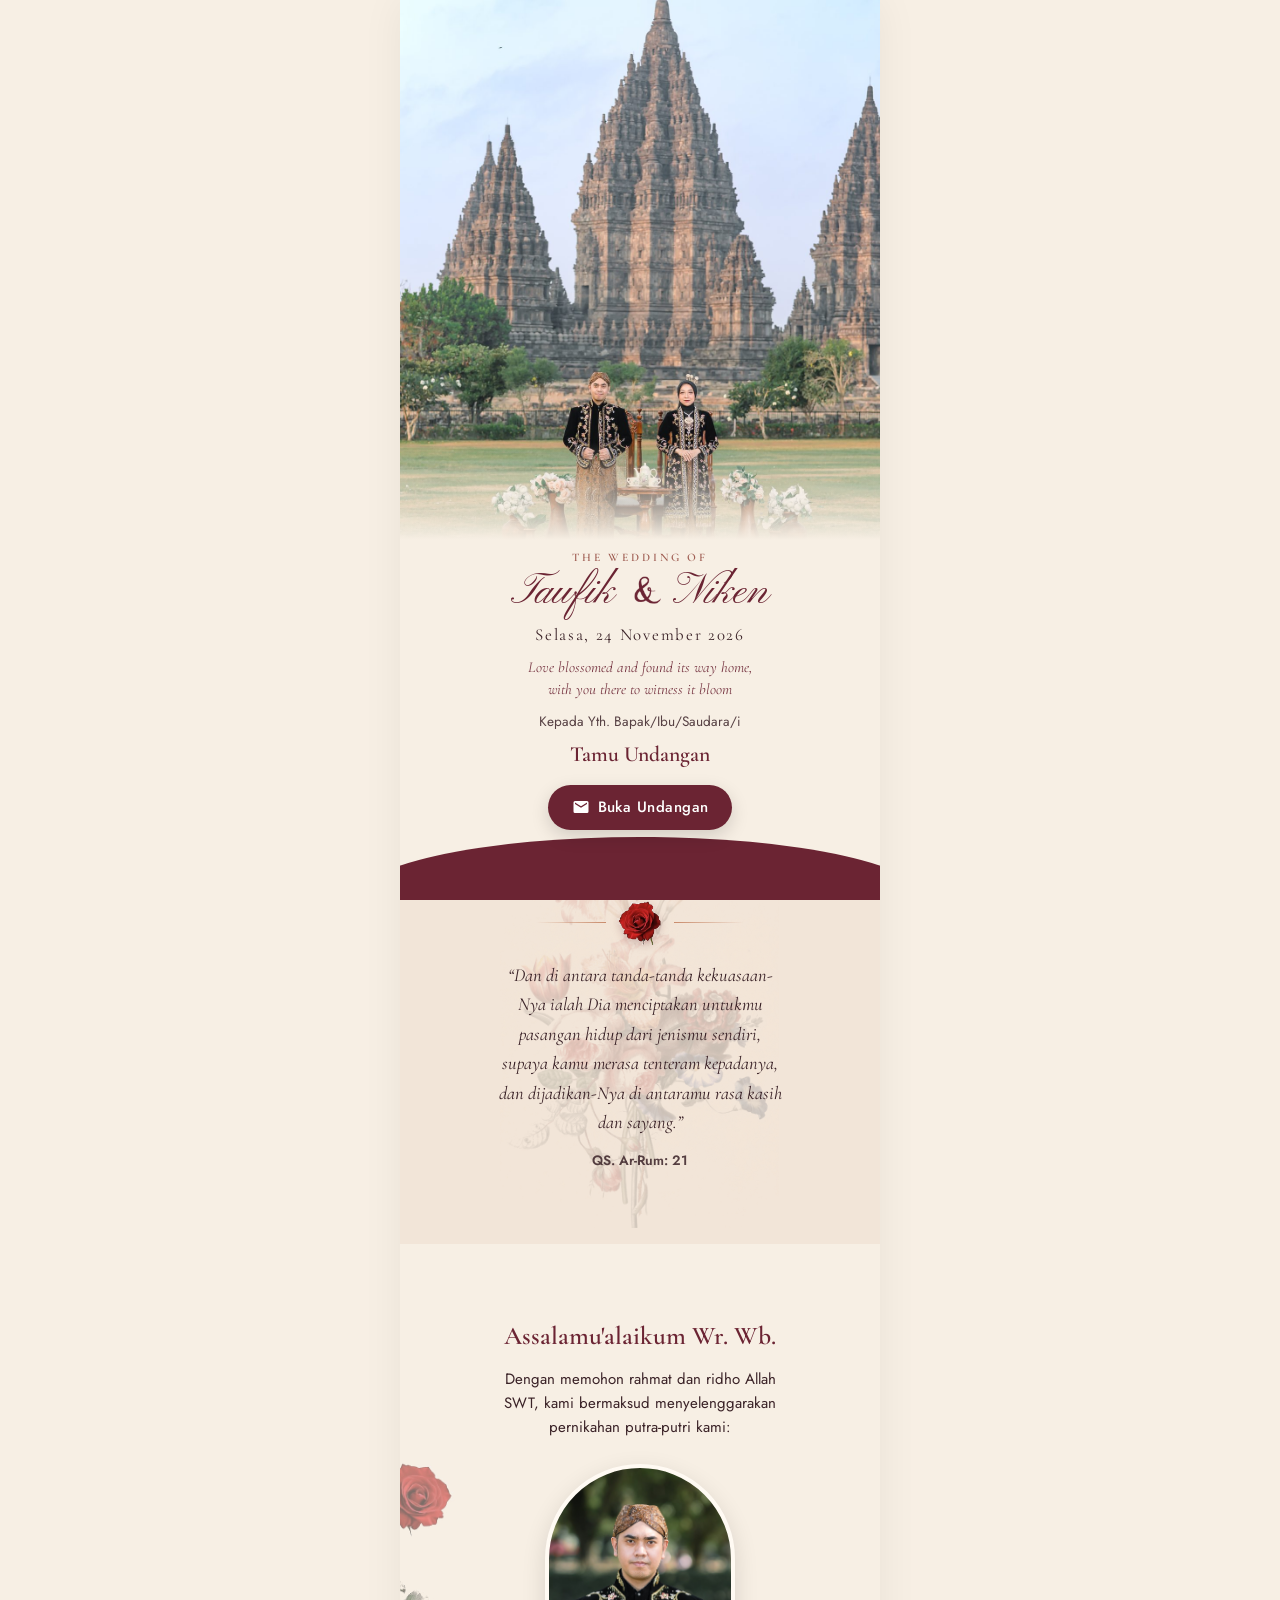
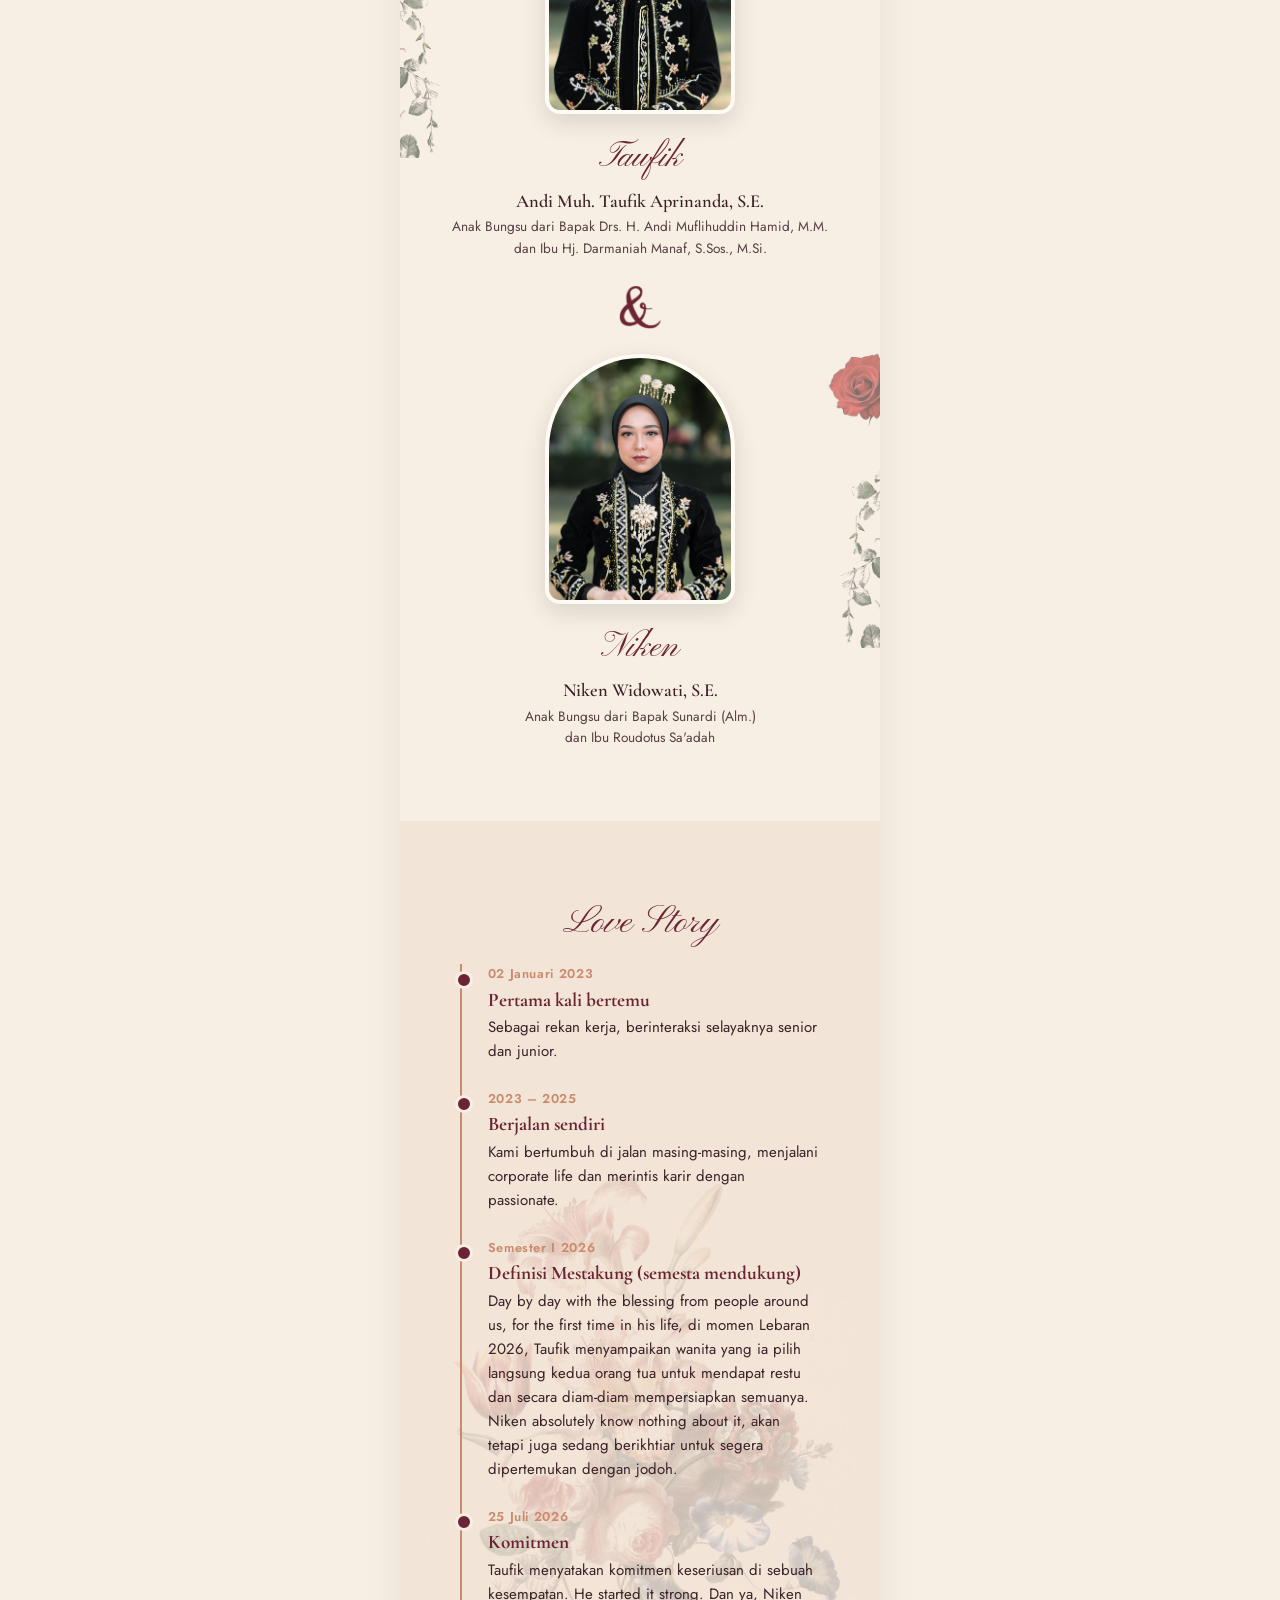
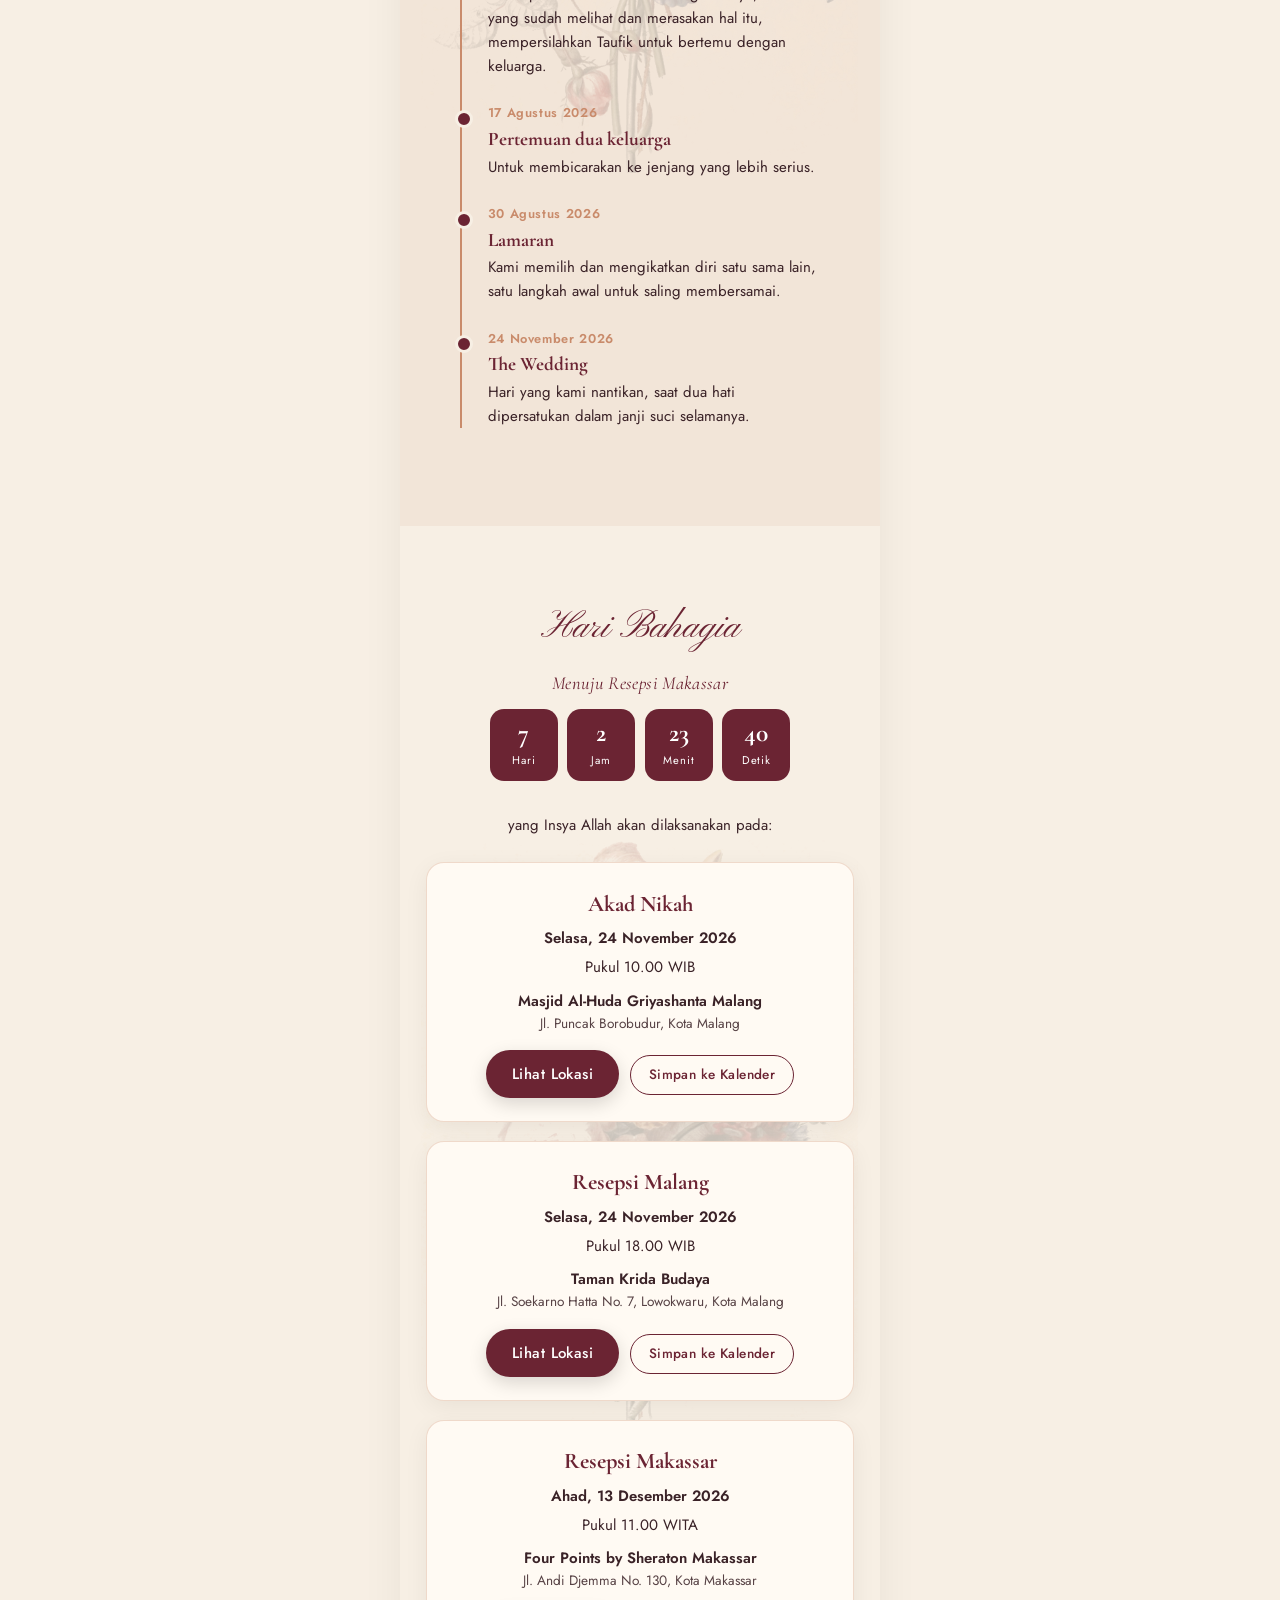
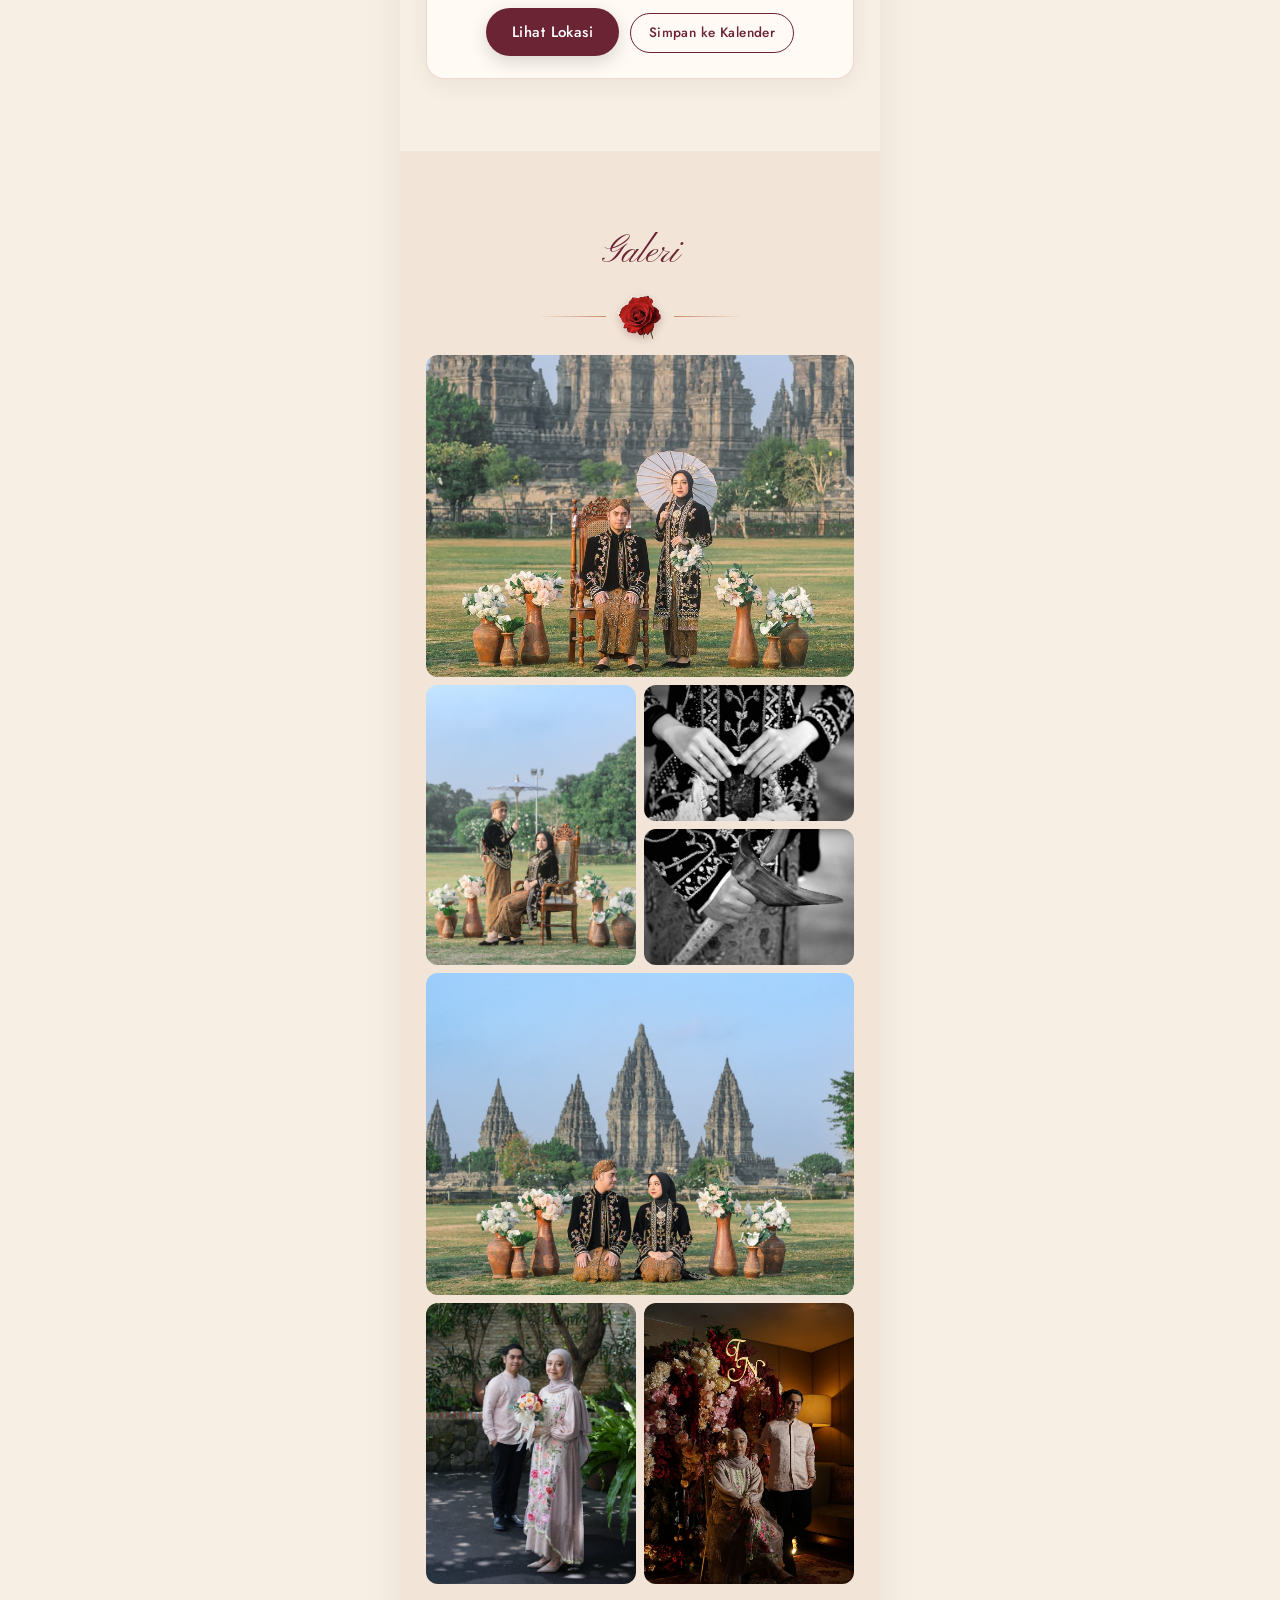
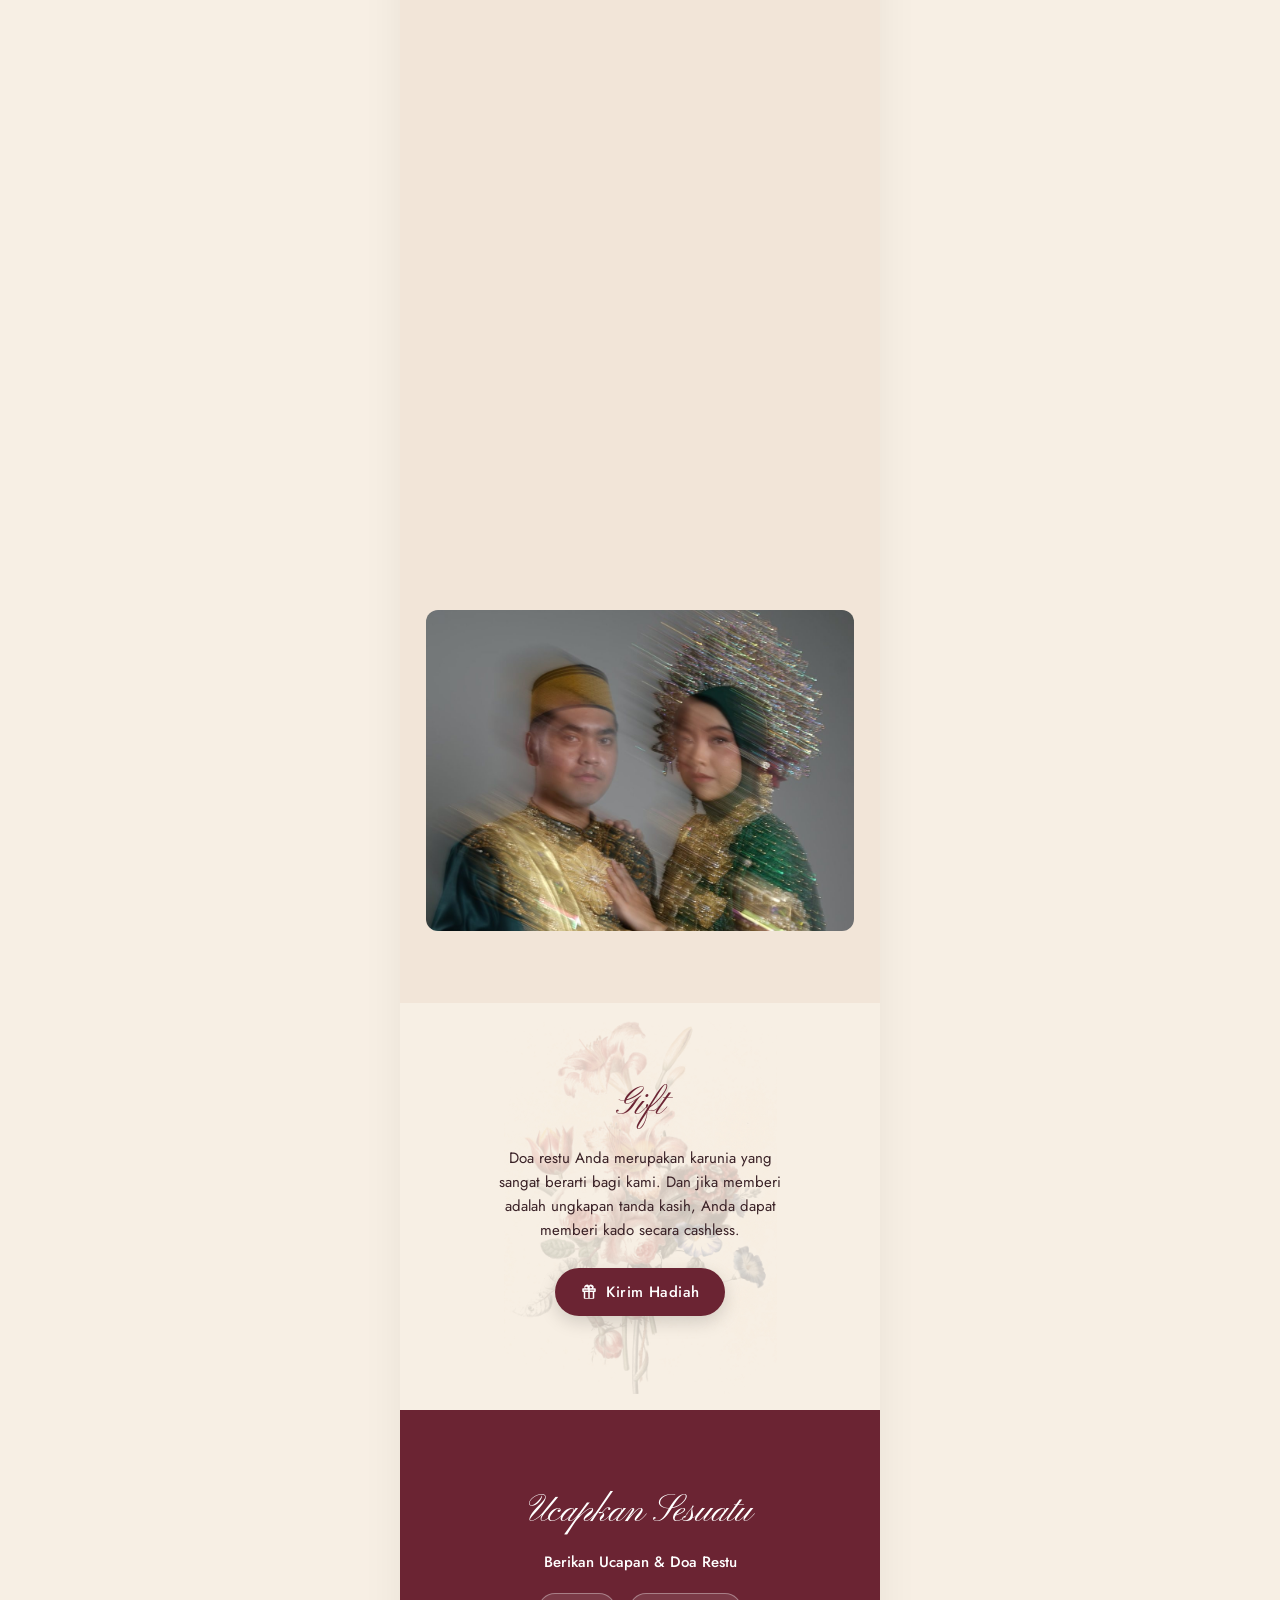
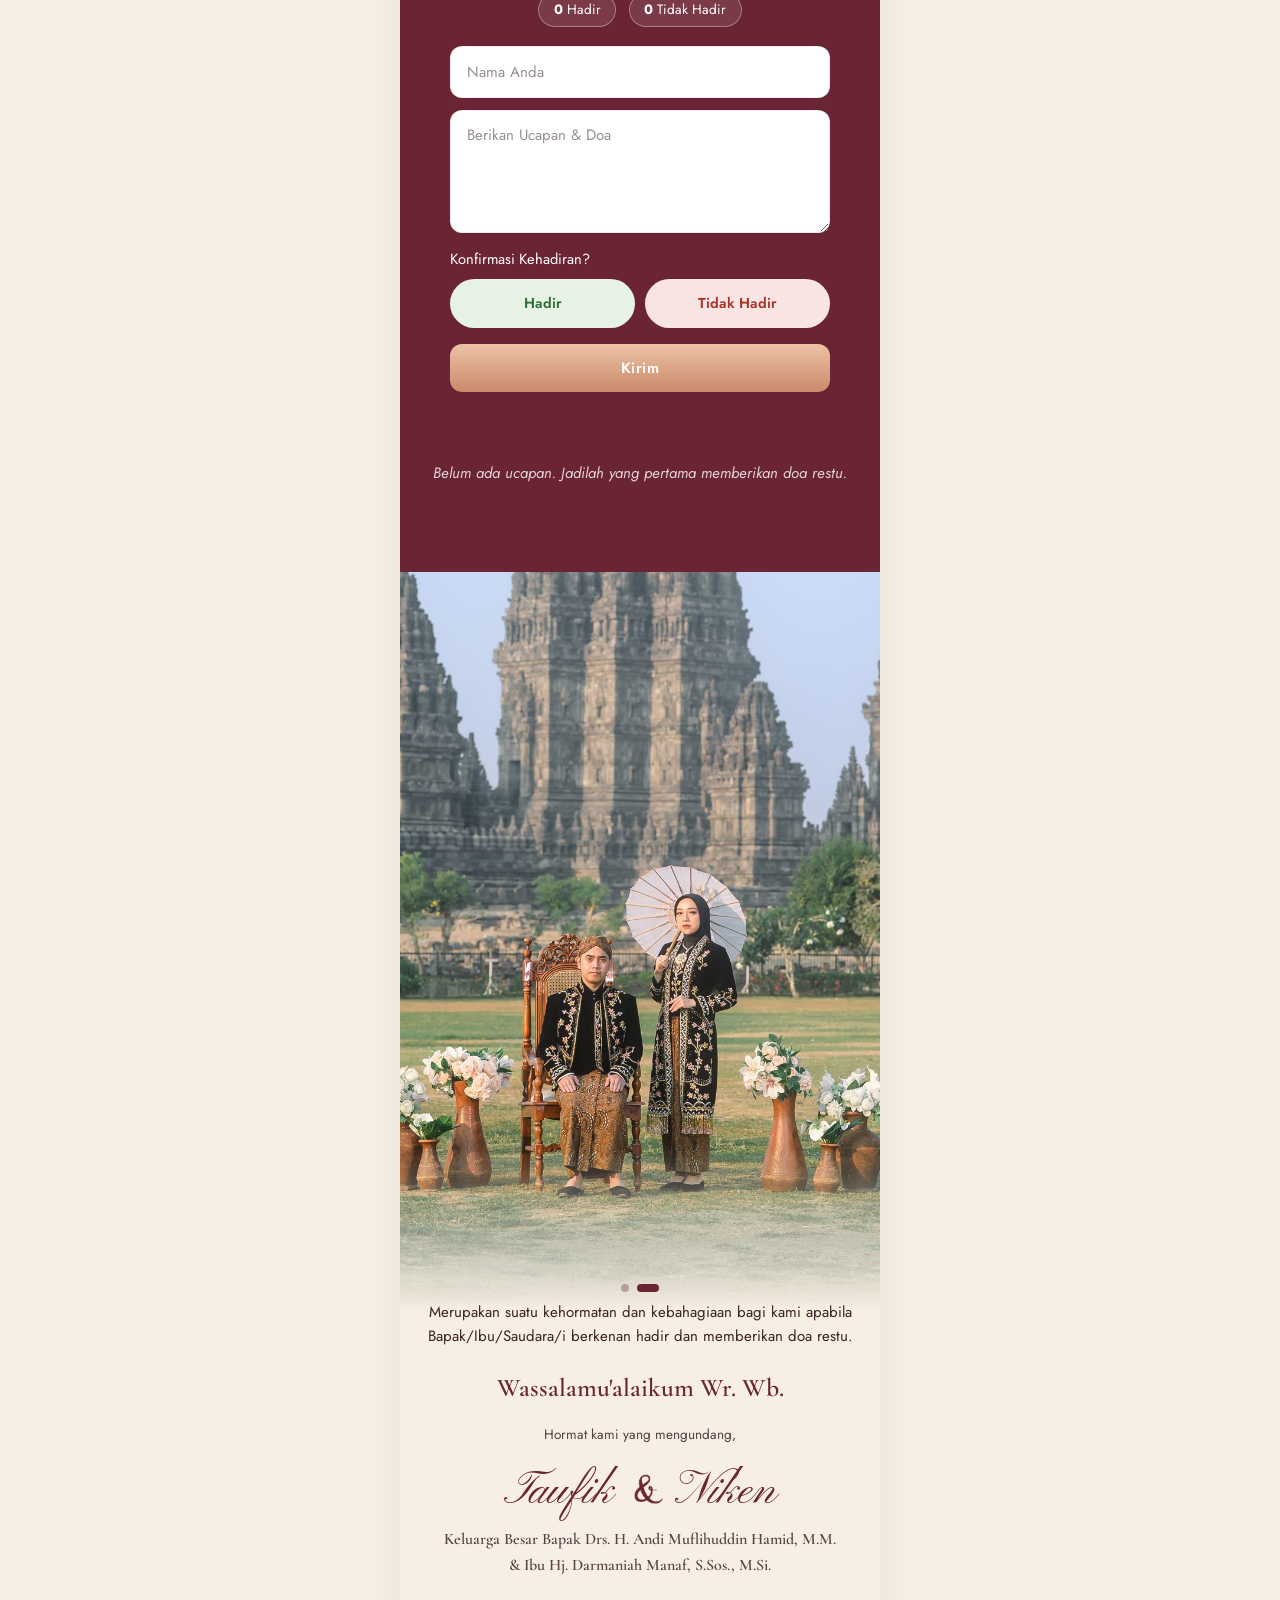
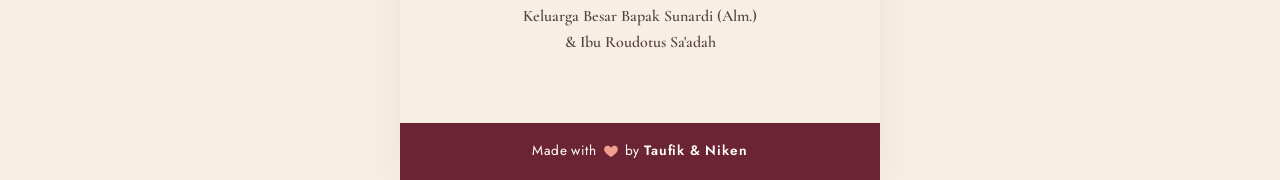
==== commit 18aa55a6: "Countdown universal untuk semua tamu (tidak ikut filter acara) Co-Authored-By: Claude Opus 5.5 <nore" ====
--- a/index.html
+++ b/index.html
@@ -15,7 +15,7 @@
   <link rel="preconnect" href="https://fonts.googleapis.com">
   <link rel="preconnect" href="https://fonts.gstatic.com" crossorigin>
   <link id="gfonts" rel="stylesheet" href="">
-  <link rel="stylesheet" href="css/style.css?v=202611190654">
+  <link rel="stylesheet" href="css/style.css?v=202611190656">
 </head>
 <body class="locked">
 
@@ -167,12 +167,12 @@
   <!-- Lightbox galeri -->
   <div id="lightbox" class="lightbox" hidden><img alt=""><button aria-label="Tutup">×</button></div>
 
-  <script src="js/config.js?v=202611190654"></script>
-  <script src="js/overrides.js?v=202611190654"></script>
-  <script src="js/flowers-real.js?v=202611190654"></script>
-  <script src="js/flowers-garden.js?v=202611190654"></script>
-  <script src="js/flowers-boho.js?v=202611190654"></script>
-  <script src="js/flowers.js?v=202611190654"></script>
-  <script src="js/app.js?v=202611190654"></script>
+  <script src="js/config.js?v=202611190656"></script>
+  <script src="js/overrides.js?v=202611190656"></script>
+  <script src="js/flowers-real.js?v=202611190656"></script>
+  <script src="js/flowers-garden.js?v=202611190656"></script>
+  <script src="js/flowers-boho.js?v=202611190656"></script>
+  <script src="js/flowers.js?v=202611190656"></script>
+  <script src="js/app.js?v=202611190656"></script>
 </body>
 </html>
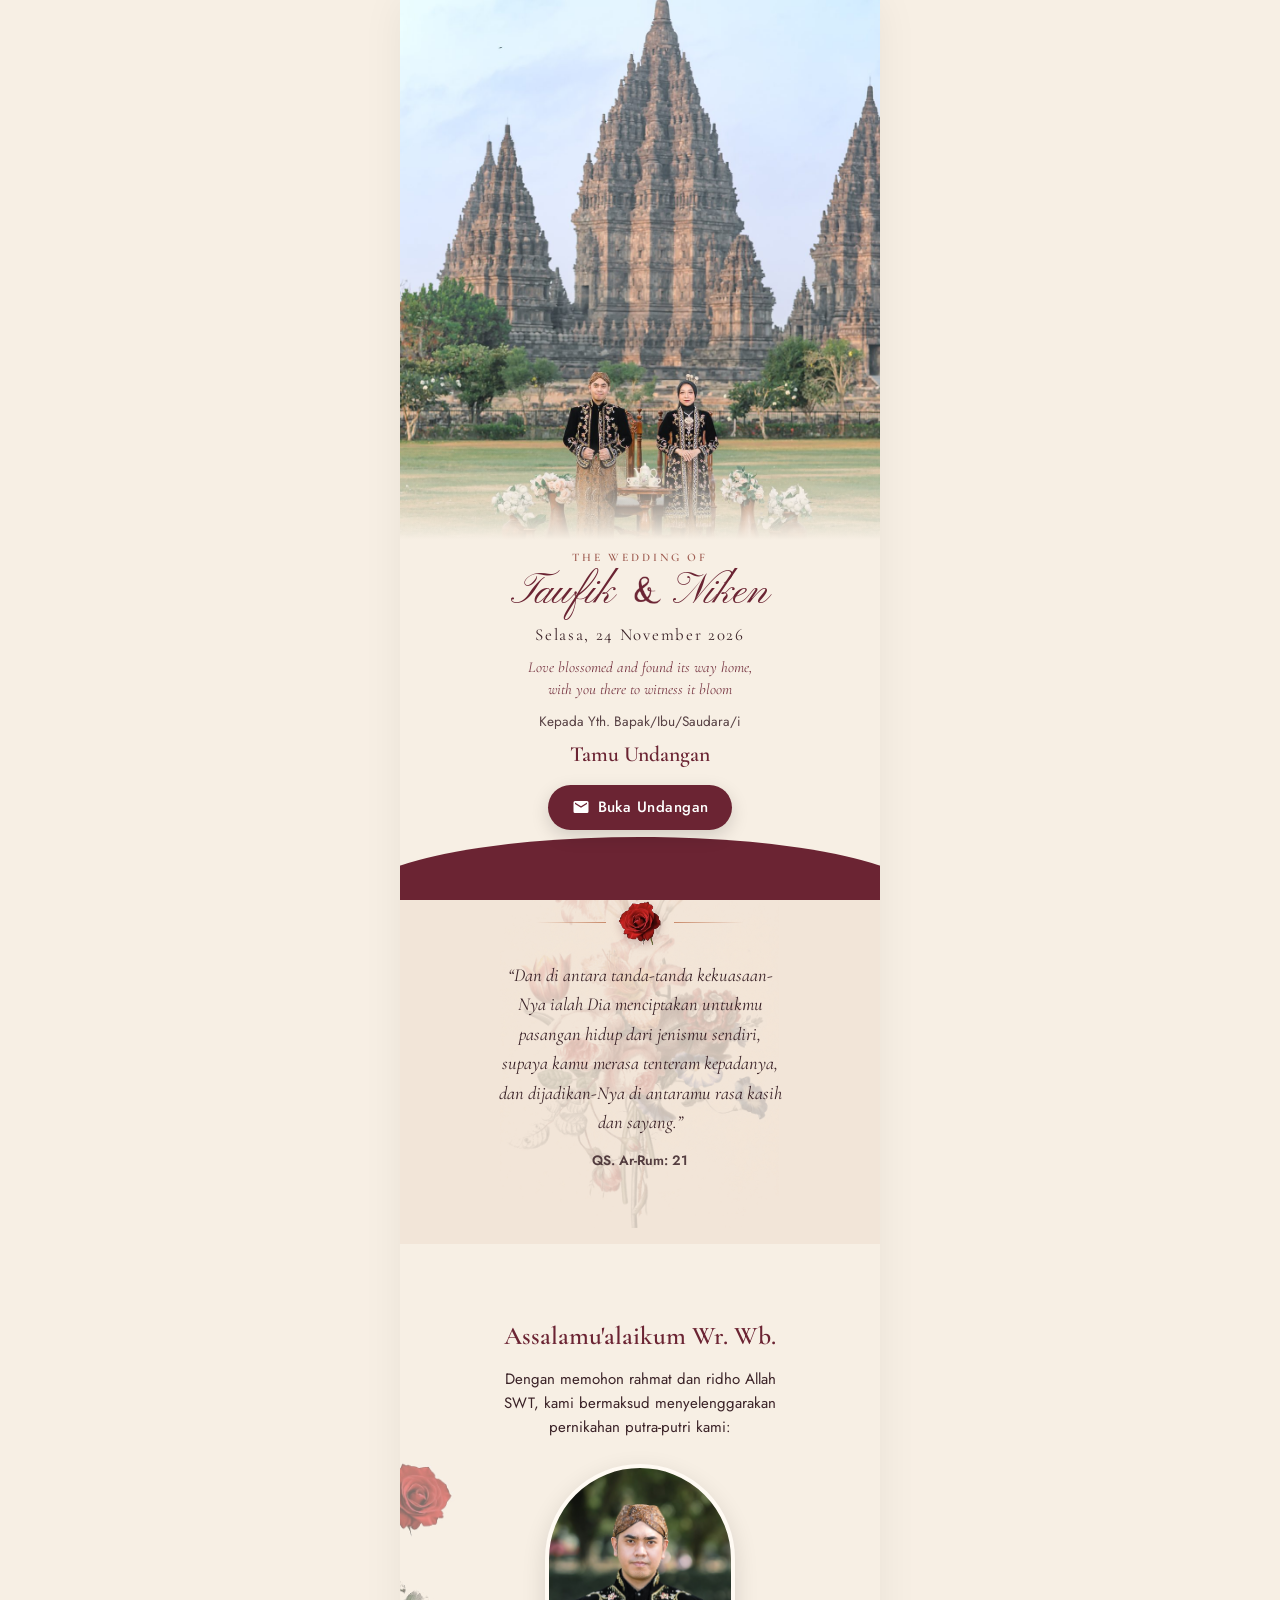
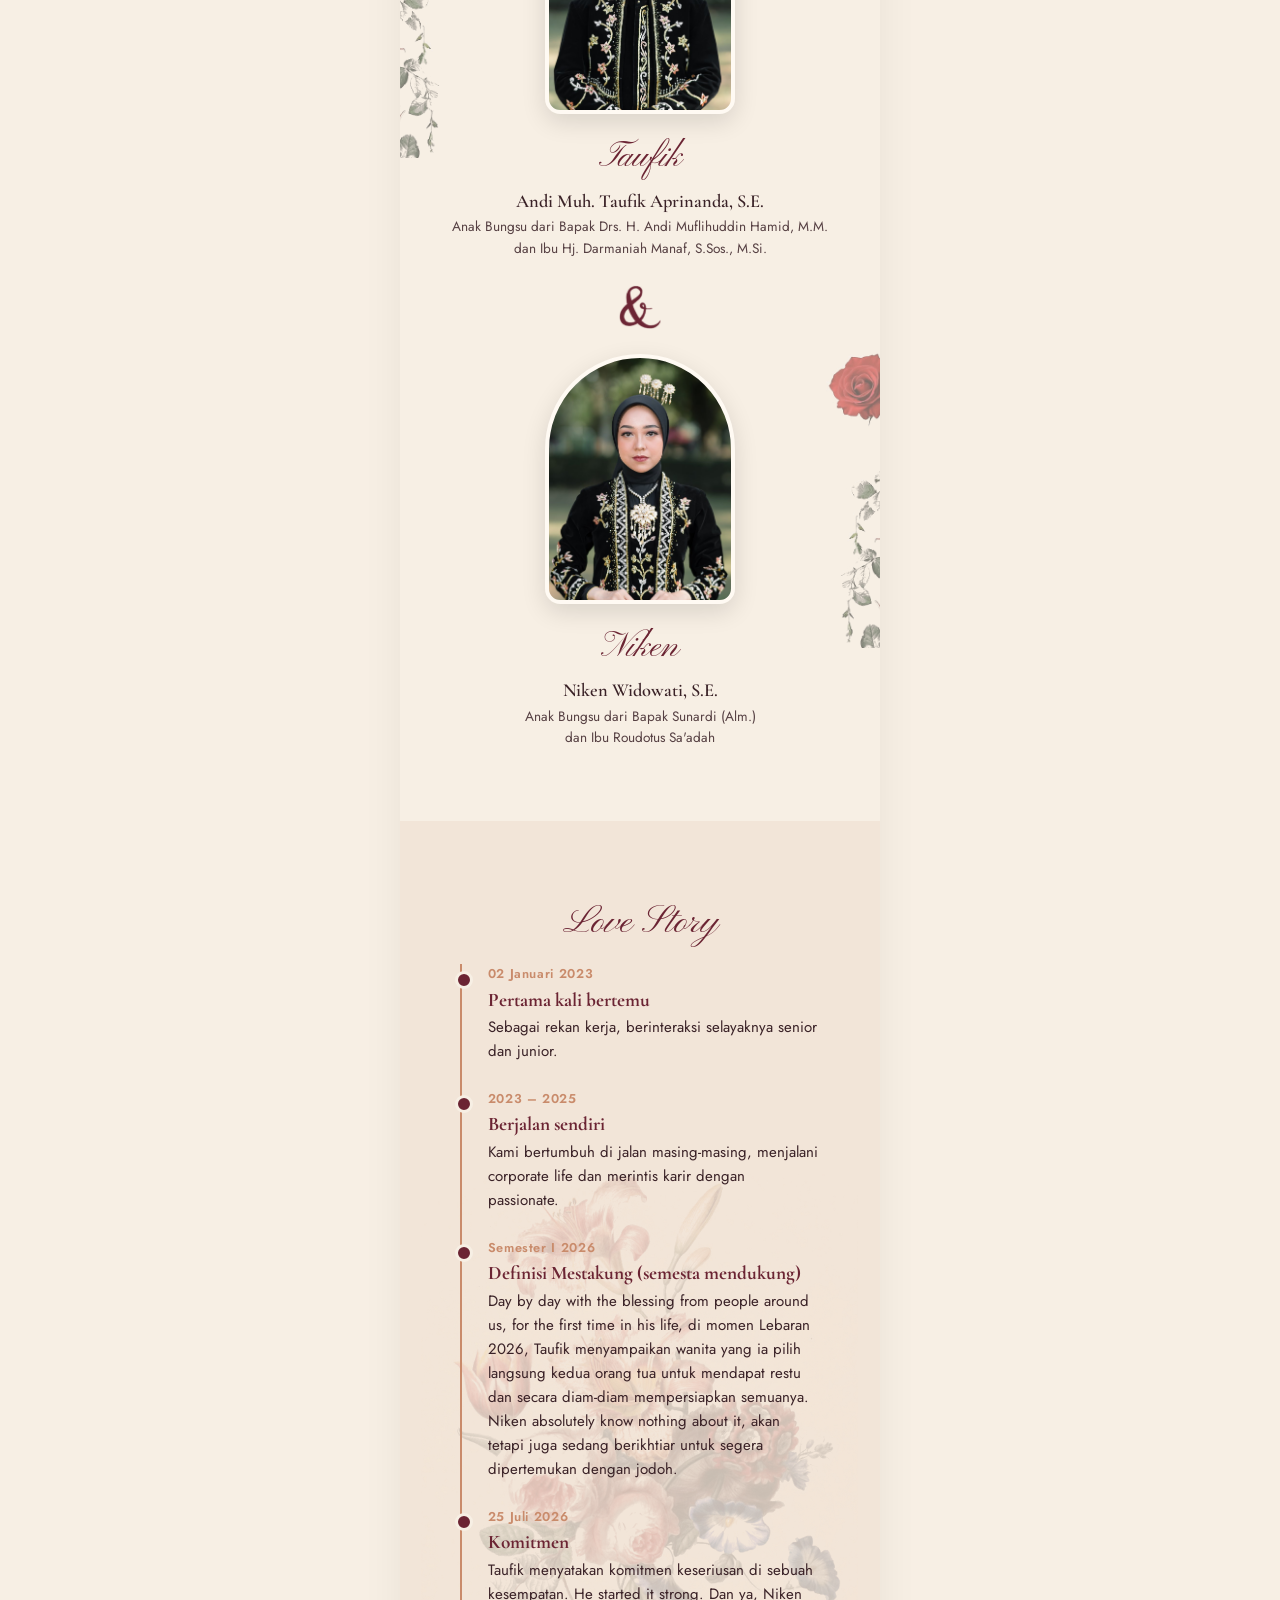
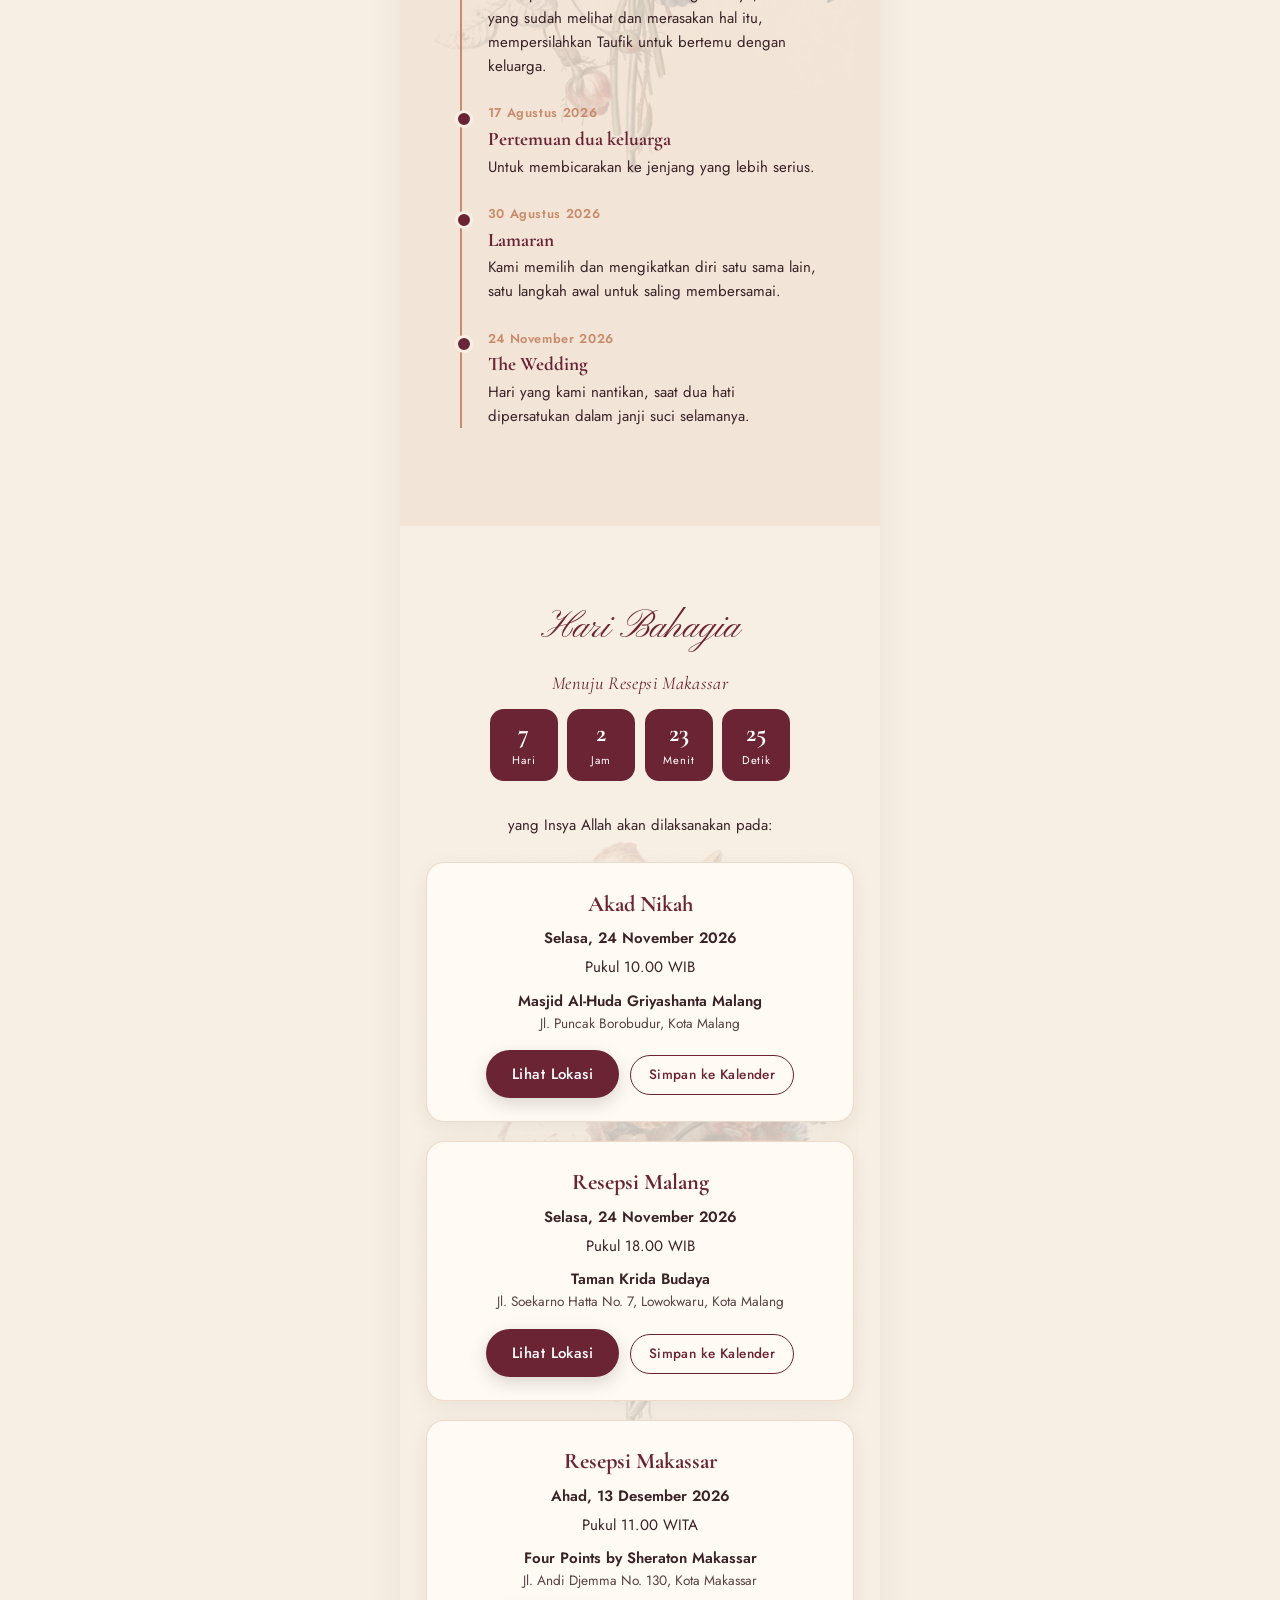
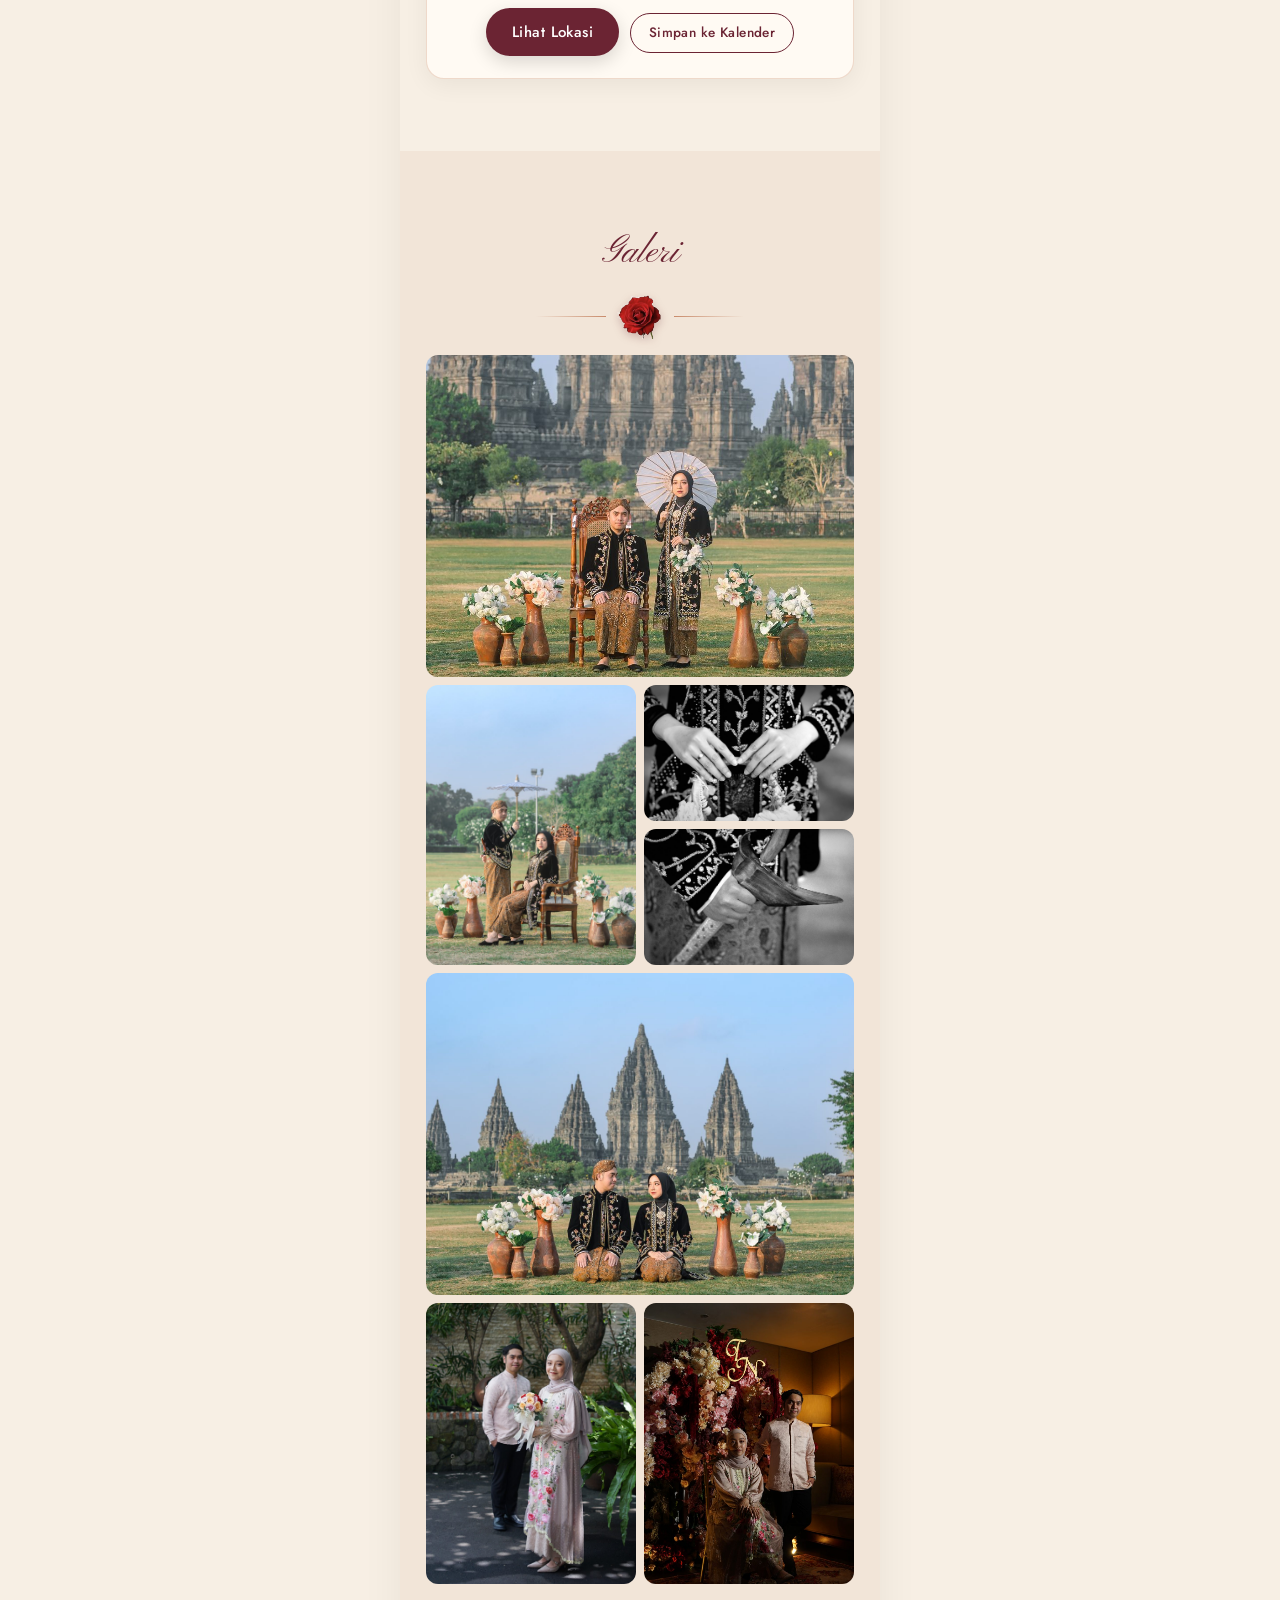
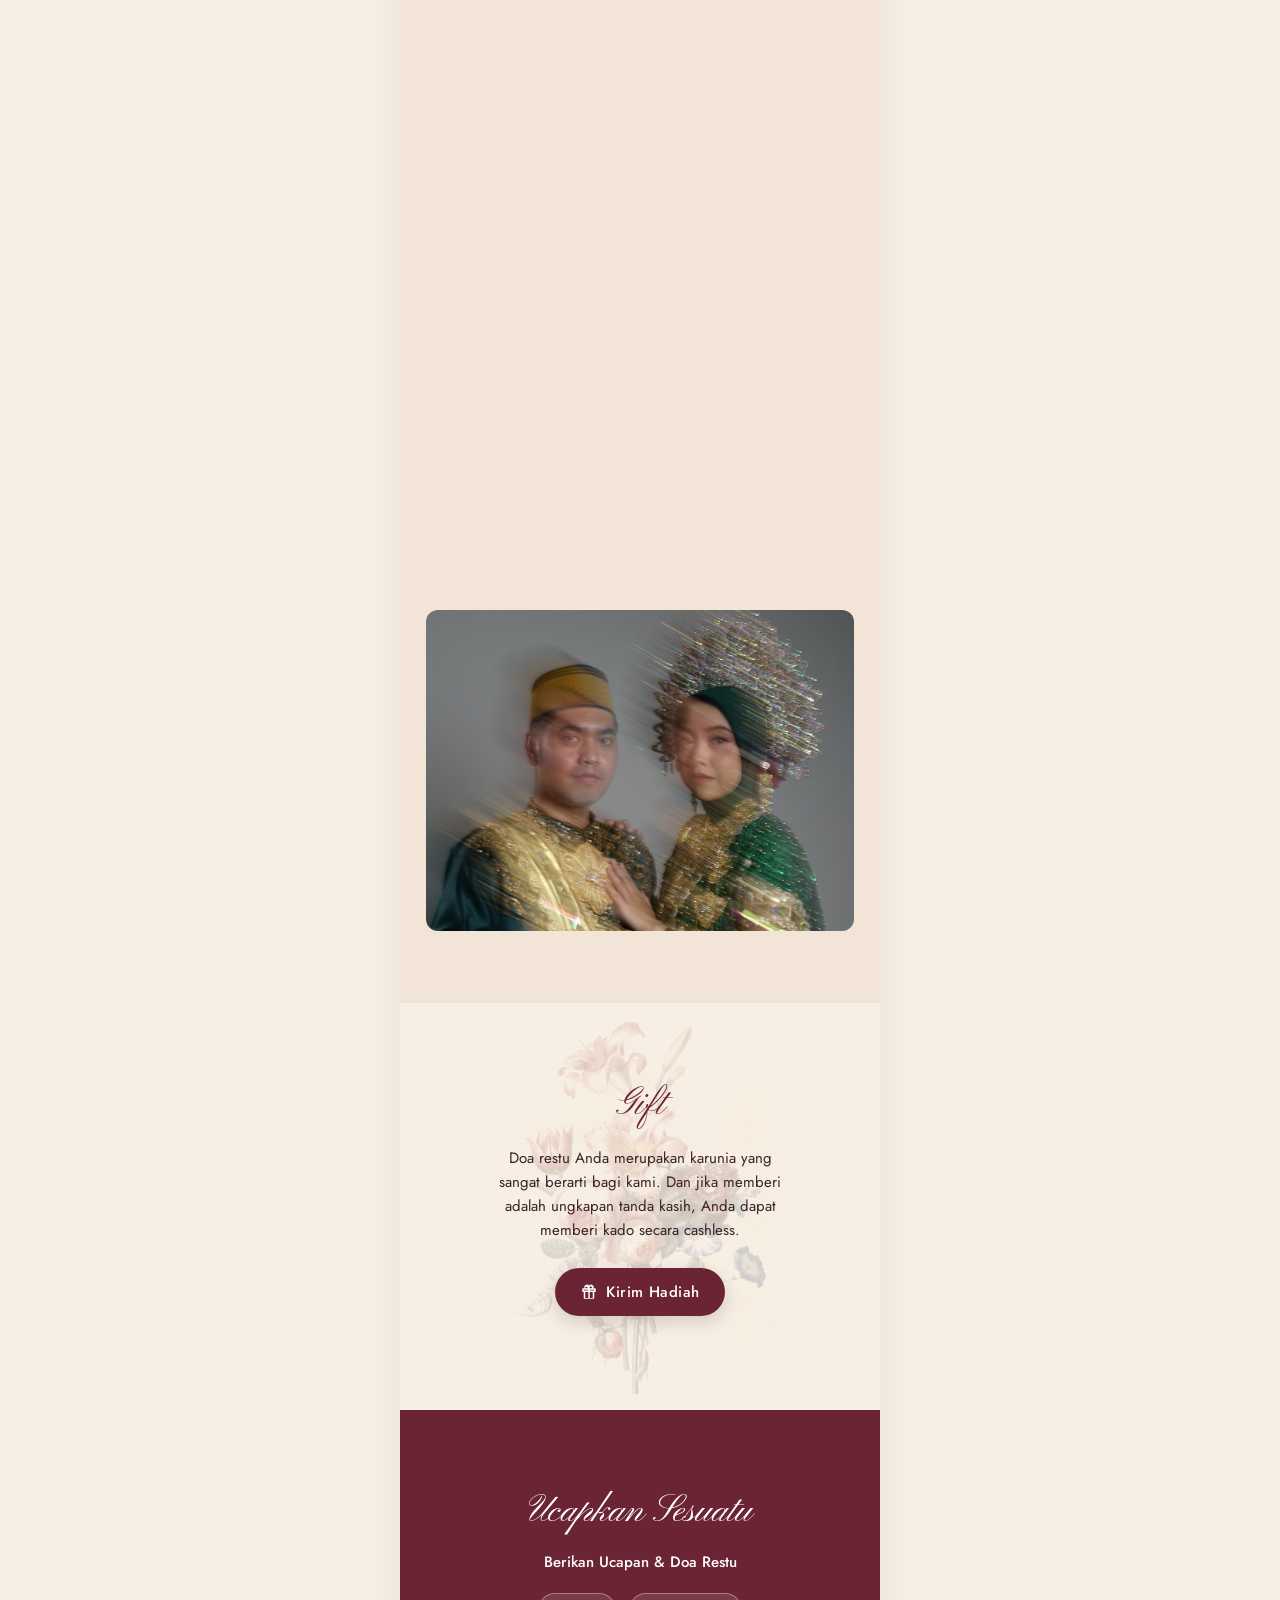
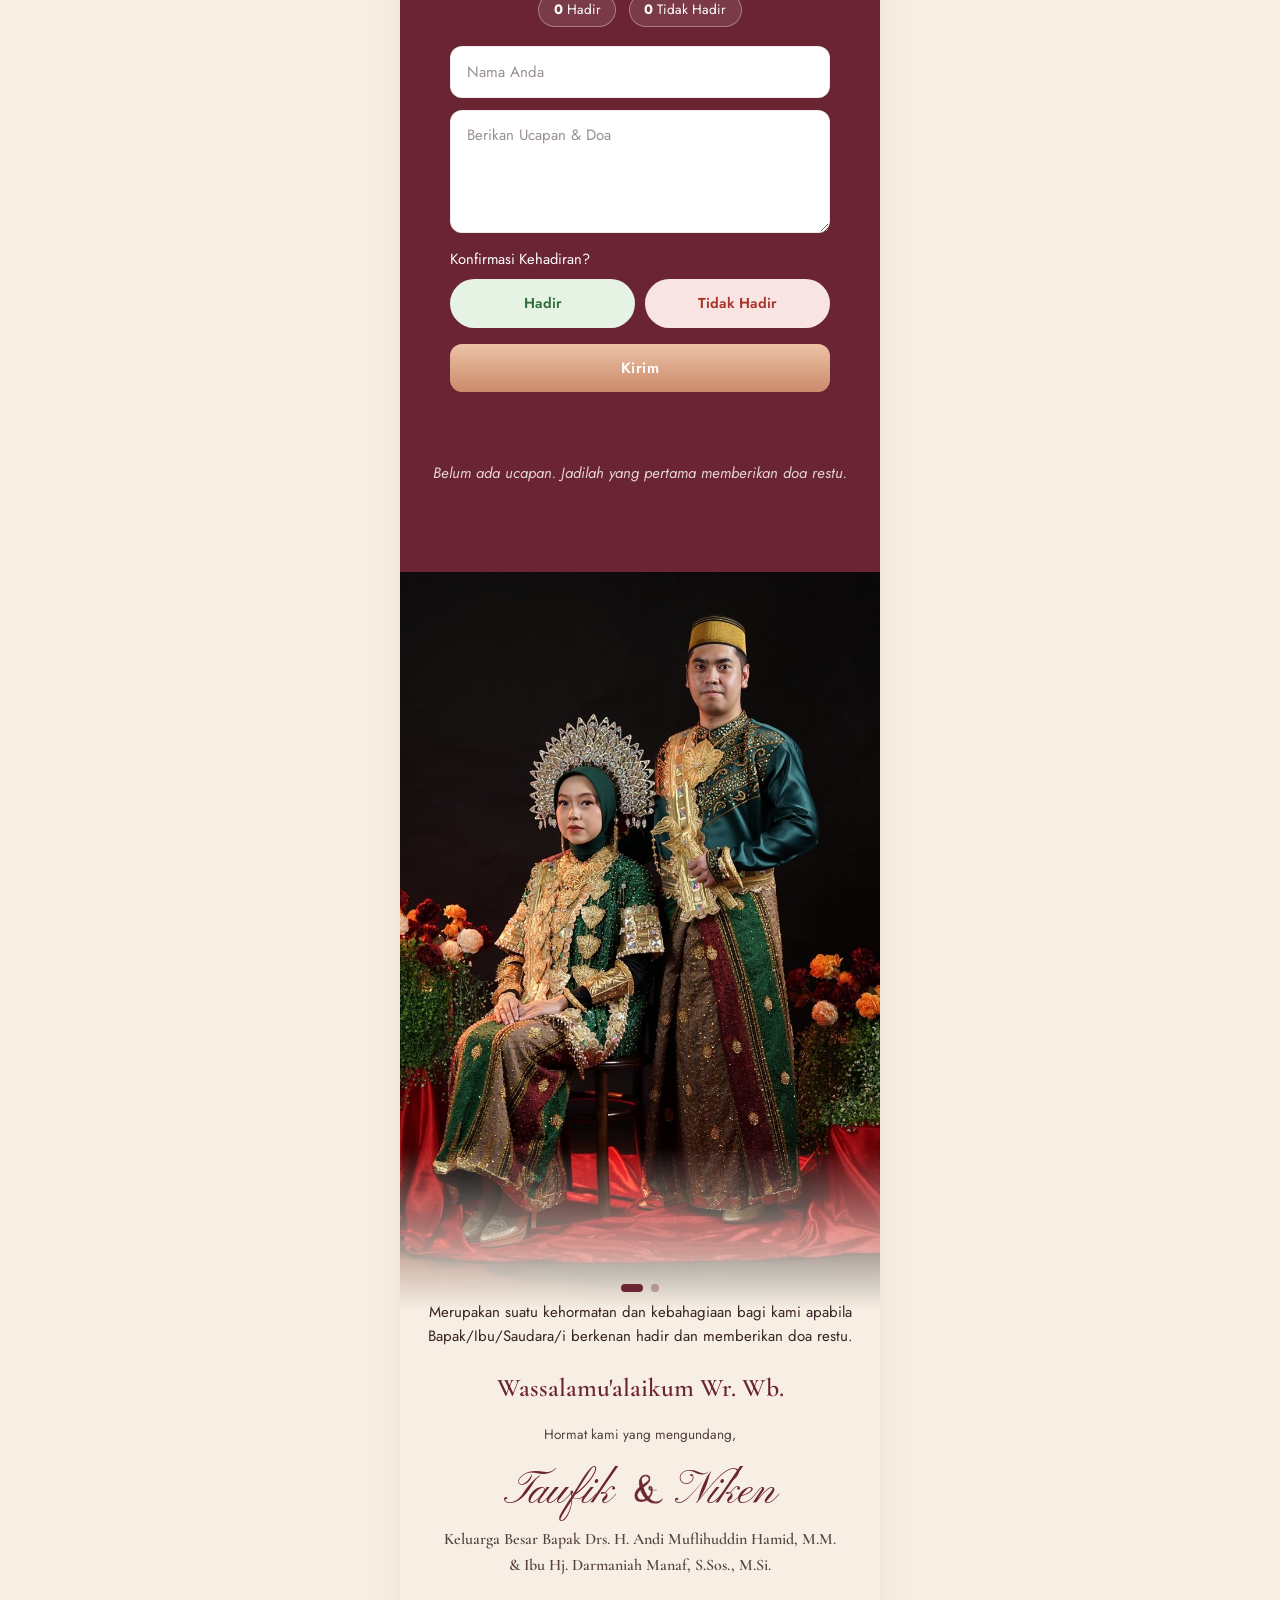
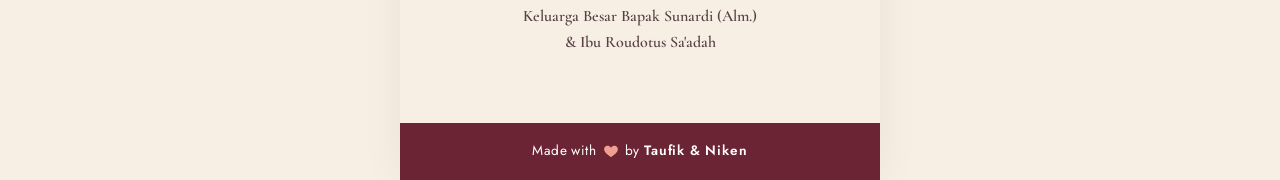
==== commit 40106b9f: "Tampilkan ketiga kartu acara untuk semua link tamu Co-Authored-By: Claude Opus 5.5 <noreply@anthropi" ====
--- a/index.html
+++ b/index.html
@@ -15,7 +15,7 @@
   <link rel="preconnect" href="https://fonts.googleapis.com">
   <link rel="preconnect" href="https://fonts.gstatic.com" crossorigin>
   <link id="gfonts" rel="stylesheet" href="">
-  <link rel="stylesheet" href="css/style.css?v=202611190656">
+  <link rel="stylesheet" href="css/style.css?v=202611190658">
 </head>
 <body class="locked">
 
@@ -167,12 +167,12 @@
   <!-- Lightbox galeri -->
   <div id="lightbox" class="lightbox" hidden><img alt=""><button aria-label="Tutup">×</button></div>
 
-  <script src="js/config.js?v=202611190656"></script>
-  <script src="js/overrides.js?v=202611190656"></script>
-  <script src="js/flowers-real.js?v=202611190656"></script>
-  <script src="js/flowers-garden.js?v=202611190656"></script>
-  <script src="js/flowers-boho.js?v=202611190656"></script>
-  <script src="js/flowers.js?v=202611190656"></script>
-  <script src="js/app.js?v=202611190656"></script>
+  <script src="js/config.js?v=202611190658"></script>
+  <script src="js/overrides.js?v=202611190658"></script>
+  <script src="js/flowers-real.js?v=202611190658"></script>
+  <script src="js/flowers-garden.js?v=202611190658"></script>
+  <script src="js/flowers-boho.js?v=202611190658"></script>
+  <script src="js/flowers.js?v=202611190658"></script>
+  <script src="js/app.js?v=202611190658"></script>
 </body>
 </html>
